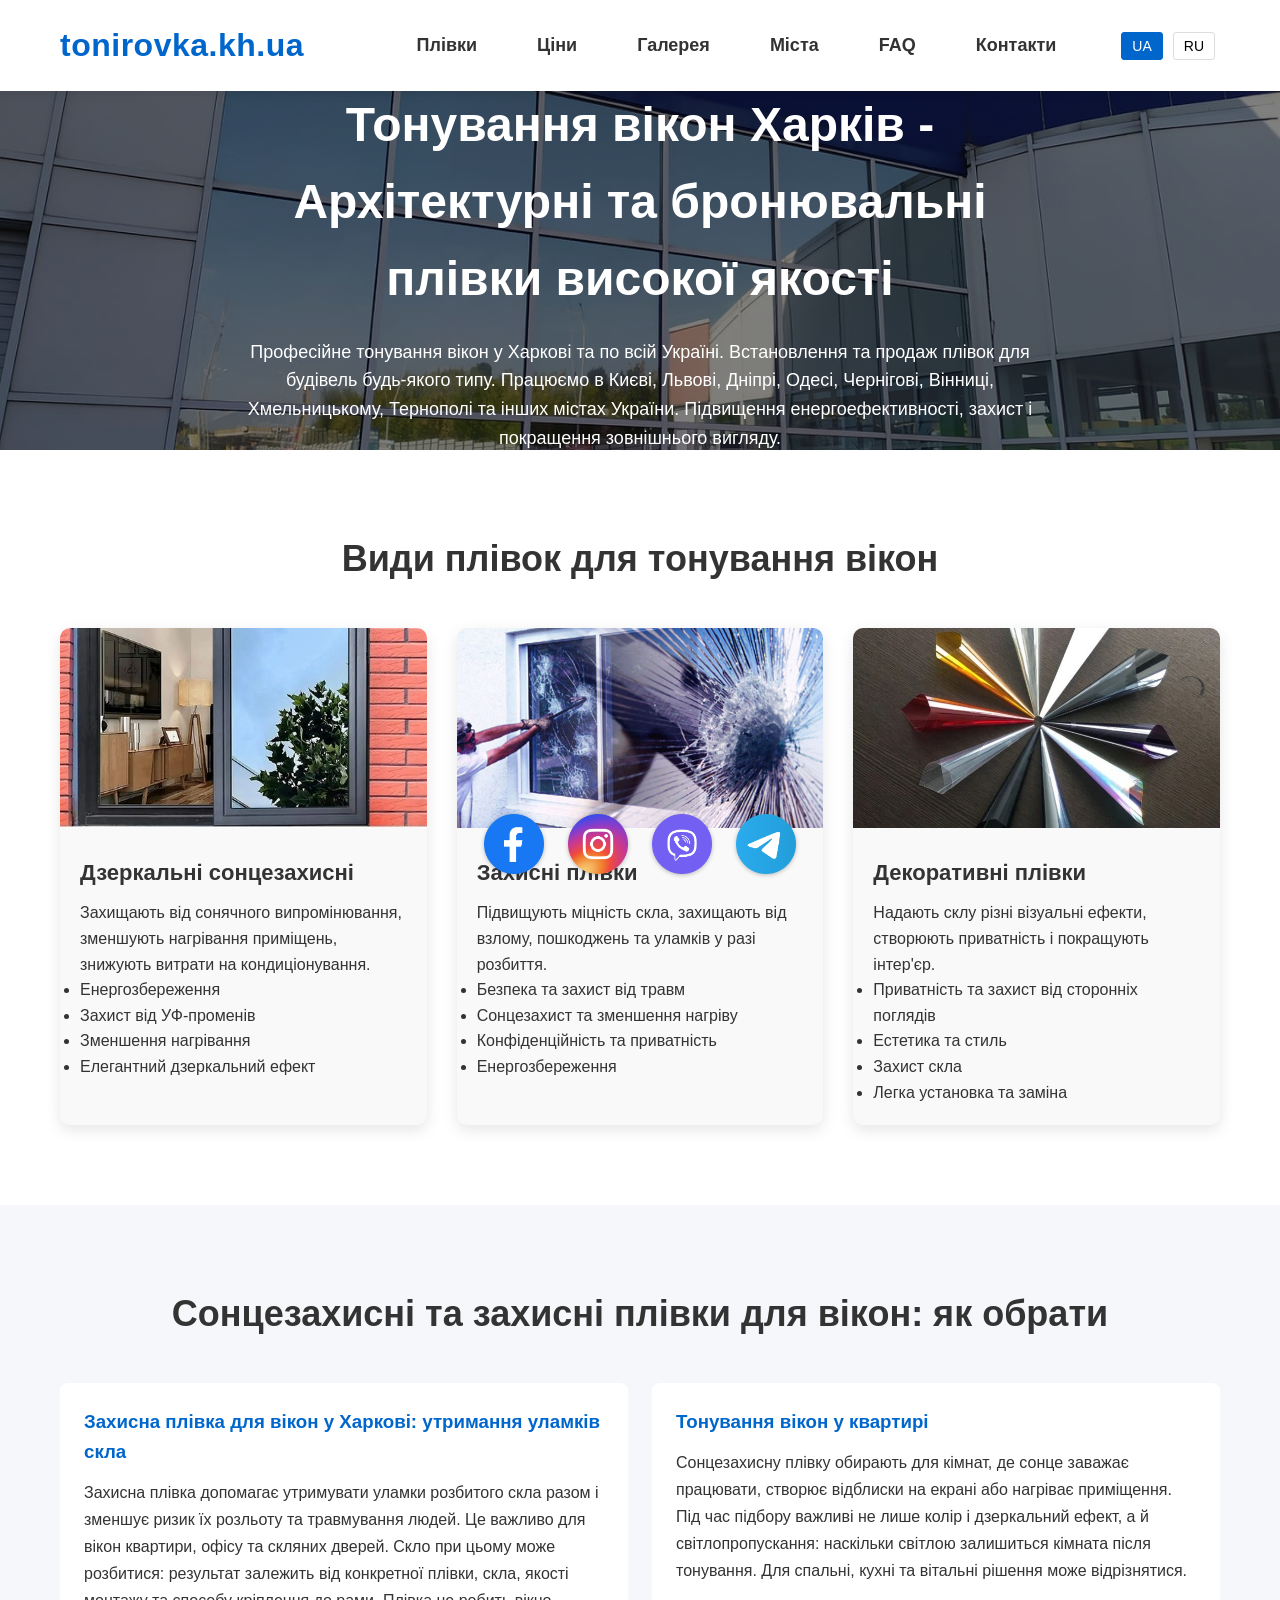
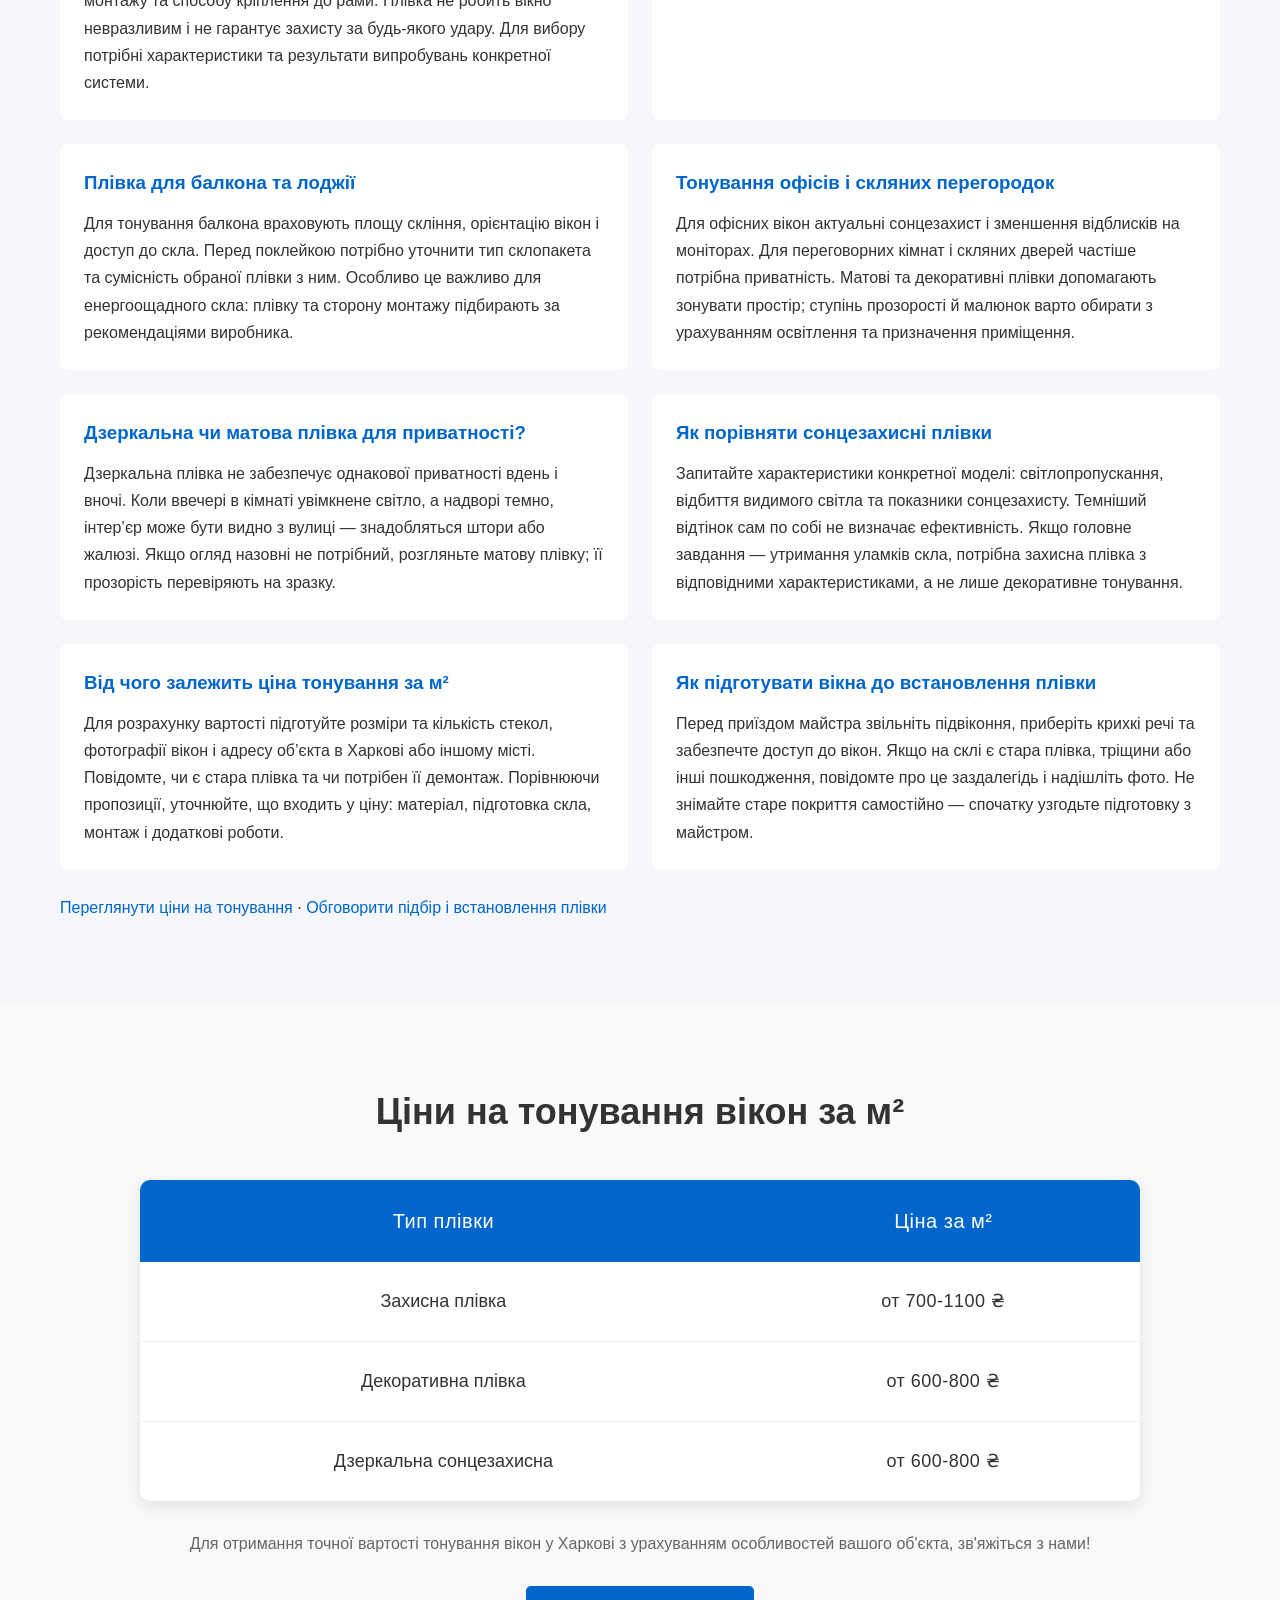
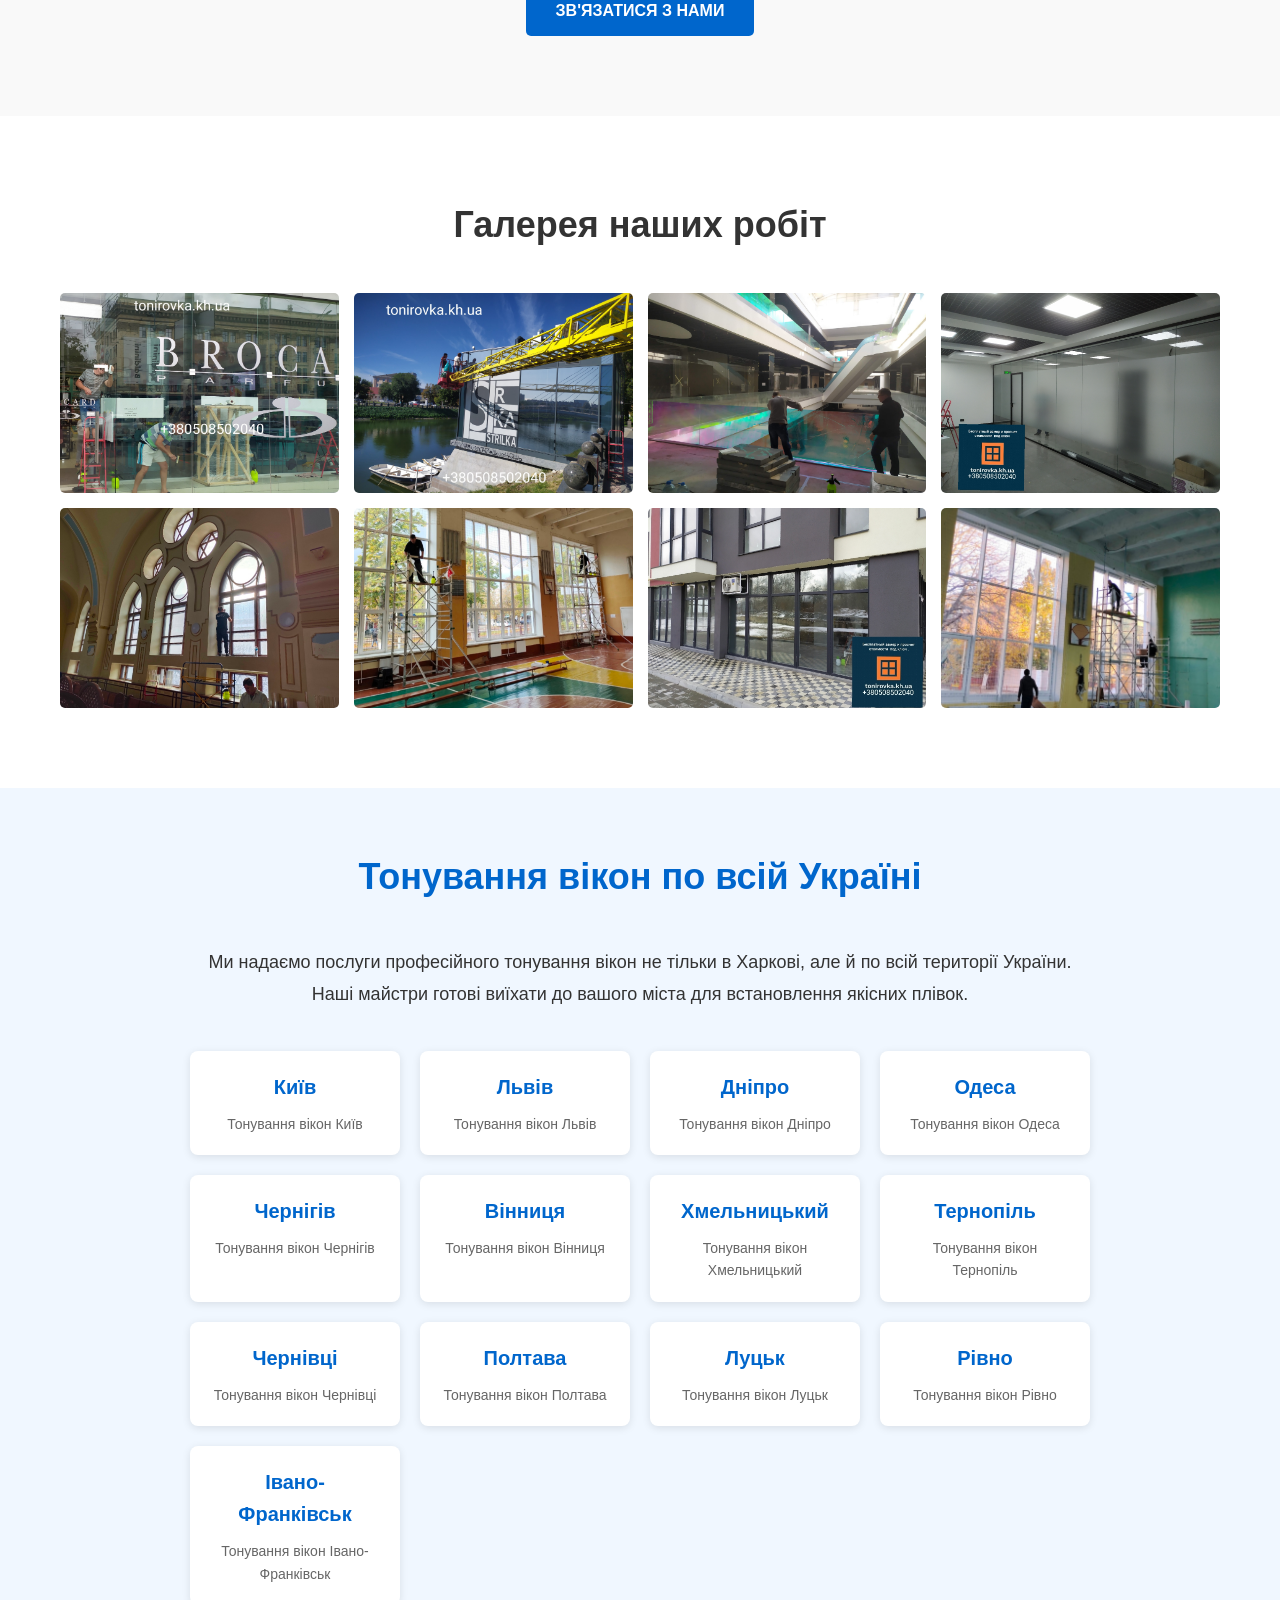
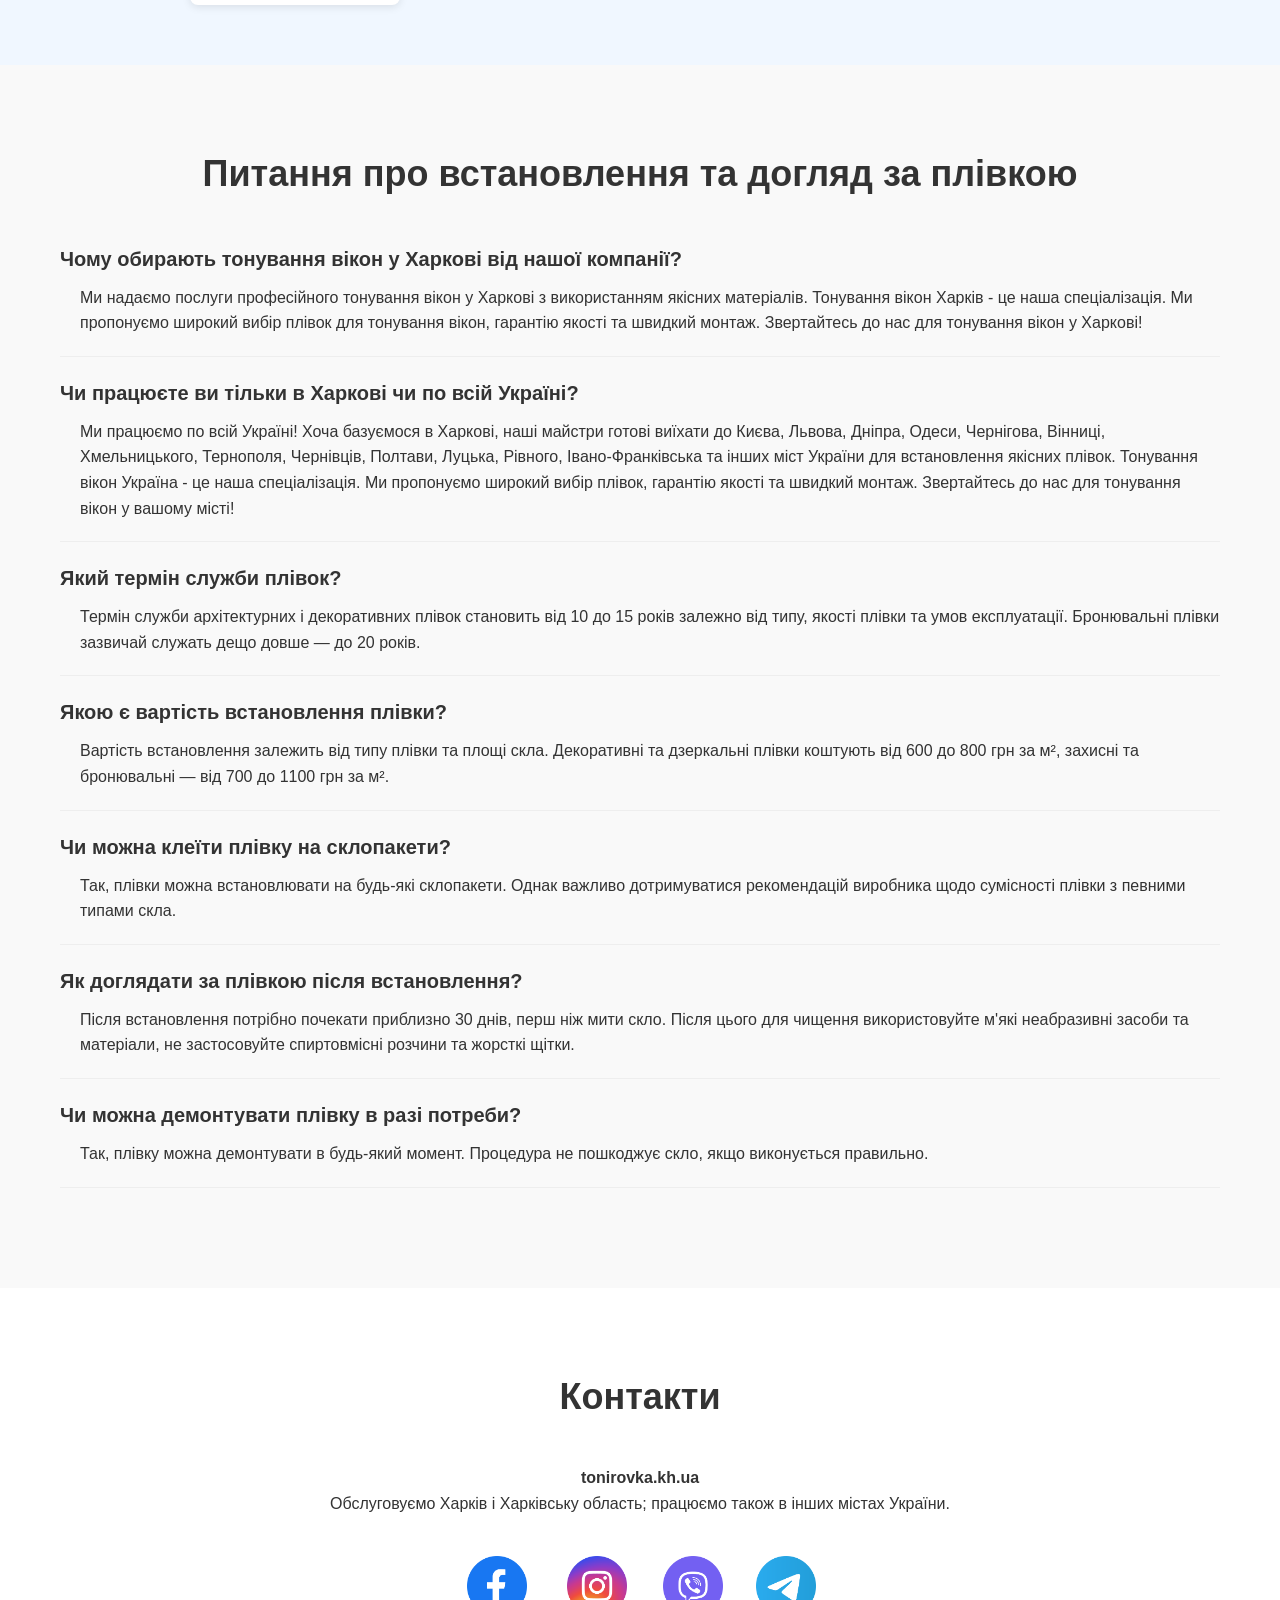
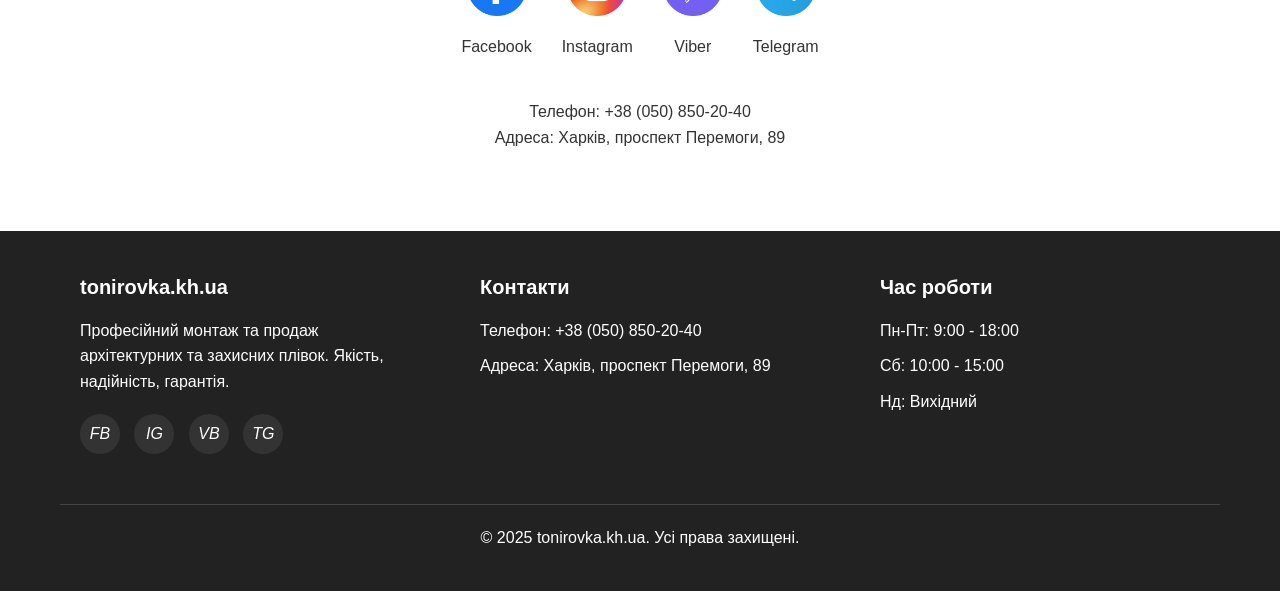
==== index.html @ 500314a6 "Keep the site open when visitors follow messenger and social links" ====
<!DOCTYPE html>
<html lang="uk">
<head>
<!-- Google tag (gtag.js) -->
    <script async src="https://www.googletagmanager.com/gtag/js?id=G-3DGGH7S5NP"></script>
    <script>
      window.dataLayer = window.dataLayer || [];
      function gtag(){dataLayer.push(arguments);}
      gtag('js', new Date());

      gtag('config', 'G-3DGGH7S5NP');
    </script>
    
<meta charset="UTF-8">
<meta name="viewport" content="width=device-width, initial-scale=1.0">
<title data-lang-uk="Тонування вікон у Харкові — архітектурні, захисні й бронювальні плівки" data-lang-ru="Тонировка окон Харьков | Архитектурные, защитные и бронирующие плёнки">Тонування вікон у Харкові — архітектурні, захисні й бронювальні плівки</title>
<meta name="description" data-lang-uk="Тонування вікон у Харкові та в Україні. Архітектурні й захисні плівки: захист від сонця, утримання уламків скла та енергозбереження. Монтаж із гарантією якості." data-lang-ru="Тонировка окон в Харькове и Украине. Архитектурные и защитные плёнки: защита от солнца, удержание осколков стекла, энергосбережение. Монтаж с гарантией." content="Тонування вікон у Харкові та в Україні. Архітектурні й захисні плівки: захист від сонця, утримання уламків скла та енергозбереження. Монтаж із гарантією якості.">
<meta name="keywords" content="тонування вікон, тонування вікон Україна, тонування вікон Харків, тонування вікон Київ, тонування вікон Львів, тонування вікон Дніпро, тонування вікон Одеса, тонування вікон Чернігів, тонування вікон Вінниця, тонування вікон Хмельницький, тонування вікон Тернопіль, тонування вікон Чернівці, тонування вікон Полтава, тонування вікон Луцьк, тонування вікон Рівно, тонування вікон Івано-Франківськ, архітектурні плівки, бронювальні плівки, встановлення плівок, захисні плівки, дзеркальні плівки, сонцезахисні плівки, енергозбереження, безпека">
<meta name="author" content="tonirovka.kh.ua">
<meta name="robots" content="index, follow, max-snippet:-1, max-image-preview:large, max-video-preview:-1">
<meta name="googlebot" content="index, follow, max-snippet:-1, max-image-preview:large, max-video-preview:-1">
<meta name="bingbot" content="index, follow, max-snippet:-1, max-image-preview:large, max-video-preview:-1">
<!-- Указание основной версии страницы (одна каноническая версия для всех языков) -->
<link rel="canonical" href="https://tonirovka.kh.ua/">
<!-- One public URL; the Russian translation is an on-page user preference. -->
<link rel="icon" type="image/png" href="images/logo.png">
<link rel="apple-touch-icon" sizes="180x180" href="images/apple-touch-icon.png">
    
<!-- Локализация сайта -->
<meta property="og:locale" content="uk_UA">
<meta property="og:locale:alternate" content="ru_RU">

<meta name="language" content="Ukrainian, Russian">
<meta name="google" content="notranslate">
<meta name="google-site-verification" content="7RjiLpoDh2BI8JVaIkO7xMG76WBVzEhWbHmjuF_0Hsg">

<!-- Дополнительные метаданные -->
<meta name="geo.placename" content="Харків">
<meta name="geo.region" content="UA-63">
<!-- Метатеги для мобильных устройств -->
<meta name="format-detection" content="telephone=no">
<meta name="mobile-web-app-capable" content="yes">
<meta name="apple-mobile-web-app-capable" content="yes">
<meta name="apple-mobile-web-app-status-bar-style" content="black">
    
<!-- Open Graph / Facebook -->
<meta property="og:type" content="website">
<meta property="og:url" content="https://tonirovka.kh.ua/">
<meta property="og:title" data-lang-uk="Тонування вікон у Харкові — архітектурні, захисні й бронювальні плівки" data-lang-ru="Тонировка окон Харьков | Архитектурные, защитные и бронирующие плёнки" content="Тонування вікон у Харкові — архітектурні, захисні й бронювальні плівки">
<meta property="og:description" data-lang-uk="Тонування вікон у Харкові та в Україні. Архітектурні й захисні плівки: захист від сонця, утримання уламків скла та енергозбереження. Монтаж із гарантією якості." data-lang-ru="Тонировка окон в Харькове и Украине. Архитектурные и защитные плёнки: защита от солнца, удержание осколков стекла, энергосбережение. Монтаж с гарантией." content="Тонування вікон у Харкові та в Україні. Архітектурні й захисні плівки: захист від сонця, утримання уламків скла та енергозбереження. Монтаж із гарантією якості.">
<meta property="og:image" content="https://tonirovka.kh.ua/images/hero-bg.jpg">

<!-- Twitter -->
<meta property="twitter:card" content="summary_large_image">
<meta property="twitter:url" content="https://tonirovka.kh.ua/">
<meta property="twitter:title" data-lang-uk="Тонування вікон у Харкові — архітектурні, захисні й бронювальні плівки" data-lang-ru="Тонировка окон Харьков | Архитектурные, защитные и бронирующие плёнки" content="Тонування вікон у Харкові — архітектурні, захисні й бронювальні плівки">
<meta property="twitter:description" data-lang-uk="Тонування вікон у Харкові та в Україні. Архітектурні й захисні плівки: захист від сонця, утримання уламків скла та енергозбереження. Монтаж із гарантією якості." data-lang-ru="Тонировка окон в Харькове и Украине. Архитектурные и защитные плёнки: защита от солнца, удержание осколков стекла, энергосбережение. Монтаж с гарантией." content="Тонування вікон у Харкові та в Україні. Архітектурні й захисні плівки: захист від сонця, утримання уламків скла та енергозбереження. Монтаж із гарантією якості.">
<meta property="twitter:image" content="https://tonirovka.kh.ua/images/hero-bg.jpg">

<!-- Русскоязычные метаданные -->
    
<!-- Structured Data -->
    <script type="application/ld+json" id="business-schema">{"@context":"https://schema.org","@type":"HomeAndConstructionBusiness","@id":"https://tonirovka.kh.ua/#business","name":"tonirovka.kh.ua","image":"https://tonirovka.kh.ua/images/hero-bg.jpg","url":"https://tonirovka.kh.ua/","telephone":"+380508502040","description":"Монтаж сонцезахисних, захисних і декоративних плівок для вікон квартир, офісів та інших будівель.","priceRange":"₴₴","address":{"@type":"PostalAddress","streetAddress":"проспект Перемоги, 89","addressLocality":"Харків","addressCountry":"UA"},"openingHoursSpecification":[{"@type":"OpeningHoursSpecification","dayOfWeek":["Monday","Tuesday","Wednesday","Thursday","Friday"],"opens":"09:00","closes":"18:00"},{"@type":"OpeningHoursSpecification","dayOfWeek":"Saturday","opens":"10:00","closes":"15:00"}],"sameAs":["https://www.facebook.com/share/g/1BTLa9rgcs/","https://www.instagram.com/tonirovka.kh.ua","https://t.me/udav79"],"hasOfferCatalog":{"@type":"OfferCatalog","name":"Плівки для вікон — ціни за м²","itemListElement":[{"@type":"Offer","url":"https://tonirovka.kh.ua/#pricing","itemOffered":{"@type":"Service","name":"Захисна плівка","provider":{"@id":"https://tonirovka.kh.ua/#business"}},"description":"от 700-1100 ₴ за м²","priceSpecification":{"@type":"UnitPriceSpecification","minPrice":700,"maxPrice":1100,"priceCurrency":"UAH","unitCode":"MTK"}},{"@type":"Offer","url":"https://tonirovka.kh.ua/#pricing","itemOffered":{"@type":"Service","name":"Декоративна плівка","provider":{"@id":"https://tonirovka.kh.ua/#business"}},"description":"от 600-800 ₴ за м²","priceSpecification":{"@type":"UnitPriceSpecification","minPrice":600,"maxPrice":800,"priceCurrency":"UAH","unitCode":"MTK"}},{"@type":"Offer","url":"https://tonirovka.kh.ua/#pricing","itemOffered":{"@type":"Service","name":"Дзеркальна сонцезахисна","provider":{"@id":"https://tonirovka.kh.ua/#business"}},"description":"от 600-800 ₴ за м²","priceSpecification":{"@type":"UnitPriceSpecification","minPrice":600,"maxPrice":800,"priceCurrency":"UAH","unitCode":"MTK"}}]},"areaServed":[{"@type":"City","name":"Харків"},{"@type":"AdministrativeArea","name":"Харківська область"},{"@type":"Country","name":"Україна"}]}</script>


    

<!-- BreadcrumbList Schema -->
    <script type="application/ld+json">{"@context":"https://schema.org","@type":"BreadcrumbList","itemListElement":[{"@type":"ListItem","position":1,"name":"Головна","item":"https://tonirovka.kh.ua/"},{"@type":"ListItem","position":2,"name":"Плівки","item":"https://tonirovka.kh.ua/#films"},{"@type":"ListItem","position":3,"name":"Ціни","item":"https://tonirovka.kh.ua/#pricing"},{"@type":"ListItem","position":4,"name":"Галерея","item":"https://tonirovka.kh.ua/#gallery"},{"@type":"ListItem","position":5,"name":"FAQ","item":"https://tonirovka.kh.ua/#faq"},{"@type":"ListItem","position":6,"name":"Контакти","item":"https://tonirovka.kh.ua/#contacts"}]}</script>
    
<!-- Русскоязычная версия BreadcrumbList Schema -->
    <script type="application/ld+json">{"@context":"https://schema.org","@type":"BreadcrumbList","itemListElement":[{"@type":"ListItem","position":1,"name":"Главная","item":"https://tonirovka.kh.ua/"},{"@type":"ListItem","position":2,"name":"Пленки","item":"https://tonirovka.kh.ua/#films"},{"@type":"ListItem","position":3,"name":"Цены","item":"https://tonirovka.kh.ua/#pricing"},{"@type":"ListItem","position":4,"name":"Галерея","item":"https://tonirovka.kh.ua/#gallery"},{"@type":"ListItem","position":5,"name":"FAQ","item":"https://tonirovka.kh.ua/#faq"},{"@type":"ListItem","position":6,"name":"Контакты","item":"https://tonirovka.kh.ua/#contacts"}]}</script>
    <script type="application/ld+json">{"@context":"https://schema.org","@type":"FAQPage","mainEntity":[{"@type":"Question","name":"Чому обирають тонування вікон у Харкові від нашої компанії?","acceptedAnswer":{"@type":"Answer","text":"Ми надаємо послуги професійного тонування вікон у Харкові з використанням якісних матеріалів. Пропонуємо широкий вибір плівок, гарантію якості та швидкий монтаж."}},{"@type":"Question","name":"Чи працюєте ви тільки в Харкові чи по всій Україні?","acceptedAnswer":{"@type":"Answer","text":"Працюємо по всій Україні. Наші майстри виїжджають до Києва, Львова, Дніпра, Одеси, Чернігова, Вінниці, Хмельницького, Тернополя та інших міст."}},{"@type":"Question","name":"Який термін служби плівок?","acceptedAnswer":{"@type":"Answer","text":"Термін служби архітектурних і декоративних плівок становить приблизно 10-15 років, бронювальних - до 20 років залежно від умов експлуатації."}},{"@type":"Question","name":"Якою є вартість встановлення плівки?","acceptedAnswer":{"@type":"Answer","text":"Вартість залежить від типу плівки та площі скла: декоративні і дзеркальні плівки - від 600 до 800 грн/м², захисні і бронювальні - від 700 до 1100 грн/м²."}}]}</script>
<link rel="preload" as="image" href="images/hero-bg.jpg?v=1761748949" fetchpriority="high">
<link rel="stylesheet" href="css/main.css?v=20260921-page-seo">
<noscript><link rel="stylesheet" href="css/noscript.css"></noscript>
<link rel="stylesheet" href="css/page-layout.css?v=20260921-revert" media="all">
<link rel="stylesheet" href="css/print.css?v=20260921" media="print">
</head>
<body>
<!-- Header -->
<header>
<div class="container">
<div class="header-container">
<div class="logo">tonirovka.kh.ua</div>
<nav>
<ul>
<li><a href="#films" data-lang-uk="Плівки" data-lang-ru="Пленки">Плівки</a></li>
<li><a href="#pricing" data-lang-uk="Ціни" data-lang-ru="Цены">Ціни</a></li>
<li><a href="#gallery" data-lang-uk="Галерея" data-lang-ru="Галерея">Галерея</a></li>
<li><a href="#service-areas" data-lang-uk="Міста" data-lang-ru="Города">Міста</a></li>
<li><a href="#faq" data-lang-uk="FAQ" data-lang-ru="FAQ">FAQ</a></li>
<li><a href="#contacts" data-lang-uk="Контакти" data-lang-ru="Контакты">Контакти</a></li>
<li class="language-switcher">
<button id="uk-lang" class="lang-btn active" aria-label="Українська">UA</button>
<button id="ru-lang" class="lang-btn" aria-label="Русский">RU</button>
</li>
</ul>
</nav>
</div>
</div>
</header>

<!-- Hero Banner -->
<section class="hero">
<div class="container">
<div class="hero-content">
<h1 data-lang-uk="Тонування вікон Харків - Архітектурні та бронювальні плівки високої якості" data-lang-ru="Тонировка окон Харьков - Архитектурные и бронирующие пленки высокого качества">Тонування вікон Харків - Архітектурні та бронювальні плівки високої якості</h1>
<p data-lang-uk="Професійне тонування вікон у Харкові та по всій Україні. Встановлення та продаж плівок для будівель будь-якого типу. Працюємо в Києві, Львові, Дніпрі, Одесі, Чернігові, Вінниці, Хмельницькому, Тернополі та інших містах України. Підвищення енергоефективності, захист і покращення зовнішнього вигляду." data-lang-ru="Профессиональная тонировка окон в Харькове и по всей Украине. Установка и продажа пленок для зданий любого типа. Работаем в Киеве, Львове, Днепре, Одессе, Чернигове, Виннице, Хмельницком, Тернополе и других городах Украины. Повышение энергоэффективности, защита и улучшение внешнего вида.">Професійне тонування вікон у Харкові та по всій Україні. Встановлення та продаж плівок для будівель будь-якого типу. Працюємо в Києві, Львові, Дніпрі, Одесі, Чернігові, Вінниці, Хмельницькому, Тернополі та інших містах України. Підвищення енергоефективності, захист і покращення зовнішнього вигляду.</p>
</div>
</div>
</section>

<!-- Films Section -->
<section id="films"><div class="container"><h2 data-lang-uk="Види плівок для тонування вікон" data-lang-ru="Виды плёнок для тонировки окон">Види плівок для тонування вікон</h2><div class="films-container"><article class="film-card"><figure><img src="images/6569bd5c-9299-4c40-b084-9efcd8cc400a.jpeg?v=1761298074" alt="Дзеркальні сонцезахисні плівки для захисту від сонячного випромінювання" data-alt-uk="Дзеркальні сонцезахисні плівки для захисту від сонячного випромінювання" data-alt-ru="Зеркальные солнцезащитные пленки для защиты от солнечного излучения" class="film-img" loading="lazy" decoding="async"><figcaption class="film-content"><h3 data-lang-uk="Дзеркальні сонцезахисні" data-lang-ru="Зеркальные солнцезащитные">Дзеркальні сонцезахисні</h3><p data-lang-uk="Захищають від сонячного випромінювання, зменшують нагрівання приміщень, знижують витрати на кондиціонування." data-lang-ru="Защищают от солнечного излучения, уменьшают нагрев помещений, снижают расходы на кондиционирование.">Захищають від сонячного випромінювання, зменшують нагрівання приміщень, знижують витрати на кондиціонування.</p><ul class="film-features" data-features-uk="Енергозбереження|Захист від УФ-променів|Зменшення нагрівання|Елегантний дзеркальний ефект" data-features-ru="Энергосбережение|Защита от УФ-лучей|Уменьшение нагрева|Элегантный зеркальный эффект"><li data-lang-uk="Енергозбереження" data-lang-ru="Энергосбережение">Енергозбереження</li><li data-lang-uk="Захист від УФ-променів" data-lang-ru="Защита от УФ-лучей">Захист від УФ-променів</li><li data-lang-uk="Зменшення нагрівання" data-lang-ru="Уменьшение нагрева">Зменшення нагрівання</li><li data-lang-uk="Елегантний дзеркальний ефект" data-lang-ru="Элегантный зеркальный эффект">Елегантний дзеркальний ефект</li></ul></figcaption></figure></article><article class="film-card"><figure><img src="images/bron1.png?v=1761298074" alt="Підвищують міцність скла, захищають від взлому, пошкоджень та уламків у разі розбиття." data-alt-uk="Підвищують міцність скла, захищають від взлому, пошкоджень та уламків у разі розбиття." data-alt-ru="Повышают прочность стекла, защищают от взлома, повреждений и осколков в случае разбития." class="film-img" loading="lazy" decoding="async"><figcaption class="film-content"><h3 data-lang-uk="Захисні плівки" data-lang-ru="Защитные пленки">Захисні плівки</h3><p data-lang-uk="Підвищують міцність скла, захищають від взлому, пошкоджень та уламків у разі розбиття." data-lang-ru="Повышают прочность стекла, защищают от взлома, повреждений и осколков в случае разбития.">Підвищують міцність скла, захищають від взлому, пошкоджень та уламків у разі розбиття.</p><ul class="film-features" data-features-uk="Безпека та захист від травм|Сонцезахист та зменшення нагріву|Конфіденційність та приватність|Енергозбереження" data-features-ru="Безопасность и защита от травм|Солнцезащита и снижение нагрева|Конфиденциальность и приватность|Энергосбережение"><li data-lang-uk="Безпека та захист від травм" data-lang-ru="Безопасность и защита от травм">Безпека та захист від травм</li><li data-lang-uk="Сонцезахист та зменшення нагріву" data-lang-ru="Солнцезащита и снижение нагрева">Сонцезахист та зменшення нагріву</li><li data-lang-uk="Конфіденційність та приватність" data-lang-ru="Конфиденциальность и приватность">Конфіденційність та приватність</li><li data-lang-uk="Енергозбереження" data-lang-ru="Энергосбережение">Енергозбереження</li></ul></figcaption></figure></article><article class="film-card"><figure><img src="images/3.jpg?v=1761298074" alt="Надають склу різні візуальні ефекти, створюють приватність і покращують інтер&#039;єр." data-alt-uk="Надають склу різні візуальні ефекти, створюють приватність і покращують інтер&#039;єр." data-alt-ru="Придают стеклу различные визуальные эффекты, создают приватность и улучшают интерьер." class="film-img" loading="lazy" decoding="async"><figcaption class="film-content"><h3 data-lang-uk="Декоративні плівки" data-lang-ru="Декоративные пленки">Декоративні плівки</h3><p data-lang-uk="Надають склу різні візуальні ефекти, створюють приватність і покращують інтер&#039;єр." data-lang-ru="Придают стеклу различные визуальные эффекты, создают приватность и улучшают интерьер.">Надають склу різні візуальні ефекти, створюють приватність і покращують інтер&#039;єр.</p><ul class="film-features" data-features-uk="Приватність та захист від сторонніх поглядів|Естетика та стиль|Захист скла|Легка установка та заміна" data-features-ru="Приватность и защита от посторонних взглядов|Эстетика и стиль|Защита стекла|Лёгкая установка и замена"><li data-lang-uk="Приватність та захист від сторонніх поглядів" data-lang-ru="Приватность и защита от посторонних взглядов">Приватність та захист від сторонніх поглядів</li><li data-lang-uk="Естетика та стиль" data-lang-ru="Эстетика и стиль">Естетика та стиль</li><li data-lang-uk="Захист скла" data-lang-ru="Защита стекла">Захист скла</li><li data-lang-uk="Легка установка та заміна" data-lang-ru="Лёгкая установка и замена">Легка установка та заміна</li></ul></figcaption></figure></article></div></div></section>

<!-- Pricing Section -->

<section id="window-film-guide" class="window-film-guide">
<div class="container">
<h2 data-lang-ru="Солнцезащитные и защитные плёнки для окон: как выбрать">Сонцезахисні та захисні плівки для вікон: як обрати</h2>
<div class="window-film-guide-grid">
<article>
<h3 data-lang-ru="Защитная плёнка для окон в Харькове: удержание осколков стекла">Захисна плівка для вікон у Харкові: утримання уламків скла</h3>
<p data-lang-ru="Защитная плёнка помогает удерживать осколки разбитого стекла вместе и снижает риск их разлёта и травмирования людей. Это важно для окон квартиры, офиса и стеклянных дверей. Стекло при этом может разбиться: результат зависит от конкретной плёнки, стекла, качества монтажа и способа крепления к раме. Плёнка не делает окно неуязвимым и не гарантирует защиты при любом ударе. Для выбора нужны характеристики и результаты испытаний конкретной системы.">Захисна плівка допомагає утримувати уламки розбитого скла разом і зменшує ризик їх розльоту та травмування людей. Це важливо для вікон квартири, офісу та скляних дверей. Скло при цьому може розбитися: результат залежить від конкретної плівки, скла, якості монтажу та способу кріплення до рами. Плівка не робить вікно невразливим і не гарантує захисту за будь-якого удару. Для вибору потрібні характеристики та результати випробувань конкретної системи.</p>
</article>
<article>
<h3 data-lang-ru="Тонировка окон в квартире">Тонування вікон у квартирі</h3>
<p data-lang-ru="Солнцезащитную плёнку выбирают для комнат, где солнце мешает работать, создаёт блики на экране или нагревает помещение. При подборе важны не только цвет и зеркальный эффект, но и светопропускание: насколько светлой останется комната после тонировки. Для спальни, кухни и гостиной решение может отличаться.">Сонцезахисну плівку обирають для кімнат, де сонце заважає працювати, створює відблиски на екрані або нагріває приміщення. Під час підбору важливі не лише колір і дзеркальний ефект, а й світлопропускання: наскільки світлою залишиться кімната після тонування. Для спальні, кухні та вітальні рішення може відрізнятися.</p>
</article>
<article>
<h3 data-lang-ru="Плёнка для балкона и лоджии">Плівка для балкона та лоджії</h3>
<p data-lang-ru="Для тонировки балкона учитывают площадь остекления, ориентацию окон и доступ к стеклу. Перед поклейкой нужно уточнить тип стеклопакета и совместимость выбранной плёнки с ним. Особенно это важно для энергосберегающего стекла: плёнку и сторону монтажа подбирают по рекомендациям производителя.">Для тонування балкона враховують площу скління, орієнтацію вікон і доступ до скла. Перед поклейкою потрібно уточнити тип склопакета та сумісність обраної плівки з ним. Особливо це важливо для енергоощадного скла: плівку та сторону монтажу підбирають за рекомендаціями виробника.</p>
</article>
<article>
<h3 data-lang-ru="Тонировка офисов и стеклянных перегородок">Тонування офісів і скляних перегородок</h3>
<p data-lang-ru="Для офисных окон актуальны солнцезащита и уменьшение бликов на мониторах. Для переговорных комнат и стеклянных дверей чаще нужна приватность. Матовые и декоративные плёнки помогают зонировать пространство; степень прозрачности и рисунок стоит выбирать с учётом освещения и назначения помещения.">Для офісних вікон актуальні сонцезахист і зменшення відблисків на моніторах. Для переговорних кімнат і скляних дверей частіше потрібна приватність. Матові та декоративні плівки допомагають зонувати простір; ступінь прозорості й малюнок варто обирати з урахуванням освітлення та призначення приміщення.</p>
</article>
<article>
<h3 data-lang-ru="Зеркальная или матовая плёнка для приватности?">Дзеркальна чи матова плівка для приватності?</h3>
<p data-lang-ru="Зеркальная плёнка не обеспечивает одинаковую приватность днём и ночью. Когда вечером в комнате включён свет, а снаружи темно, интерьер может быть виден с улицы — понадобятся шторы или жалюзи. Если обзор наружу не нужен, рассмотрите матовую плёнку; её прозрачность проверяют на образце.">Дзеркальна плівка не забезпечує однакової приватності вдень і вночі. Коли ввечері в кімнаті увімкнене світло, а надворі темно, інтер’єр може бути видно з вулиці — знадобляться штори або жалюзі. Якщо огляд назовні не потрібний, розгляньте матову плівку; її прозорість перевіряють на зразку.</p>
</article>
<article>
<h3 data-lang-ru="Как сравнить солнцезащитные плёнки">Як порівняти сонцезахисні плівки</h3>
<p data-lang-ru="Запросите характеристики конкретной модели: светопропускание, отражение видимого света и показатели солнцезащиты. Более тёмный оттенок сам по себе не определяет эффективность. Если главная задача — удержание осколков стекла, нужна защитная плёнка с соответствующими характеристиками, а не только декоративная тонировка.">Запитайте характеристики конкретної моделі: світлопропускання, відбиття видимого світла та показники сонцезахисту. Темніший відтінок сам по собі не визначає ефективність. Якщо головне завдання — утримання уламків скла, потрібна захисна плівка з відповідними характеристиками, а не лише декоративне тонування.</p>
</article>
<article>
<h3 data-lang-ru="От чего зависит цена тонировки за м²">Від чого залежить ціна тонування за м²</h3>
<p data-lang-ru="Для расчёта стоимости подготовьте размеры и количество стёкол, фотографии окон и адрес объекта в Харькове или другом городе. Сообщите, есть ли старая плёнка и нужен ли её демонтаж. Сравнивая предложения, уточняйте, что входит в цену: материал, подготовка стекла, монтаж и дополнительные работы.">Для розрахунку вартості підготуйте розміри та кількість стекол, фотографії вікон і адресу об’єкта в Харкові або іншому місті. Повідомте, чи є стара плівка та чи потрібен її демонтаж. Порівнюючи пропозиції, уточнюйте, що входить у ціну: матеріал, підготовка скла, монтаж і додаткові роботи.</p>
</article>
<article>
<h3 data-lang-ru="Как подготовить окна к установке плёнки">Як підготувати вікна до встановлення плівки</h3>
<p data-lang-ru="Перед приездом мастера освободите подоконники, уберите хрупкие вещи и обеспечьте доступ к окнам. Если на стекле есть старая плёнка, трещины или другие повреждения, сообщите об этом заранее и отправьте фото. Не снимайте старое покрытие самостоятельно — сначала согласуйте подготовку с мастером.">Перед приїздом майстра звільніть підвіконня, приберіть крихкі речі та забезпечте доступ до вікон. Якщо на склі є стара плівка, тріщини або інші пошкодження, повідомте про це заздалегідь і надішліть фото. Не знімайте старе покриття самостійно — спочатку узгодьте підготовку з майстром.</p>
</article>
</div>
<p class="window-film-guide-links"><a href="#pricing" data-lang-ru="Посмотреть цены на тонировку">Переглянути ціни на тонування</a> · <a href="#contacts" data-lang-ru="Обсудить подбор и установку плёнки">Обговорити підбір і встановлення плівки</a></p>
</div>
</section>

<section id="pricing" class="pricing-section">
<div class="container">
<h2 data-lang-uk="Ціни на тонування вікон за м²" data-lang-ru="Цены на тонировку окон за м²">Ціни на тонування вікон за м²</h2>
<table class="pricing-table">
<thead>
<tr>
<th data-lang-uk="Тип плівки" data-lang-ru="Тип пленки">Тип плівки</th>
<th data-lang-uk="Ціна за м²" data-lang-ru="Цена за м²">Ціна за м²</th>
</tr>
</thead>
<tbody>
<tr>
<td data-lang-uk="Захисна плівка" data-lang-ru="Защитная пленка">Захисна плівка</td>
<td class="price">от 700-1100 ₴</td>
</tr>
<tr>
<td data-lang-uk="Декоративна плівка" data-lang-ru="Декоративная пленка">Декоративна плівка</td>
<td class="price">от 600-800 ₴</td>
</tr>
<tr>
<td data-lang-uk="Дзеркальна сонцезахисна" data-lang-ru="Зеркальная солнцезащитная">Дзеркальна сонцезахисна</td>
<td class="price">от 600-800 ₴</td>
</tr>

















</tbody>
</table>
<p class="pricing-note" data-lang-uk="Для отримання точної вартості тонування вікон у Харкові з урахуванням особливостей вашого об'єкта, зв'яжіться з нами!" data-lang-ru="Для получения точной стоимости тонировки окон в Харькове с учетом особенностей вашего объекта, свяжитесь с нами!">Для отримання точної вартості тонування вікон у Харкові з урахуванням особливостей вашого об'єкта, зв'яжіться з нами!</p>
<div class="pricing-btn">
<a href="#contacts" class="btn" data-lang-uk="Зв'язатися з нами" data-lang-ru="Связаться с нами">Зв'язатися з нами</a>
</div>
</div>
</section>

<!-- Gallery Section -->
<section id="gallery">
<div class="container">
<h2 data-lang-uk="Галерея наших робіт" data-lang-ru="Галерея наших работ">Галерея наших робіт</h2>
<div class="gallery">                <figure class="gallery-item">
<img src="images/gallery/foto1.jpg?v=1772557054" alt="Встановлення тонувальної плівки на вікна офісної будівлі в Харкові." data-alt-uk="Встановлення тонувальної плівки на вікна офісної будівлі в Харкові." data-alt-ru="Установка тонировочной плёнки на окна офисного здания в Харькове." onclick="openModal(this)" loading="lazy" decoding="async">
<figcaption data-lang-uk="Встановлення тонувальної плівки на офісній будівлі" data-lang-ru="Установка тонировочной пленки на офисном здании">Встановлення тонувальної плівки на офісній будівлі</figcaption>
</figure>
<figure class="gallery-item">
<img src="images/gallery/foto2.jpg?v=1772557054" alt="Тонування вікон в житловому будинку з використанням сонцезахисної плівки." data-alt-uk="Тонування вікон в житловому будинку з використанням сонцезахисної плівки." data-alt-ru="Тонирование окон в жилом доме с использованием солнцезащитной плёнки." onclick="openModal(this)" loading="lazy" decoding="async">
<figcaption data-lang-uk="Тонування вікон в житловому будинку" data-lang-ru="Тонирование окон в жилом доме">Тонування вікон в житловому будинку</figcaption>
</figure>
<figure class="gallery-item">
<img src="images/gallery/foto3.jpg?v=1772557054" alt="Професійне встановлення захисної плівки на вікна в Харкові." data-alt-uk="Професійне встановлення захисної плівки на вікна в Харкові." data-alt-ru="Профессиональная установка защитной плёнки на окна в Харькове." onclick="openModal(this)" loading="lazy" decoding="async">
<figcaption data-lang-uk="Встановлення захисної плівки в Харкові" data-lang-ru="Установка защитной пленки в Харькове">Встановлення захисної плівки в Харкові</figcaption>
</figure>
<figure class="gallery-item">
<img src="images/gallery/foto4.jpg?v=1772557054" alt="Дзеркальна плівка на фасаді комерційної будівлі для захисту від сонця." data-alt-uk="Дзеркальна плівка на фасаді комерційної будівлі для захисту від сонця." data-alt-ru="Зеркальная плёнка на фасаде коммерческого здания для защиты от солнца." onclick="openModal(this)" loading="lazy" decoding="async">
<figcaption data-lang-uk="Дзеркальна плівка на фасаді будівлі" data-lang-ru="Зеркальная пленка на фасаде здания">Дзеркальна плівка на фасаді будівлі</figcaption>
</figure>
<figure class="gallery-item">
<img src="images/gallery/foto5.jpg?v=1772557054" alt="Тонування вікон в комерційному приміщенні з енергозберігаючою плівкою." data-alt-uk="Тонування вікон в комерційному приміщенні з енергозберігаючою плівкою." data-alt-ru="Тонирование окон в коммерческом помещении с энергосберегающей плёнкой." onclick="openModal(this)" loading="lazy" decoding="async">
<figcaption data-lang-uk="Тонування вікон в комерційному приміщенні" data-lang-ru="Тонирование окон в коммерческом помещении">Тонування вікон в комерційному приміщенні</figcaption>
</figure>
<figure class="gallery-item">
<img src="images/gallery/foto6.jpg?v=1772557054" alt="Встановлення декоративної плівки для створення приватності в офісі." data-alt-uk="Встановлення декоративної плівки для створення приватності в офісі." data-alt-ru="Установка декоративной плёнки для создания приватности в офисе." onclick="openModal(this)" loading="lazy" decoding="async">
<figcaption data-lang-uk="Встановлення декоративної плівки" data-lang-ru="Установка декоративной пленки">Встановлення декоративної плівки</figcaption>
</figure>
<figure class="gallery-item">
<img src="images/gallery/foto7.jpg?v=1772557054" alt="Тонування вікон в квартирі з використанням якісної плівки." data-alt-uk="Тонування вікон в квартирі з використанням якісної плівки." data-alt-ru="Тонирование окон в квартире с использованием качественной плёнки." onclick="openModal(this)" loading="lazy" decoding="async">
<figcaption data-lang-uk="Тонування вікон в квартирі" data-lang-ru="Тонирование окон в квартире">Тонування вікон в квартирі</figcaption>
</figure>
<figure class="gallery-item">
<img src="images/gallery/foto8.jpg?v=1772557054" alt="Встановлення сонцезахисної плівки для енергозбереження." data-alt-uk="Встановлення сонцезахисної плівки для енергозбереження." data-alt-ru="Установка солнцезащитной плёнки для энергосбережения." onclick="openModal(this)" loading="lazy" decoding="async">
<figcaption data-lang-uk="Встановлення сонцезахисної плівки" data-lang-ru="Установка солнцезащитной пленки">Встановлення сонцезахисної плівки</figcaption>
</figure>
</div>
</div>
</section>

<!-- Service Areas Section -->
<section id="service-areas" class="service-areas-section">
<div class="container">
<h2 data-lang-uk="Тонування вікон по всій Україні" data-lang-ru="Тонировка окон по всей Украине" class="service-areas-title">Тонування вікон по всій Україні</h2>
<div class="service-areas-body">
<p data-lang-uk="Ми надаємо послуги професійного тонування вікон не тільки в Харкові, але й по всій території України. Наші майстри готові виїхати до вашого міста для встановлення якісних плівок." data-lang-ru="Мы предоставляем услуги профессиональной тонировки окон не только в Харькове, но и по всей территории Украины. Наши мастера готовы выехать в ваш город для установки качественных пленок." class="service-areas-intro">
                    Ми надаємо послуги професійного тонування вікон не тільки в Харкові, але й по всій території України. Наші майстри готові виїхати до вашого міста для встановлення якісних плівок.
</p>
                
<div class="service-areas-grid">
<div class="service-area-card">
<h3 class="service-area-name">Київ</h3>
<p data-lang-uk="Тонування вікон Київ" data-lang-ru="Тонировка окон Киев" class="service-area-caption">Тонування вікон Київ</p>
</div>
<div class="service-area-card">
<h3 class="service-area-name">Львів</h3>
<p data-lang-uk="Тонування вікон Львів" data-lang-ru="Тонировка окон Львов" class="service-area-caption">Тонування вікон Львів</p>
</div>
<div class="service-area-card">
<h3 class="service-area-name">Дніпро</h3>
<p data-lang-uk="Тонування вікон Дніпро" data-lang-ru="Тонировка окон Днепр" class="service-area-caption">Тонування вікон Дніпро</p>
</div>
<div class="service-area-card">
<h3 class="service-area-name">Одеса</h3>
<p data-lang-uk="Тонування вікон Одеса" data-lang-ru="Тонировка окон Одесса" class="service-area-caption">Тонування вікон Одеса</p>
</div>
<div class="service-area-card">
<h3 class="service-area-name">Чернігів</h3>
<p data-lang-uk="Тонування вікон Чернігів" data-lang-ru="Тонировка окон Чернигов" class="service-area-caption">Тонування вікон Чернігів</p>
</div>
<div class="service-area-card">
<h3 class="service-area-name">Вінниця</h3>
<p data-lang-uk="Тонування вікон Вінниця" data-lang-ru="Тонировка окон Винница" class="service-area-caption">Тонування вікон Вінниця</p>
</div>
<div class="service-area-card">
<h3 class="service-area-name">Хмельницький</h3>
<p data-lang-uk="Тонування вікон Хмельницький" data-lang-ru="Тонировка окон Хмельницкий" class="service-area-caption">Тонування вікон Хмельницький</p>
</div>
<div class="service-area-card">
<h3 class="service-area-name">Тернопіль</h3>
<p data-lang-uk="Тонування вікон Тернопіль" data-lang-ru="Тонировка окон Тернополь" class="service-area-caption">Тонування вікон Тернопіль</p>
</div>
<div class="service-area-card">
<h3 class="service-area-name">Чернівці</h3>
<p data-lang-uk="Тонування вікон Чернівці" data-lang-ru="Тонировка окон Черновцы" class="service-area-caption">Тонування вікон Чернівці</p>
</div>
<div class="service-area-card">
<h3 class="service-area-name">Полтава</h3>
<p data-lang-uk="Тонування вікон Полтава" data-lang-ru="Тонировка окон Полтава" class="service-area-caption">Тонування вікон Полтава</p>
</div>
<div class="service-area-card">
<h3 class="service-area-name">Луцьк</h3>
<p data-lang-uk="Тонування вікон Луцьк" data-lang-ru="Тонировка окон Луцк" class="service-area-caption">Тонування вікон Луцьк</p>
</div>
<div class="service-area-card">
<h3 class="service-area-name">Рівно</h3>
<p data-lang-uk="Тонування вікон Рівно" data-lang-ru="Тонировка окон Ровно" class="service-area-caption">Тонування вікон Рівно</p>
</div>
<div class="service-area-card">
<h3 class="service-area-name">Івано-Франківськ</h3>
<p data-lang-uk="Тонування вікон Івано-Франківськ" data-lang-ru="Тонировка окон Ивано-Франковск" class="service-area-caption">Тонування вікон Івано-Франківськ</p>
</div>
</div>
</div>
</div>
</section>

<!-- Modal -->
<div id="imageModal" class="modal" role="dialog" aria-modal="true" aria-label="Просмотр изображения галереи">
<span class="close" role="button" tabindex="0" aria-label="Закрыть">&times;</span>
<button type="button" class="prev" onclick="plusSlides(-1)" aria-label="Предыдущее изображение">&#10094;</button>
<button type="button" class="next" onclick="plusSlides(1)" aria-label="Следующее изображение">&#10095;</button>
<img class="modal-content" id="modalImage" src="images/gallery/foto1.jpg?v=1772557054" alt="Встановлення тонувальної плівки на вікна офісної будівлі в Харкові." loading="lazy" decoding="async">
</div>

<!-- FAQ Section -->
<section id="faq" class="faq-section">
<div class="container">
<h2 data-lang-uk="Питання про встановлення та догляд за плівкою" data-lang-ru="Вопросы об установке и уходе за плёнкой">Питання про встановлення та догляд за плівкою</h2>
<div class="faq-container">
<div class="faq-item">
<div class="faq-question" data-lang-uk="Чому обирають тонування вікон у Харкові від нашої компанії?" data-lang-ru="Почему выбирают тонировку окон в Харькове от нашей компании?">Чому обирають тонування вікон у Харкові від нашої компанії?</div>
<div class="faq-answer">
<div data-lang-uk="Ми надаємо послуги професійного тонування вікон у Харкові з використанням якісних матеріалів. Тонування вікон Харків - це наша спеціалізація. Ми пропонуємо широкий вибір плівок для тонування вікон, гарантію якості та швидкий монтаж. Звертайтесь до нас для тонування вікон у Харкові!" data-lang-ru="Мы предоставляем услуги профессиональной тонировки окон в Харькове с использованием качественных материалов. Тонировка окон Харьков - это наша специализация. Мы предлагаем широкий выбор пленок для тонировки окон, гарантию качества и быстрый монтаж. Обращайтесь к нам для тонировки окон в Харькове!">Ми надаємо послуги професійного тонування вікон у Харкові з використанням якісних матеріалів. Тонування вікон Харків - це наша спеціалізація. Ми пропонуємо широкий вибір плівок для тонування вікон, гарантію якості та швидкий монтаж. Звертайтесь до нас для тонування вікон у Харкові!</div>
</div>
</div>
<div class="faq-item">
<div class="faq-question" data-lang-uk="Чи працюєте ви тільки в Харкові чи по всій Україні?" data-lang-ru="Работаете ли вы только в Харькове или по всей Украине?">Чи працюєте ви тільки в Харкові чи по всій Україні?</div>
<div class="faq-answer">
<div data-lang-uk="Ми працюємо по всій Україні! Хоча базуємося в Харкові, наші майстри готові виїхати до Києва, Львова, Дніпра, Одеси, Чернігова, Вінниці, Хмельницького, Тернополя, Чернівців, Полтави, Луцька, Рівного, Івано-Франківська та інших міст України для встановлення якісних плівок. Тонування вікон Україна - це наша спеціалізація. Ми пропонуємо широкий вибір плівок, гарантію якості та швидкий монтаж. Звертайтесь до нас для тонування вікон у вашому місті!" data-lang-ru="Мы работаем по всей Украине! Хотя базируемся в Харькове, наши мастера готовы выехать в Киев, Львов, Днепр, Одессу, Чернигов, Винницу, Хмельницкий, Тернополь, Черновцы, Полтаву, Луцк, Ровно, Ивано-Франковск и другие города Украины для установки качественных пленок. Тонировка окон Украина - это наша специализация. Мы предлагаем широкий выбор пленок, гарантию качества и быстрый монтаж. Обращайтесь к нам для тонировки окон в вашем городе!">Ми працюємо по всій Україні! Хоча базуємося в Харкові, наші майстри готові виїхати до Києва, Львова, Дніпра, Одеси, Чернігова, Вінниці, Хмельницького, Тернополя, Чернівців, Полтави, Луцька, Рівного, Івано-Франківська та інших міст України для встановлення якісних плівок. Тонування вікон Україна - це наша спеціалізація. Ми пропонуємо широкий вибір плівок, гарантію якості та швидкий монтаж. Звертайтесь до нас для тонування вікон у вашому місті!</div>
</div>
</div>
<div class="faq-item">
<div class="faq-question" data-lang-uk="Який термін служби плівок?" data-lang-ru="Какой срок службы пленок?">Який термін служби плівок?</div>
<div class="faq-answer">
<div data-lang-uk="Термін служби архітектурних і декоративних плівок становить від 10 до 15 років залежно від типу, якості плівки та умов експлуатації. Бронювальні плівки зазвичай служать дещо довше — до 20 років." data-lang-ru="Срок службы архитектурных и декоративных пленок составляет от 10 до 15 лет в зависимости от типа, качества пленки и условий эксплуатации. Бронирующие пленки обычно служат несколько дольше — до 20 лет.">Термін служби архітектурних і декоративних плівок становить від 10 до 15 років залежно від типу, якості плівки та умов експлуатації. Бронювальні плівки зазвичай служать дещо довше — до 20 років.</div>
</div>
</div>
<div class="faq-item">
<div class="faq-question" data-lang-uk="Якою є вартість встановлення плівки?" data-lang-ru="Какова стоимость установки пленки?">Якою є вартість встановлення плівки?</div>
<div class="faq-answer">
<div data-lang-uk="Вартість встановлення залежить від типу плівки та площі скла. Декоративні та дзеркальні плівки коштують від 600 до 800 грн за м², захисні та бронювальні — від 700 до 1100 грн за м²." data-lang-ru="Стоимость установки зависит от типа пленки и площади стекла. Декоративные и зеркальные пленки стоят от 600 до 800 грн за м², защитные и бронирующие — от 700 до 1100 грн за м².">Вартість встановлення залежить від типу плівки та площі скла. Декоративні та дзеркальні плівки коштують від 600 до 800 грн за м², захисні та бронювальні — від 700 до 1100 грн за м².</div>
</div>
</div>
<div class="faq-item">
<div class="faq-question" data-lang-uk="Чи можна клеїти плівку на склопакети?" data-lang-ru="Можно ли клеить пленку на стеклопакеты?">Чи можна клеїти плівку на склопакети?</div>
<div class="faq-answer">
<div data-lang-uk="Так, плівки можна встановлювати на будь-які склопакети. Однак важливо дотримуватися рекомендацій виробника щодо сумісності плівки з певними типами скла." data-lang-ru="Да, пленки можно устанавливать на любые стеклопакеты. Однако важно соблюдать рекомендации производителя относительно совместимости пленки с определенными типами стекла.">Так, плівки можна встановлювати на будь-які склопакети. Однак важливо дотримуватися рекомендацій виробника щодо сумісності плівки з певними типами скла.</div>
</div>
</div>
<div class="faq-item">
<div class="faq-question" data-lang-uk="Як доглядати за плівкою після встановлення?" data-lang-ru="Как ухаживать за пленкой после установки?">Як доглядати за плівкою після встановлення?</div>
<div class="faq-answer">
<div data-lang-uk="Після встановлення потрібно почекати приблизно 30 днів, перш ніж мити скло. Після цього для чищення використовуйте м&#039;які неабразивні засоби та матеріали, не застосовуйте спиртовмісні розчини та жорсткі щітки." data-lang-ru="После установки нужно подождать примерно 30 дней, прежде чем мыть стекло. После этого для очистки используйте мягкие неабразивные средства и материалы, не применяйте спиртосодержащие растворы и жесткие щетки.">Після встановлення потрібно почекати приблизно 30 днів, перш ніж мити скло. Після цього для чищення використовуйте м&#039;які неабразивні засоби та матеріали, не застосовуйте спиртовмісні розчини та жорсткі щітки.</div>
</div>
</div>
<div class="faq-item">
<div class="faq-question" data-lang-uk="Чи можна демонтувати плівку в разі потреби?" data-lang-ru="Можно ли демонтировать пленку при необходимости?">Чи можна демонтувати плівку в разі потреби?</div>
<div class="faq-answer">
<div data-lang-uk="Так, плівку можна демонтувати в будь-який момент. Процедура не пошкоджує скло, якщо виконується правильно." data-lang-ru="Да, пленку можно демонтировать в любой момент. Процедура не повреждает стекло, если выполняется правильно.">Так, плівку можна демонтувати в будь-який момент. Процедура не пошкоджує скло, якщо виконується правильно.</div>
</div>
</div>
</div>
</div>
</section>

<!-- Contacts Section -->
<section id="contacts">
<div class="container">
<h2 data-lang-uk="Контакти" data-lang-ru="Контакты">Контакти</h2>
<p class="text-center"><strong>tonirovka.kh.ua</strong></p>
<p data-lang-uk="Обслуговуємо Харків і Харківську область; працюємо також в інших містах України." data-lang-ru="Обслуживаем Харьков и Харьковскую область; работаем также в других городах Украины." class="text-center">Обслуговуємо Харків і Харківську область; працюємо також в інших містах України.</p>
<div class="contacts-container contact-links-row">
<a href="https://www.facebook.com/share/g/1BTLa9rgcs/" target="_blank" rel="noopener noreferrer" class="contact-social-link">
<div class="text-center">
<img src="images/facebook.png" alt="Facebook" loading="lazy" decoding="async" class="contact-social-icon">
<p>Facebook</p>
</div>
</a>
<a href="https://www.instagram.com/tonirovka.kh.ua?igsh=MXJrODF0dDg1bjBmZQ==" target="_blank" rel="noopener noreferrer" class="contact-social-link">
<div class="text-center">
<img src="images/instagram.png" alt="Instagram" loading="lazy" decoding="async" class="contact-social-icon">
<p>Instagram</p>
</div>
</a>
<a href="viber://chat?number=+380508502040" target="_blank" rel="noopener noreferrer" class="contact-social-link">
<div class="text-center">
<img src="images/viber.png" alt="Viber" loading="lazy" decoding="async" class="contact-social-icon">
<p>Viber</p>
</div>
</a>
<a href="https://t.me/udav79" target="_blank" rel="noopener noreferrer" class="contact-social-link">
<div class="text-center">
<img src="images/telegram.png" alt="Telegram" loading="lazy" decoding="async" class="contact-social-icon">
<p>Telegram</p>
</div>
</a>
</div>
<div class="contact-details">
<p data-lang-uk="Телефон: +38 (050) 850-20-40" data-lang-ru="Телефон: +38 (050) 850-20-40">Телефон: +38 (050) 850-20-40</p>
<p data-lang-uk="Адреса: Харків, проспект Перемоги, 89" data-lang-ru="Адрес: Харьков, проспект Победы, 89">Адреса: Харків, проспект Перемоги, 89</p>
</div>
</div>
</section>

<!-- Footer Section -->
<footer>
<div class="container">
<div class="footer-content">
<div class="footer-info">
<h3>tonirovka.kh.ua</h3>
<p data-lang-uk="Професійний монтаж та продаж
архітектурних та захисних плівок.
Якість, надійність, гарантія." data-lang-ru="Профессиональная установка и продажа
архитектурных и защитных пленок.
Качество, надежность, гарантия.">Професійний монтаж та продаж
архітектурних та захисних плівок.
Якість, надійність, гарантія.</p>
<div class="social-links">
<a href="https://www.facebook.com/share/g/1BTLa9rgcs/" target="_blank" rel="noopener noreferrer"><i>FB</i></a>
<a href="https://www.instagram.com/tonirovka.kh.ua?igsh=MXJrODF0dDg1bjBmZQ==" target="_blank" rel="noopener noreferrer"><i>IG</i></a>
<a href="viber://chat?number=+380508502040" target="_blank" rel="noopener noreferrer"><i>VB</i></a>
<a href="https://t.me/udav79" target="_blank" rel="noopener noreferrer"><i>TG</i></a>
</div>
</div>
<div class="footer-info">
<h3 data-lang-uk="Контакти" data-lang-ru="Контакты">Контакти</h3>
<p data-lang-uk="Телефон: +38 (050) 850-20-40" data-lang-ru="Телефон: +38 (050) 850-20-40">Телефон: +38 (050) 850-20-40</p>
<p data-lang-uk="Адреса: Харків, проспект Перемоги, 89" data-lang-ru="Адрес: Харьков, проспект Победы, 89">Адреса: Харків, проспект Перемоги, 89</p>
</div>
<div class="footer-info">
<h3 data-lang-uk="Час роботи" data-lang-ru="Время работы">Час роботи</h3>
<p data-lang-uk="Пн-Пт: 9:00 - 18:00" data-lang-ru="Пн-Пт: 9:00 - 18:00">Пн-Пт: 9:00 - 18:00</p>
<p data-lang-uk="Сб: 10:00 - 15:00" data-lang-ru="Сб: 10:00 - 15:00">Сб: 10:00 - 15:00</p>
<p data-lang-uk="Нд: Вихідний" data-lang-ru="Вс: Выходной">Нд: Вихідний</p>
</div>
</div>
<div class="copyright">
<p data-lang-uk="&copy; 2025 tonirovka.kh.ua. Усі права захищені." data-lang-ru="&copy; 2025 tonirovka.kh.ua. Все права защищены.">&copy; 2025 tonirovka.kh.ua. Усі права захищені.</p>
</div>
</div>
</footer>


    
    <script src="js/main.js?v=20260921-noemail"></script>
<script src="js/contact-stats.js?v=20260921-floating" defer></script>
<script src="js/floating-contacts.js?v=20260921-1" defer></script>
<script src='https://callback.cityhost.ua/js/' data-lang='uk'></script>
</body>
</html>
---- css/main.css ----
:root {
    --color-primary: #0066cc;
    --color-primary-hover: #0052a3;
    --color-text: #333;
    --spacing-unit: 20px;
    --radius: 5px;
}

* {
    margin: 0;
    padding: 0;
    box-sizing: border-box;
    font-family: 'Arial', sans-serif;
}

body {
    color: var(--color-text);
    line-height: 1.6;
}

a {
    text-decoration: none;
    color: var(--color-primary);
}

.container {
    max-width: 1200px;
    margin: 0 auto;
    padding: 0 20px;
}

/* Header */
header {
    background-color: #fff;
    box-shadow: 0 2px 10px rgba(0,0,0,0.1);
    position: fixed;
    width: 100%;
    z-index: 1000;
}

.header-container {
    display: flex;
    justify-content: space-between;
    align-items: center;
    padding: 20px 0;
}

.logo {
    font-size: 32px;
    font-weight: 700;
    color: #0066cc;
    font-family: 'Segoe UI', Tahoma, Geneva, Verdana, sans-serif;
    letter-spacing: 0.5px;
}

nav ul {
    display: flex;
    list-style: none;
    gap: 30px;
}

nav ul li a {
    color: #333;
    font-weight: 600;
    font-size: 18px;
    padding: 10px 15px;
    border-radius: 5px;
    transition: all 0.3s ease;
    font-family: 'Segoe UI', Tahoma, Geneva, Verdana, sans-serif;
}

nav ul li a:hover {
    color: #0066cc;
    background-color: rgba(0, 102, 204, 0.1);
}

/* Hero Banner */
.hero {
    background: linear-gradient(rgba(0,0,0,0.5), rgba(0,0,0,0.5)), url('../images/hero-bg.jpg?v=1761748949') no-repeat center center/cover;
    height: 50vh;
    display: flex;
    align-items: center;
    text-align: center;
    color: #fff;
    padding-top: 160px;
}

.hero-content {
    max-width: 800px;
    margin: 0 auto;
    padding-top: 40px;
}

.hero h1 {
    font-size: 48px;
    margin-bottom: 20px;
    margin-top: 0;
}

.hero p {
    font-size: 18px;
    margin-bottom: 30px;
}

.btn {
    display: inline-block;
    background-color: #0066cc;
    color: #fff;
    padding: 12px 30px;
    border-radius: 5px;
    text-transform: uppercase;
    font-weight: bold;
    transition: background-color 0.3s;
}

.btn:hover {
    background-color: #0055aa;
}

/* Sections */
section {
    padding: 80px 0;
}

section h2 {
    text-align: center;
    font-size: 36px;
    margin-bottom: 40px;
}

/* Films Section */
.films-container {
    display: grid;
    grid-template-columns: repeat(auto-fit, minmax(300px, 1fr));
    gap: 30px;
}

.film-card {
    background-color: #f9f9f9;
    border-radius: 10px;
    overflow: hidden;
    box-shadow: 0 5px 15px rgba(0,0,0,0.1);
    transition: transform 0.3s;
}

.film-card:hover {
    transform: translateY(-10px);
}

.film-img {
    height: 200px;
    width: 100%;
    object-fit: cover;
}

.film-content {
    padding: 20px;
}

.film-content h3 {
    margin-bottom: 10px;
    font-size: 22px;
}

/* Pricing Section */
.pricing-section {
    background-color: #f9f9f9;
    padding: 80px 0;
}

.pricing-table {
    width: 100%;
    max-width: 1000px;
    margin: 0 auto;
    border-collapse: separate;
    border-spacing: 0;
    background: white;
    border-radius: 10px;
    overflow: hidden;
    box-shadow: 0 5px 15px rgba(0,0,0,0.1);
    font-family: 'Segoe UI', Tahoma, Geneva, Verdana, sans-serif;
}

.pricing-table th {
    background-color: #0066cc;
    color: white;
    padding: 25px;
    text-align: center;
    font-size: 20px;
    font-weight: 500;
    letter-spacing: 0.5px;
}

.pricing-table td {
    padding: 25px;
    text-align: center;
    border-bottom: 1px solid #eee;
    font-size: 18px;
    color: #333;
}

.pricing-table tr:last-child td {
    border-bottom: none;
}

.pricing-table tr:hover {
    background-color: #f5f5f5;
}

.price {
    color: #0066cc;
    font-weight: 500;
    font-size: 20px;
    letter-spacing: 0.5px;
}

.pricing-note {
    text-align: center;
    margin-top: 30px;
    color: #666;
    font-size: 16px;
    font-family: 'Segoe UI', Tahoma, Geneva, Verdana, sans-serif;
}

.pricing-btn {
    text-align: center;
    margin-top: 30px;
}

/* Gallery Section */
.gallery {
    display: grid;
    grid-template-columns: repeat(auto-fill, minmax(250px, 1fr));
    gap: 15px;
}

.gallery-item {
    height: 200px;
    overflow: hidden;
    border-radius: 5px;
    position: relative;
    cursor: pointer;
}

.gallery-item img {
    width: 100%;
    height: 100%;
    object-fit: cover;
    transition: all 0.5s ease;
    display: block;
}

.gallery-item:hover img {
    transform: scale(1.2);
}

/* FAQ Section */
.faq-item {
    margin-bottom: 20px;
    border-bottom: 1px solid #eee;
    padding-bottom: 20px;
}

.faq-question {
    font-size: 20px;
    font-weight: bold;
    margin-bottom: 10px;
    cursor: pointer;
}

.faq-answer {
    padding-left: 20px;
}

/* Footer */
footer {
    background-color: #222;
    color: #fff;
    padding: 40px 0;
}

.footer-content {
    display: flex;
    justify-content: space-between;
    flex-wrap: wrap;
    gap: 40px;
    margin-bottom: 30px;
}

.footer-info {
    flex: 1;
    min-width: 300px;
    margin-bottom: 20px;
    padding: 0 20px;
}

.footer-info h3 {
    margin-bottom: 15px;
    font-size: 20px;
}

.footer-info p {
    margin-bottom: 10px;
    line-height: 1.6;
}

.footer-content {
    display: flex;
    justify-content: space-between;
    flex-wrap: wrap;
    gap: 40px;
    margin-bottom: 30px;
}

.social-links {
    margin-top: 20px;
}

.social-links a {
    display: inline-block;
    width: 40px;
    height: 40px;
    background-color: #333;
    text-align: center;
    line-height: 40px;
    border-radius: 50%;
    margin-right: 10px;
    color: #fff;
    transition: background-color 0.3s;
}

.social-links a:hover {
    background-color: #0066cc;
}

.copyright {
    text-align: center;
    margin-top: 30px;
    padding-top: 20px;
    border-top: 1px solid #444;
}

/* Стили переключателя языка */
.language-switcher {
    display: flex;
    align-items: center;
    margin-left: 15px;
}

.lang-btn {
    background: none;
    border: 1px solid #ddd;
    padding: 5px 10px;
    margin: 0 5px;
    cursor: pointer;
    font-size: 14px;
    border-radius: 3px;
    transition: all 0.3s ease;
}

.lang-btn.active {
    background-color: #0066cc;
    color: white;
    border-color: #0066cc;
}

.lang-btn:hover:not(.active) {
    background-color: #f0f0f0;
}

/* Responsive */
@media (max-width: 1024px) {
    .container {
        padding: 0 15px;
    }
    
    .hero h1 {
        font-size: 42px;
    }
    
    .hero p {
        font-size: 16px;
    }
    
    .films-container {
        grid-template-columns: repeat(auto-fit, minmax(250px, 1fr));
    }
}

@media (max-width: 768px) {
    .header-container {
        flex-direction: column;
        padding: 15px 0;
    }
    
    .logo {
        font-size: 28px;
        margin-bottom: 15px;
    }
    
    nav ul {
        flex-direction: row;
        flex-wrap: wrap;
        justify-content: center;
        gap: 5px;
    }
    
    nav ul li {
        width: auto;
        text-align: center;
    }
    
    nav ul li a {
        display: block;
        padding: 8px 12px;
        font-size: 14px;
        width: auto;
    }
    
    .language-switcher {
        margin: 10px 0 0 0;
    }
    
    .hero {
        height: 40vh;
        padding-top: 180px;
    }
    
    .hero-content {
        padding-top: 40px;
    }
    
    .hero h1 {
        font-size: 32px;
    }
    
    .hero p {
        font-size: 14px;
    }
    
    section {
        padding: 50px 0;
    }
    
    section h2 {
        font-size: 28px;
        margin-bottom: 30px;
    }
    
    .film-card {
        margin-bottom: 20px;
    }
    
    .pricing-table {
        font-size: 14px;
    }
    
    .pricing-table th,
    .pricing-table td {
        padding: 15px;
    }
    
    .gallery {
        grid-template-columns: repeat(auto-fill, minmax(200px, 1fr));
    }
    
    .contacts-container {
        flex-wrap: wrap;
        gap: 20px;
    }
    
    .contacts-container a {
        flex: 1 1 calc(50% - 20px);
        min-width: calc(50% - 20px);
    }
    
    .footer-content {
        flex-direction: column;
        gap: 30px;
    }
    
    .footer-info {
        min-width: 100%;
    }
}

@media (max-width: 480px) {
    .hero {
        height: 35vh;
        padding-top: 200px;
    }
    
    .hero-content {
        padding-top: 30px;
    }
    
    .hero h1 {
        font-size: 24px;
    }
    
    .hero p {
        font-size: 12px;
    }
    
    .btn {
        padding: 10px 20px;
        font-size: 14px;
    }
    
    .films-container {
        grid-template-columns: 1fr;
    }
    
    .pricing-table {
        display: block;
        overflow-x: auto;
        white-space: nowrap;
    }
    
    .gallery {
        grid-template-columns: 1fr;
    }
    
    .gallery-item {
        height: 250px;
    }
    
    .contacts-container a {
        flex: 1 1 100%;
        min-width: 100%;
    }
    
    .modal-content {
        max-width: 95%;
    }
    
    .close {
        top: 10px;
        right: 20px;
        font-size: 30px;
    }
    
    .prev, .next {
        padding: 10px;
        font-size: 16px;
    }
}

/* Modal styles */
.modal {
    display: none;
    position: fixed;
    z-index: 2000;
    left: 0;
    top: 0;
    width: 100%;
    height: 100%;
    background-color: rgba(0,0,0,0.9);
    overflow: auto;
}

.modal-content {
    margin: auto;
    display: block;
    max-width: 90%;
    max-height: 90vh;
    object-fit: contain;
}

.close {
    position: absolute;
    top: 15px;
    right: 35px;
    color: #f1f1f1;
    font-size: 40px;
    font-weight: bold;
    cursor: pointer;
}

.close:hover {
    color: #bbb;
}

.modal .prev, .modal .next {
    border: none;
    font: inherit;
}
.prev, .next {
    cursor: pointer;
    position: absolute;
    top: 50%;
    width: auto;
    padding: 16px;
    margin-top: -50px;
    color: white;
    font-weight: bold;
    font-size: 20px;
    transition: 0.6s ease;
    border-radius: 0 3px 3px 0;
    user-select: none;
    background-color: rgba(0,0,0,0.5);
}

.next {
    right: 0;
    border-radius: 3px 0 0 3px;
}

.prev:hover, .next:hover {
    background-color: rgba(0,0,0,0.8);
}
/* Practical selection guide, separate from editable product cards. */
.window-film-guide { background: #f5f7fa; }
.window-film-guide-grid { display: grid; grid-template-columns: repeat(2, minmax(0, 1fr)); gap: 24px; }
.window-film-guide-grid article { padding: 24px; background: #fff; border-radius: 8px; }
.window-film-guide-grid h3 { margin: 0 0 12px; color: #0066cc; }
.window-film-guide-grid p { margin: 0; line-height: 1.7; }
.window-film-guide-links { margin-top: 24px; line-height: 1.8; }
@media (max-width: 700px) { .window-film-guide-grid { grid-template-columns: 1fr; } }

/* Transparent floating contact shortcuts; native links stay in the Contacts section. */
.floating-contacts { position:fixed; left:20px; bottom:20px; bottom:calc(20px + env(safe-area-inset-bottom, 0px)); z-index:990; display:flex; gap:8px; padding:0; margin:0; background:none; border:0; box-shadow:none; }
.floating-contacts[hidden] { display:none; }
.floating-contacts a { display:flex; align-items:center; justify-content:center; width:48px; height:48px; flex:0 0 48px; border-radius:50%; text-decoration:none; -webkit-tap-highlight-color:transparent; }
.floating-contacts img { width:40px; height:40px; object-fit:contain; filter:drop-shadow(0 1px 2px rgba(0,0,0,.25)); }
.floating-contacts a:focus-visible { outline:3px solid #0066cc; outline-offset:2px; }
@media (max-width:600px) {
    .floating-contacts { left:8px; left:calc(8px + env(safe-area-inset-left, 0px)); bottom:16px; bottom:calc(16px + env(safe-area-inset-bottom, 0px)); gap:4px; }
    .floating-contacts a { width:44px; height:44px; flex-basis:44px; }
    .floating-contacts img { width:36px; height:36px; }
    #contacts .contacts-container { flex-wrap:wrap; gap:20px !important; }
}

@media (min-width:601px) {
    .floating-contacts { left:50%; transform:translateX(-50%); gap:12px; }
    .floating-contacts a { width:72px; height:72px; flex-basis:72px; }
    .floating-contacts img { width:60px; height:60px; }
}
---- css/noscript.css ----
.faq-answer, .service-card, .price-card { display: block !important; }
.language-switcher { display: none !important; }
---- css/page-layout.css ----
/* Extracted public-page styles; shared with the admin publisher. */
.service-areas-section { background-color: #f0f7ff; padding: 60px 0; }
.service-areas-title { text-align: center; margin-bottom: 40px; color: #0066cc; }
.service-areas-body { max-width: 900px; margin: 0 auto; }
.service-areas-intro { text-align: center; font-size: 18px; margin-bottom: 30px; line-height: 1.8; }
.service-areas-grid { display: grid; grid-template-columns: repeat(auto-fit, minmax(200px, 1fr)); gap: 20px; margin-top: 40px; }
.service-area-card { background: white; padding: 20px; border-radius: 8px; text-align: center; box-shadow: 0 2px 8px rgba(0,0,0,0.1); }
.service-area-name { color: #0066cc; margin-bottom: 10px; font-size: 20px; }
.service-area-caption { color: #666; font-size: 14px; }
.faq-section { background-color: #f9f9f9; }
.text-center { text-align: center; }
.contact-links-row { display: flex; justify-content: center; gap: 30px; margin-top: 40px; }
.contact-social-link { text-decoration: none; color: #333; }
.contact-social-icon { width: 60px; height: 60px; margin-bottom: 10px; }
.contact-details { text-align: center; margin-top: 40px; }
---- css/print.css ----
@page { margin: 15mm; }
html, body { background: #fff !important; color: #000 !important; }
* { box-shadow: none !important; text-shadow: none !important; animation: none !important; }
header, .floating-contacts, .language-switcher, .modal, #cbch_modal_callback_button,
#cbch_modal_callback, #cbch_modal_callback_background, .back-to-top { display: none !important; }
section, footer, .hero { background: #fff !important; color: #000 !important; padding: 12pt 0 !important; }
h1, h2, h3, p, a, td, th { color: #000 !important; }
.container, .hero-content { width: 100% !important; max-width: none !important; }
.hero { min-height: 0 !important; height: auto !important; }
.faq-answer { display: block !important; max-height: none !important; opacity: 1 !important; }
.film-card, .price-card, .window-film-guide-grid article, tr { break-inside: avoid; }
h1, h2, h3 { break-after: avoid; }
img { max-width: 100% !important; }
.films-container, .window-film-guide-grid, .service-areas-grid { display: block !important; }
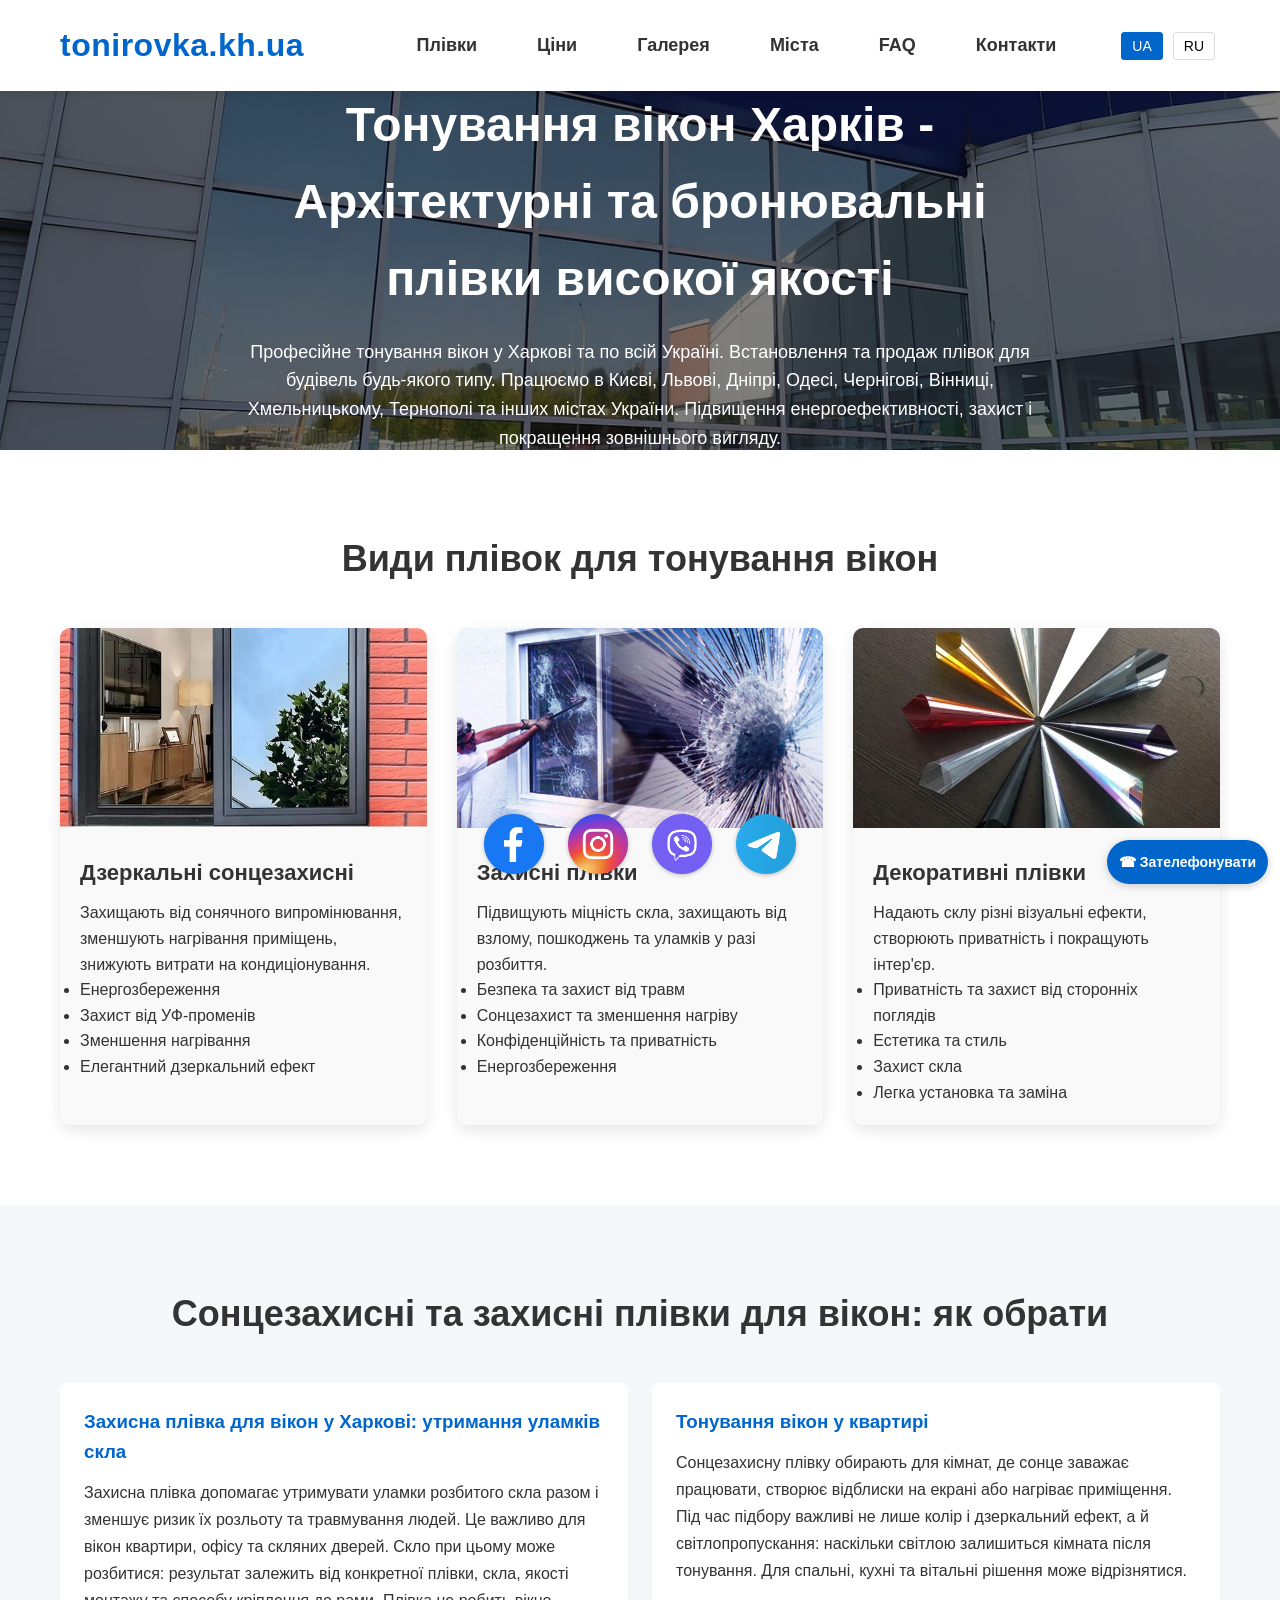
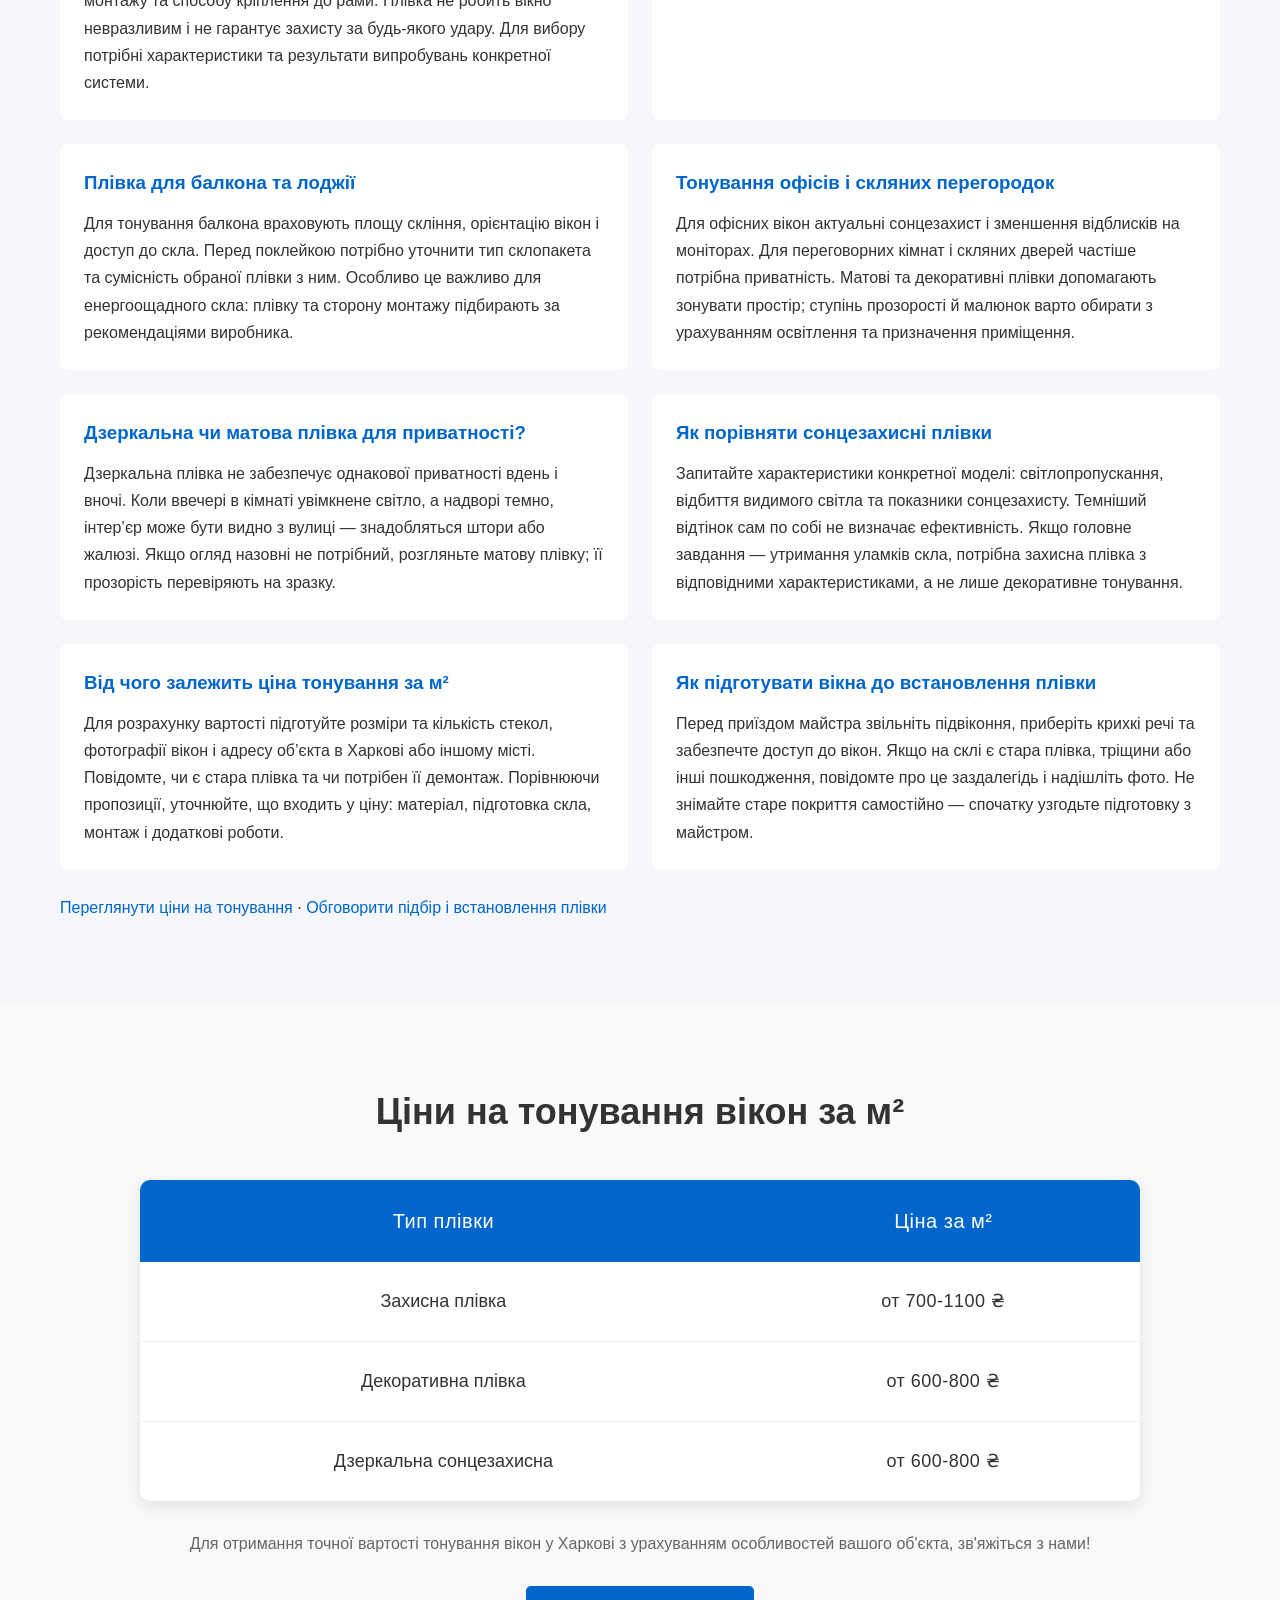
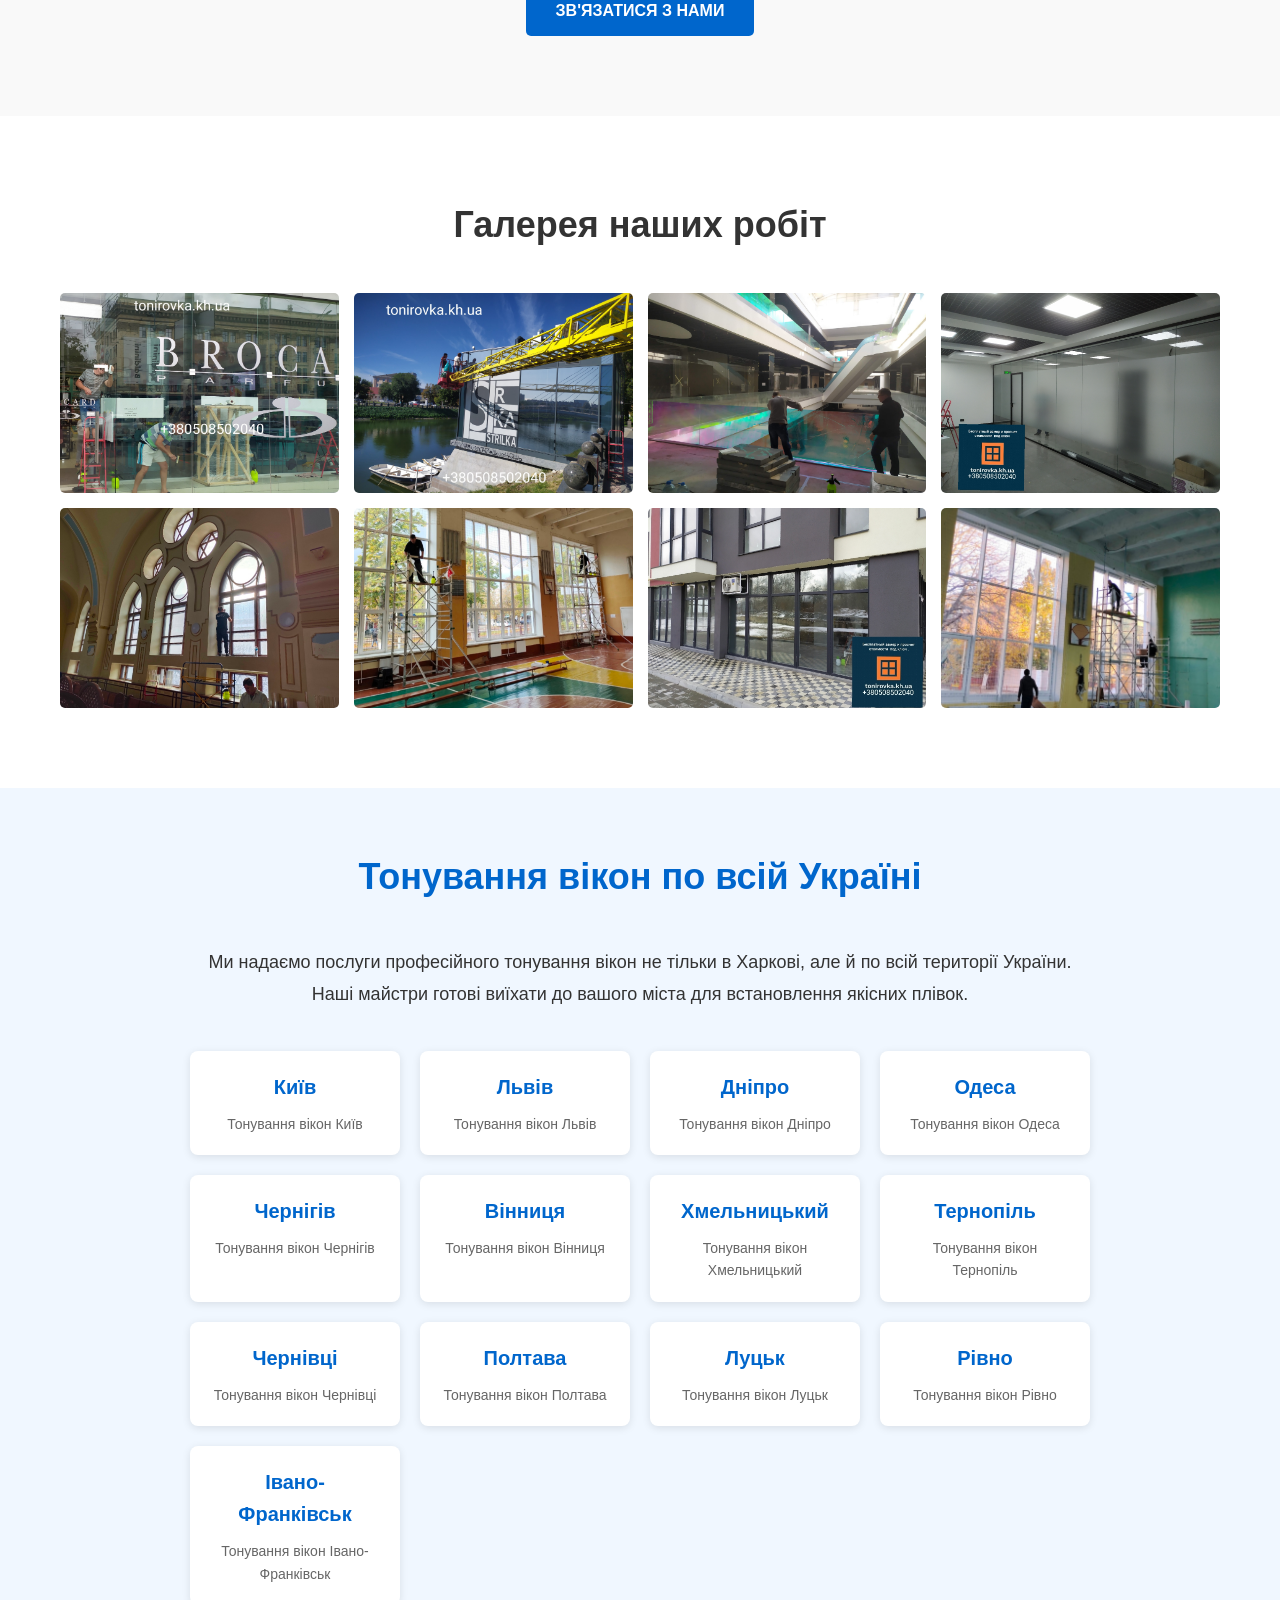
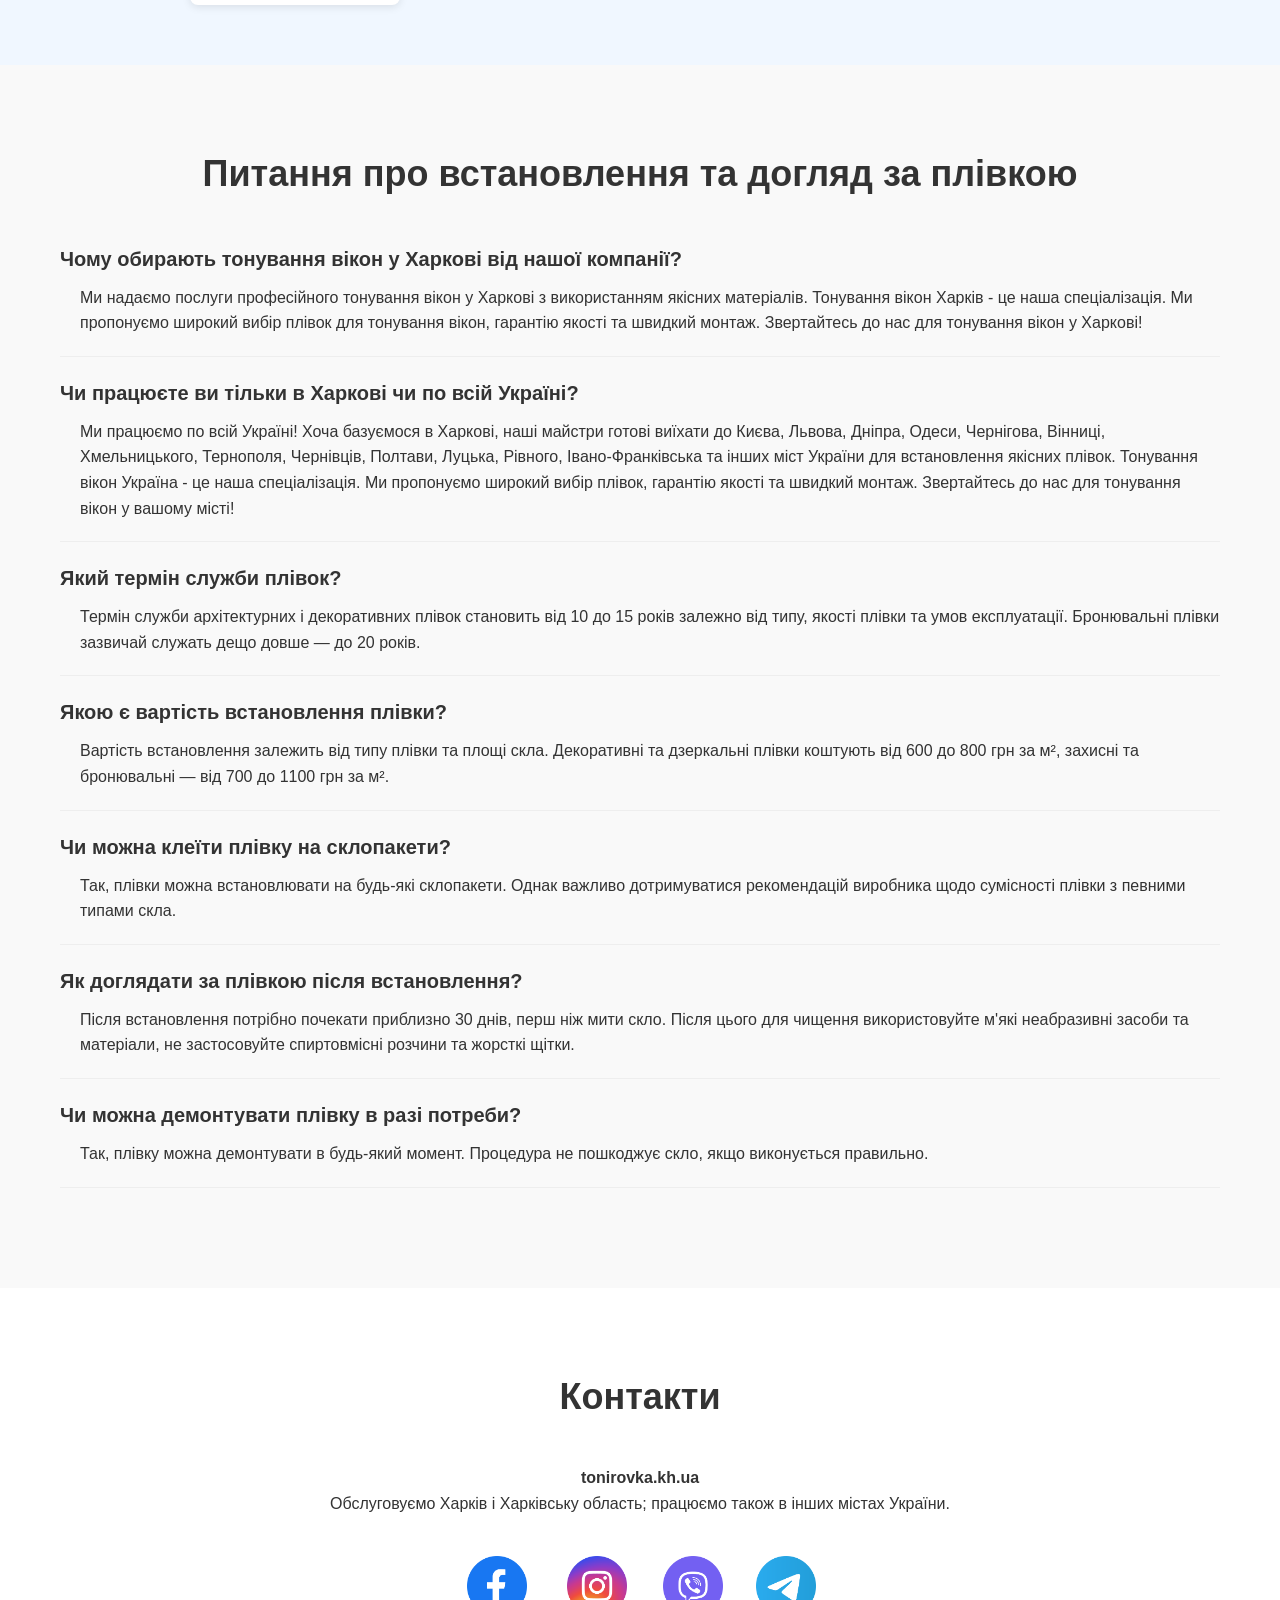
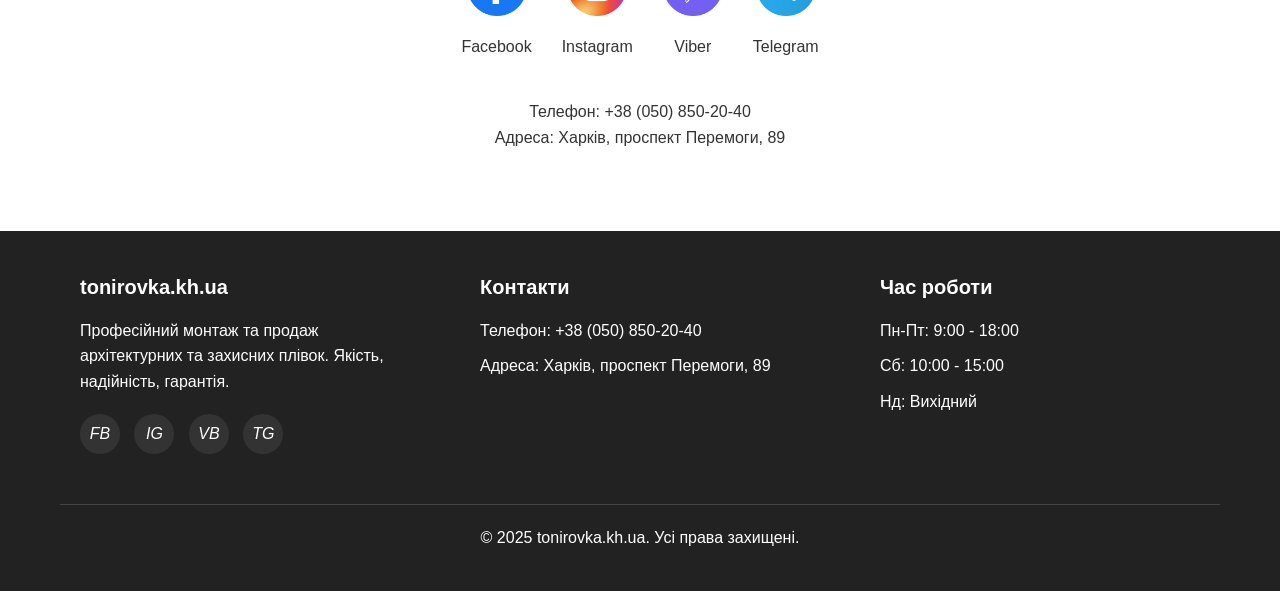
==== commit 62735edd: "Decouple contacts from unavailable callback provider and add telephone fallback" ====
--- a/index.html
+++ b/index.html
@@ -72,7 +72,7 @@
     <script type="application/ld+json">{"@context":"https://schema.org","@type":"BreadcrumbList","itemListElement":[{"@type":"ListItem","position":1,"name":"Главная","item":"https://tonirovka.kh.ua/"},{"@type":"ListItem","position":2,"name":"Пленки","item":"https://tonirovka.kh.ua/#films"},{"@type":"ListItem","position":3,"name":"Цены","item":"https://tonirovka.kh.ua/#pricing"},{"@type":"ListItem","position":4,"name":"Галерея","item":"https://tonirovka.kh.ua/#gallery"},{"@type":"ListItem","position":5,"name":"FAQ","item":"https://tonirovka.kh.ua/#faq"},{"@type":"ListItem","position":6,"name":"Контакты","item":"https://tonirovka.kh.ua/#contacts"}]}</script>
     <script type="application/ld+json">{"@context":"https://schema.org","@type":"FAQPage","mainEntity":[{"@type":"Question","name":"Чому обирають тонування вікон у Харкові від нашої компанії?","acceptedAnswer":{"@type":"Answer","text":"Ми надаємо послуги професійного тонування вікон у Харкові з використанням якісних матеріалів. Пропонуємо широкий вибір плівок, гарантію якості та швидкий монтаж."}},{"@type":"Question","name":"Чи працюєте ви тільки в Харкові чи по всій Україні?","acceptedAnswer":{"@type":"Answer","text":"Працюємо по всій Україні. Наші майстри виїжджають до Києва, Львова, Дніпра, Одеси, Чернігова, Вінниці, Хмельницького, Тернополя та інших міст."}},{"@type":"Question","name":"Який термін служби плівок?","acceptedAnswer":{"@type":"Answer","text":"Термін служби архітектурних і декоративних плівок становить приблизно 10-15 років, бронювальних - до 20 років залежно від умов експлуатації."}},{"@type":"Question","name":"Якою є вартість встановлення плівки?","acceptedAnswer":{"@type":"Answer","text":"Вартість залежить від типу плівки та площі скла: декоративні і дзеркальні плівки - від 600 до 800 грн/м², захисні і бронювальні - від 700 до 1100 грн/м²."}}]}</script>
 <link rel="preload" as="image" href="images/hero-bg.jpg?v=1761748949" fetchpriority="high">
-<link rel="stylesheet" href="css/main.css?v=20260921-page-seo">
+<link rel="stylesheet" href="css/main.css?v=20260924-contact-resilience">
 <noscript><link rel="stylesheet" href="css/noscript.css"></noscript>
 <link rel="stylesheet" href="css/page-layout.css?v=20260921-revert" media="all">
 <link rel="stylesheet" href="css/print.css?v=20260921" media="print">
@@ -453,8 +453,8 @@
     
     <script src="js/main.js?v=20260921-noemail"></script>
 <script src="js/contact-stats.js?v=20260921-floating" defer></script>
-<script src="js/floating-contacts.js?v=20260921-1" defer></script>
-<script src='https://callback.cityhost.ua/js/' data-lang='uk'></script>
+<script src="js/floating-contacts.js?v=20260924-contact-resilience" defer></script>
+<script async src='https://callback.cityhost.ua/js/' data-lang='uk'></script>
 </body>
 </html>
 
--- a/css/main.css
+++ b/css/main.css
@@ -636,3 +636,9 @@
     .floating-contacts a { width:72px; height:72px; flex-basis:72px; }
     .floating-contacts img { width:60px; height:60px; }
 }
+
+/* Independent telephone fallback when the optional callback widget is unavailable. */
+.contact-phone-action { position:fixed; right:12px; bottom:16px; bottom:calc(16px + env(safe-area-inset-bottom, 0px)); z-index:991; display:flex; align-items:center; justify-content:center; min-height:44px; padding:0 12px; border-radius:24px; background:#0066cc; color:#fff; font:600 14px/1.2 Arial,sans-serif; text-decoration:none; box-shadow:0 2px 8px rgba(0,0,0,.2); }
+.contact-phone-action[hidden] { display:none; }
+.contact-phone-action:focus-visible { outline:3px solid #111; outline-offset:3px; }
+@media print { .contact-phone-action { display:none !important; } }
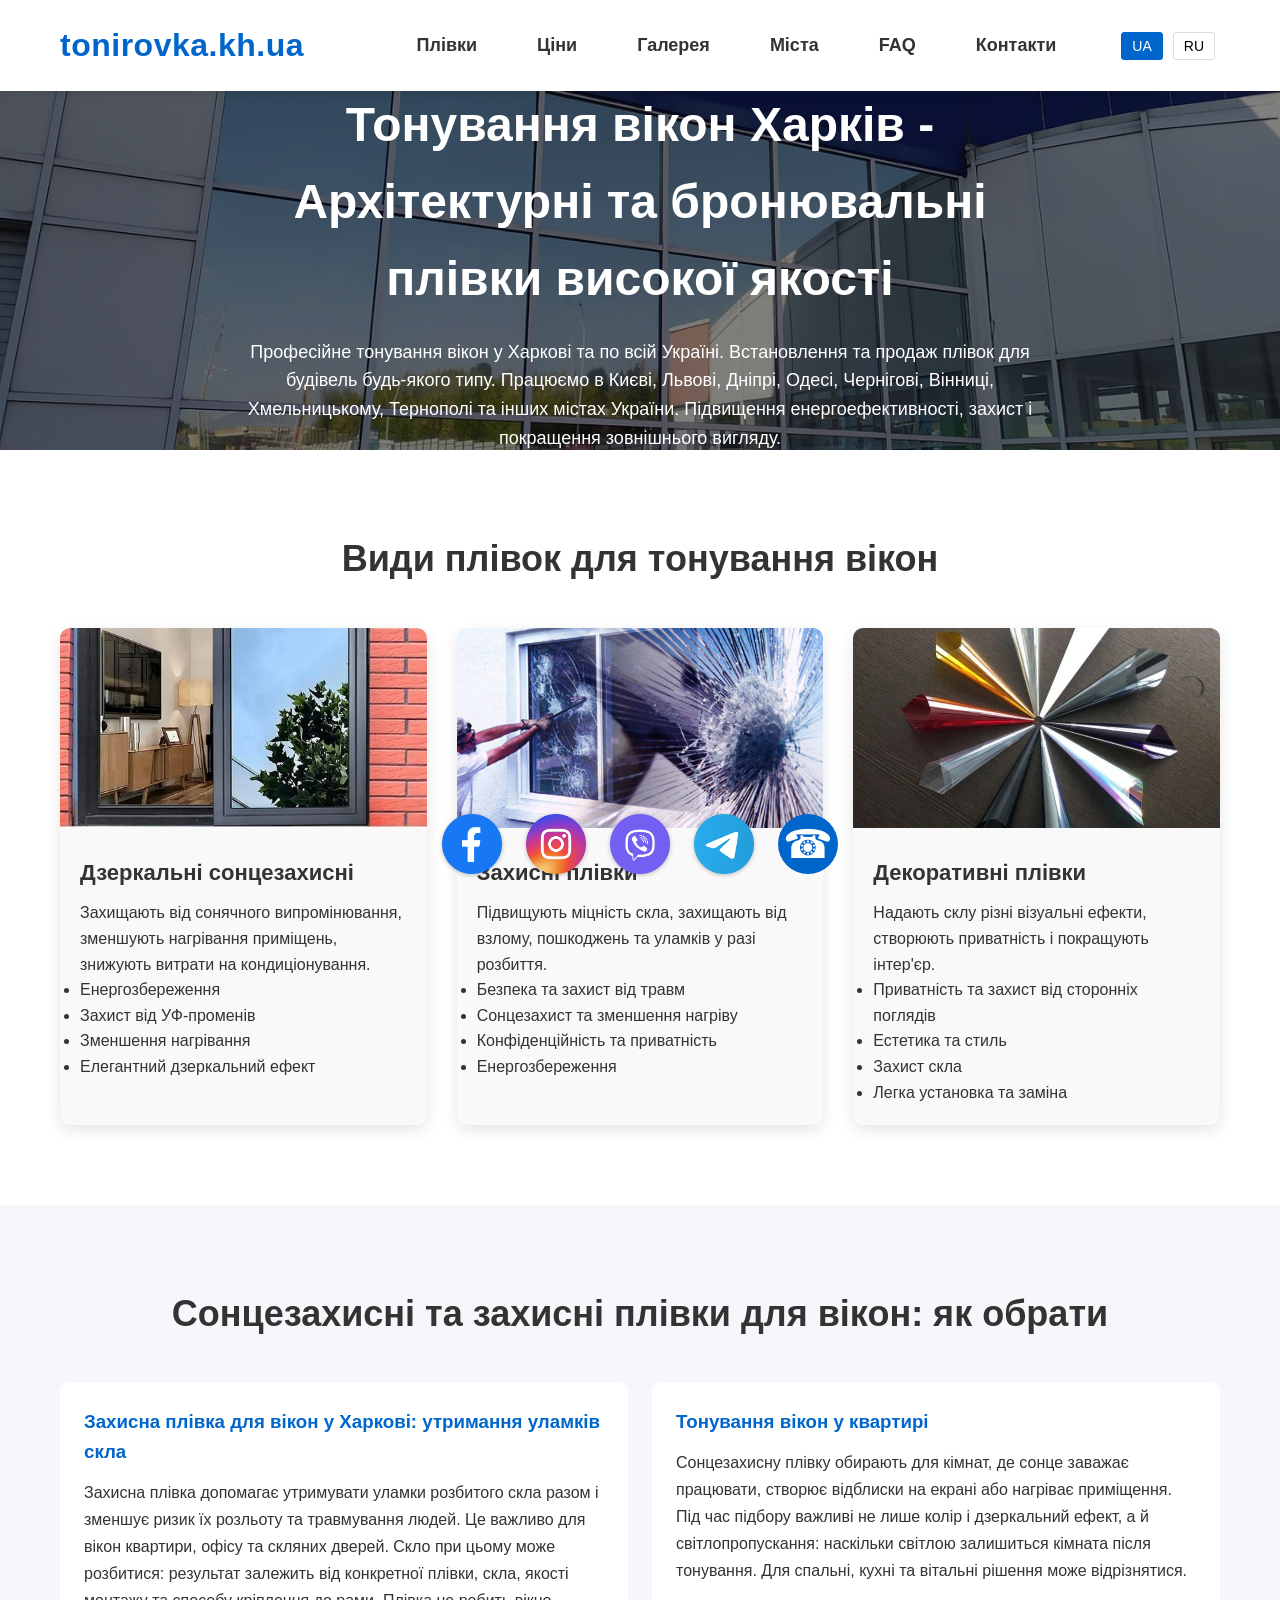
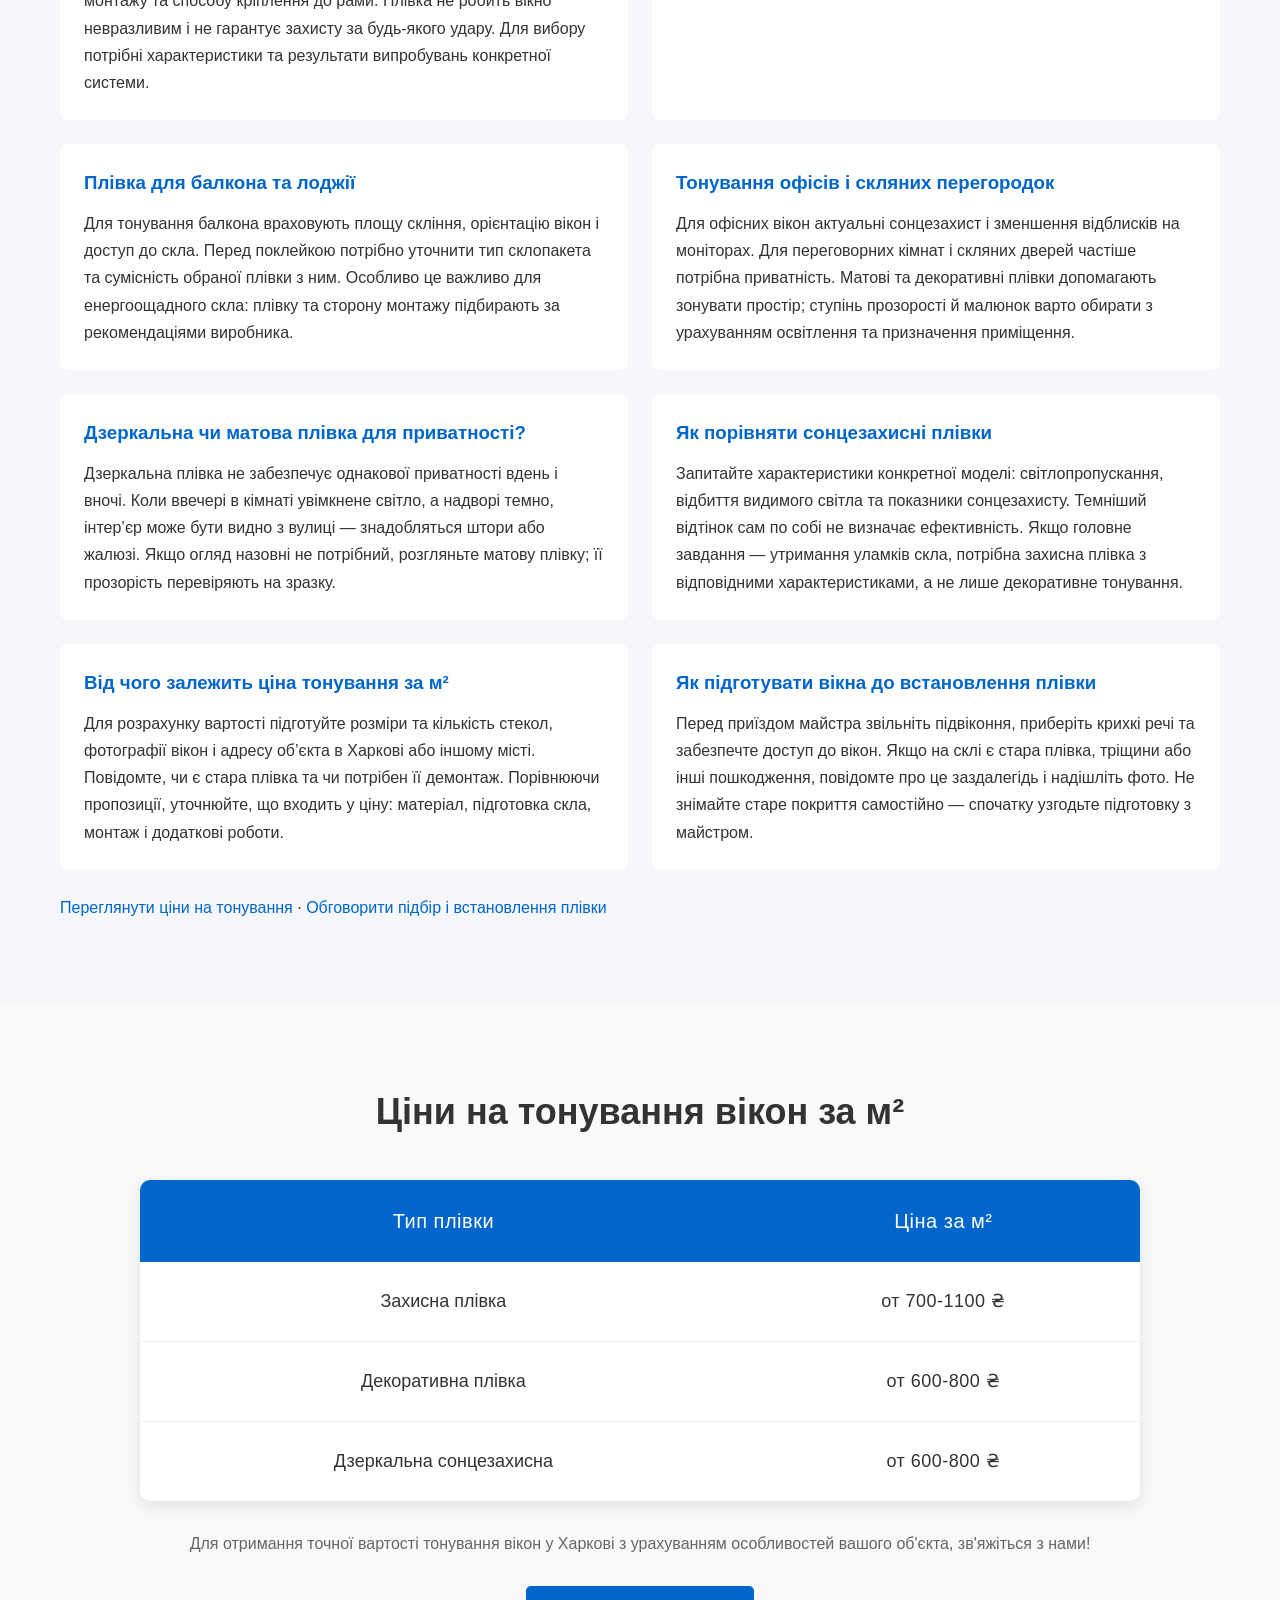
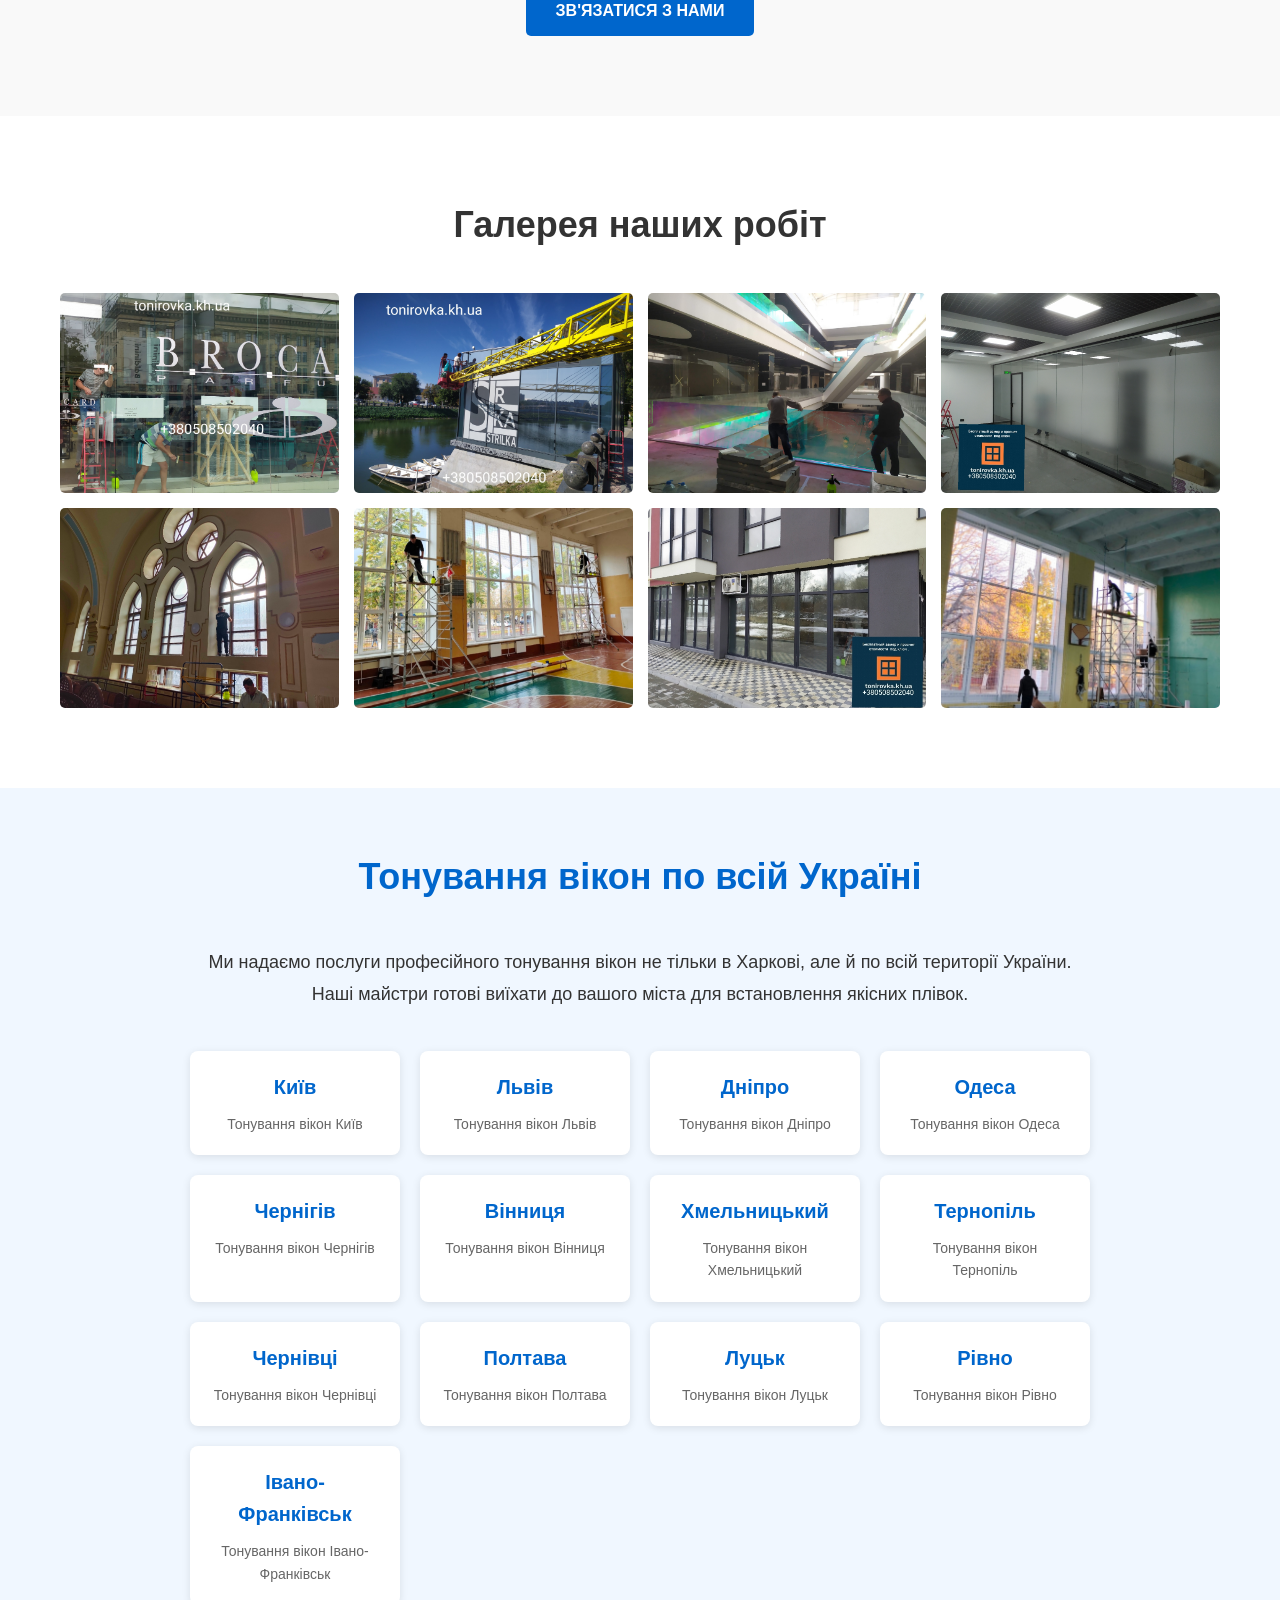
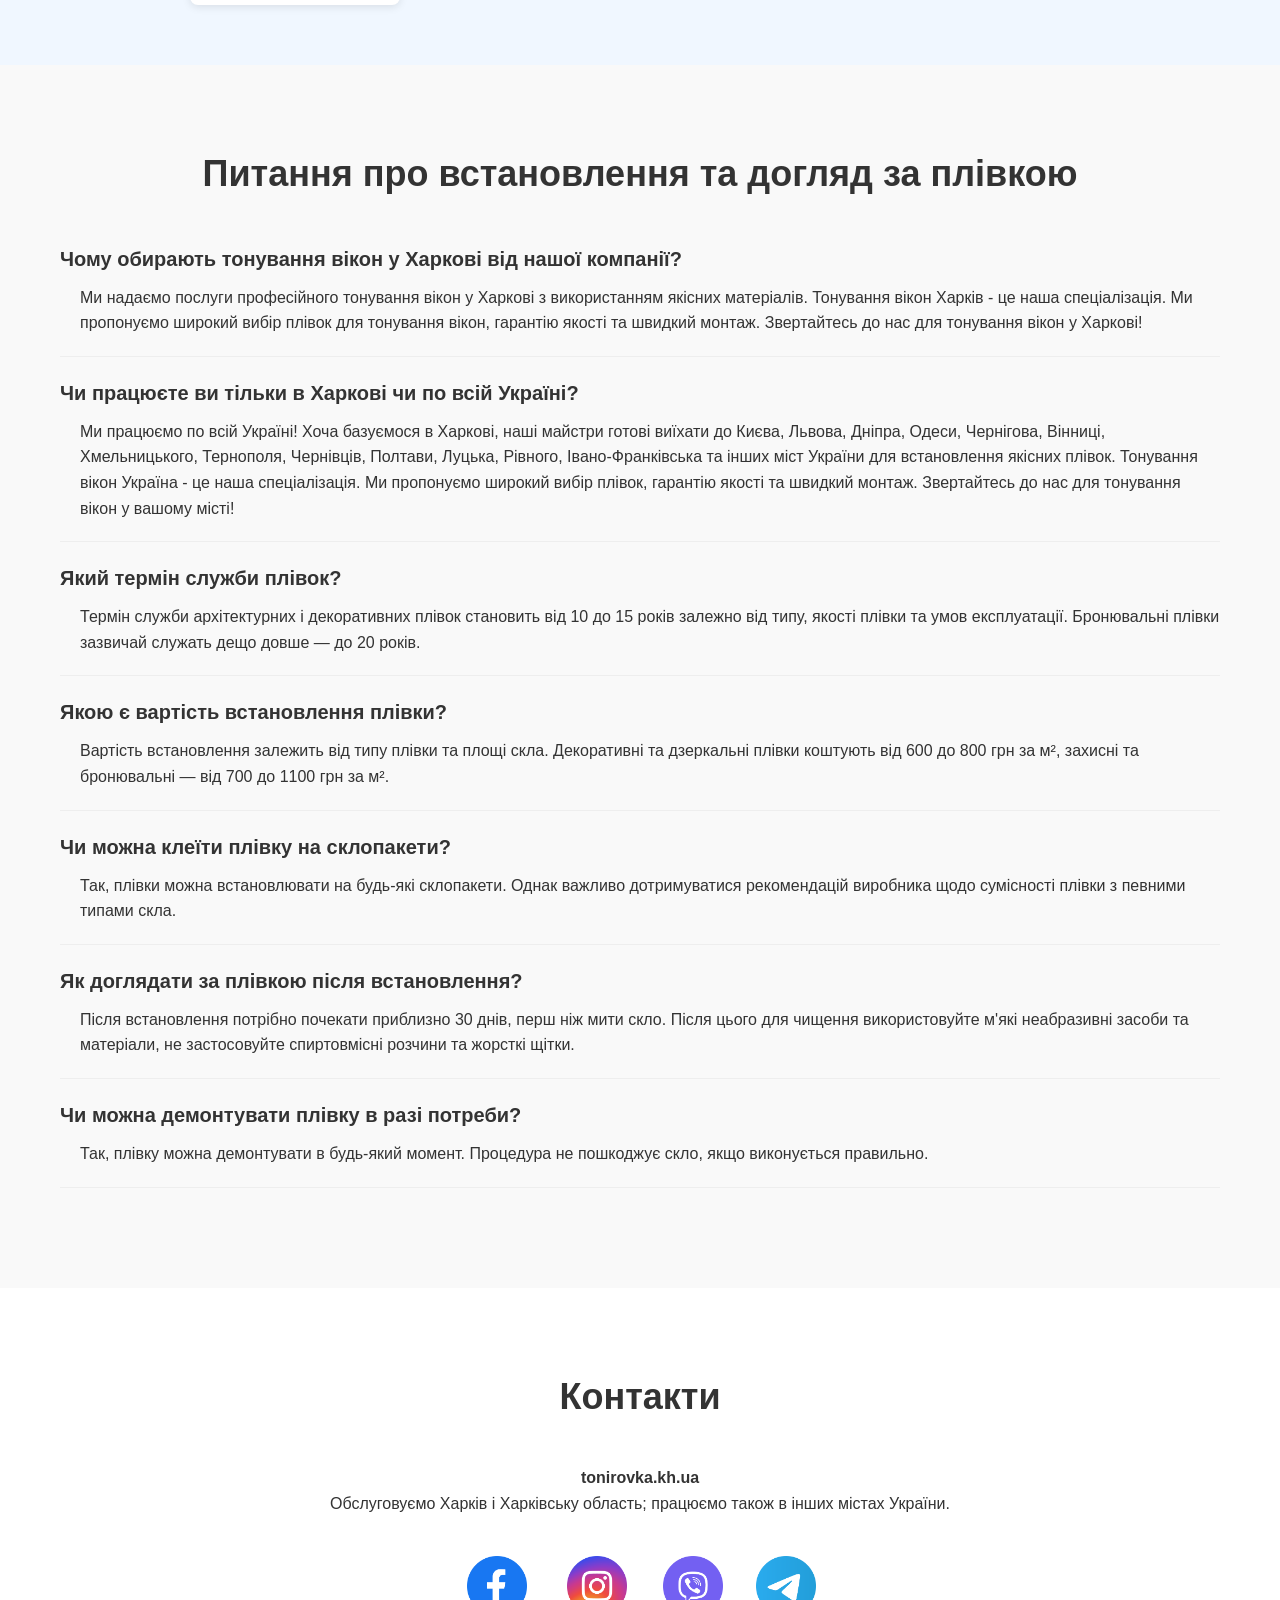
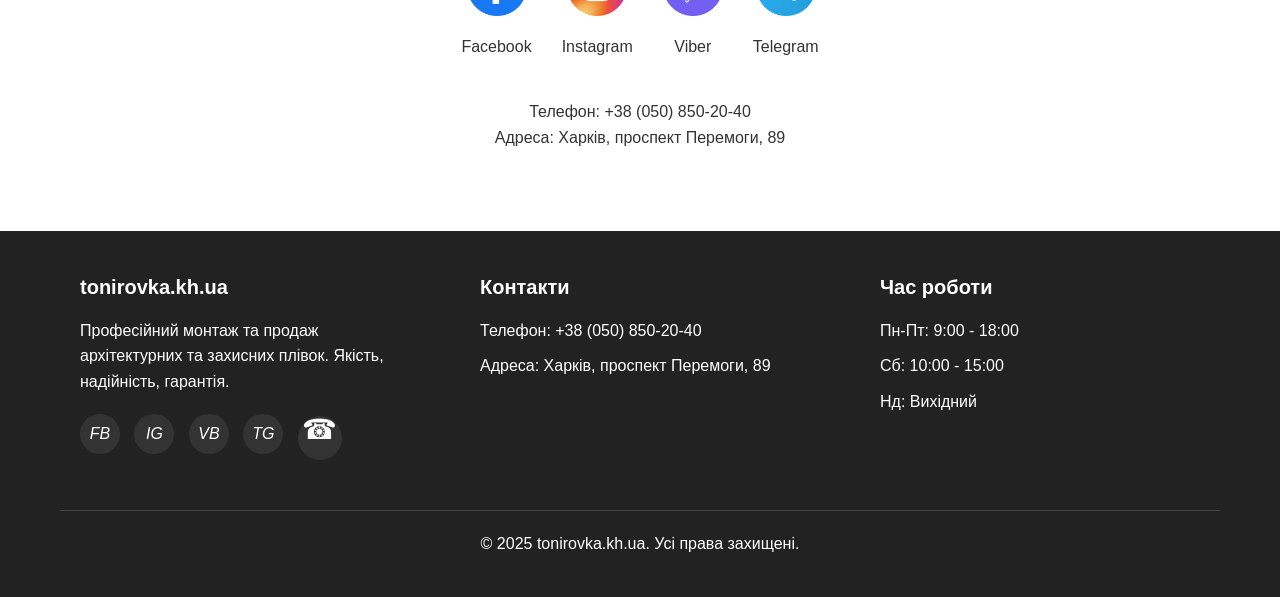
==== commit f4f02ac9: "Place direct calling alongside messenger shortcuts and in footer" ====
--- a/index.html
+++ b/index.html
@@ -72,7 +72,7 @@
     <script type="application/ld+json">{"@context":"https://schema.org","@type":"BreadcrumbList","itemListElement":[{"@type":"ListItem","position":1,"name":"Главная","item":"https://tonirovka.kh.ua/"},{"@type":"ListItem","position":2,"name":"Пленки","item":"https://tonirovka.kh.ua/#films"},{"@type":"ListItem","position":3,"name":"Цены","item":"https://tonirovka.kh.ua/#pricing"},{"@type":"ListItem","position":4,"name":"Галерея","item":"https://tonirovka.kh.ua/#gallery"},{"@type":"ListItem","position":5,"name":"FAQ","item":"https://tonirovka.kh.ua/#faq"},{"@type":"ListItem","position":6,"name":"Контакты","item":"https://tonirovka.kh.ua/#contacts"}]}</script>
     <script type="application/ld+json">{"@context":"https://schema.org","@type":"FAQPage","mainEntity":[{"@type":"Question","name":"Чому обирають тонування вікон у Харкові від нашої компанії?","acceptedAnswer":{"@type":"Answer","text":"Ми надаємо послуги професійного тонування вікон у Харкові з використанням якісних матеріалів. Пропонуємо широкий вибір плівок, гарантію якості та швидкий монтаж."}},{"@type":"Question","name":"Чи працюєте ви тільки в Харкові чи по всій Україні?","acceptedAnswer":{"@type":"Answer","text":"Працюємо по всій Україні. Наші майстри виїжджають до Києва, Львова, Дніпра, Одеси, Чернігова, Вінниці, Хмельницького, Тернополя та інших міст."}},{"@type":"Question","name":"Який термін служби плівок?","acceptedAnswer":{"@type":"Answer","text":"Термін служби архітектурних і декоративних плівок становить приблизно 10-15 років, бронювальних - до 20 років залежно від умов експлуатації."}},{"@type":"Question","name":"Якою є вартість встановлення плівки?","acceptedAnswer":{"@type":"Answer","text":"Вартість залежить від типу плівки та площі скла: декоративні і дзеркальні плівки - від 600 до 800 грн/м², захисні і бронювальні - від 700 до 1100 грн/м²."}}]}</script>
 <link rel="preload" as="image" href="images/hero-bg.jpg?v=1761748949" fetchpriority="high">
-<link rel="stylesheet" href="css/main.css?v=20260924-contact-resilience">
+<link rel="stylesheet" href="css/main.css?v=20260924-contact-row">
 <noscript><link rel="stylesheet" href="css/noscript.css"></noscript>
 <link rel="stylesheet" href="css/page-layout.css?v=20260921-revert" media="all">
 <link rel="stylesheet" href="css/print.css?v=20260921" media="print">
@@ -453,7 +453,7 @@
     
     <script src="js/main.js?v=20260921-noemail"></script>
 <script src="js/contact-stats.js?v=20260921-floating" defer></script>
-<script src="js/floating-contacts.js?v=20260924-contact-resilience" defer></script>
+<script src="js/floating-contacts.js?v=20260924-contact-row" defer></script>
 <script async src='https://callback.cityhost.ua/js/' data-lang='uk'></script>
 </body>
 </html>
--- a/css/main.css
+++ b/css/main.css
@@ -637,8 +637,11 @@
     .floating-contacts img { width:60px; height:60px; }
 }
 
-/* Independent telephone fallback when the optional callback widget is unavailable. */
-.contact-phone-action { position:fixed; right:12px; bottom:16px; bottom:calc(16px + env(safe-area-inset-bottom, 0px)); z-index:991; display:flex; align-items:center; justify-content:center; min-height:44px; padding:0 12px; border-radius:24px; background:#0066cc; color:#fff; font:600 14px/1.2 Arial,sans-serif; text-decoration:none; box-shadow:0 2px 8px rgba(0,0,0,.2); }
+/* Direct-call shortcut aligned with the messenger icons. */
+.contact-phone-action { display:inline-flex; align-items:center; justify-content:center; border-radius:50%; background:#0066cc; color:#fff; text-decoration:none; }
 .contact-phone-action[hidden] { display:none; }
-.contact-phone-action:focus-visible { outline:3px solid #111; outline-offset:3px; }
-@media print { .contact-phone-action { display:none !important; } }
+.floating-contacts .contact-phone-action { font:40px/1 Arial,sans-serif; width:60px; height:60px; flex-basis:60px; align-self:center; margin:0 6px; }
+footer .social-links .contact-phone-action { min-width:44px; min-height:44px; font:28px/1 Arial,sans-serif; }
+footer .social-links { flex-wrap:wrap; }
+.contact-phone-action:focus-visible { outline:3px solid #0066cc; outline-offset:3px; }
+@media (max-width:600px) { .floating-contacts .contact-phone-action { width:44px; height:44px; flex-basis:44px; margin:0; font-size:30px; } }
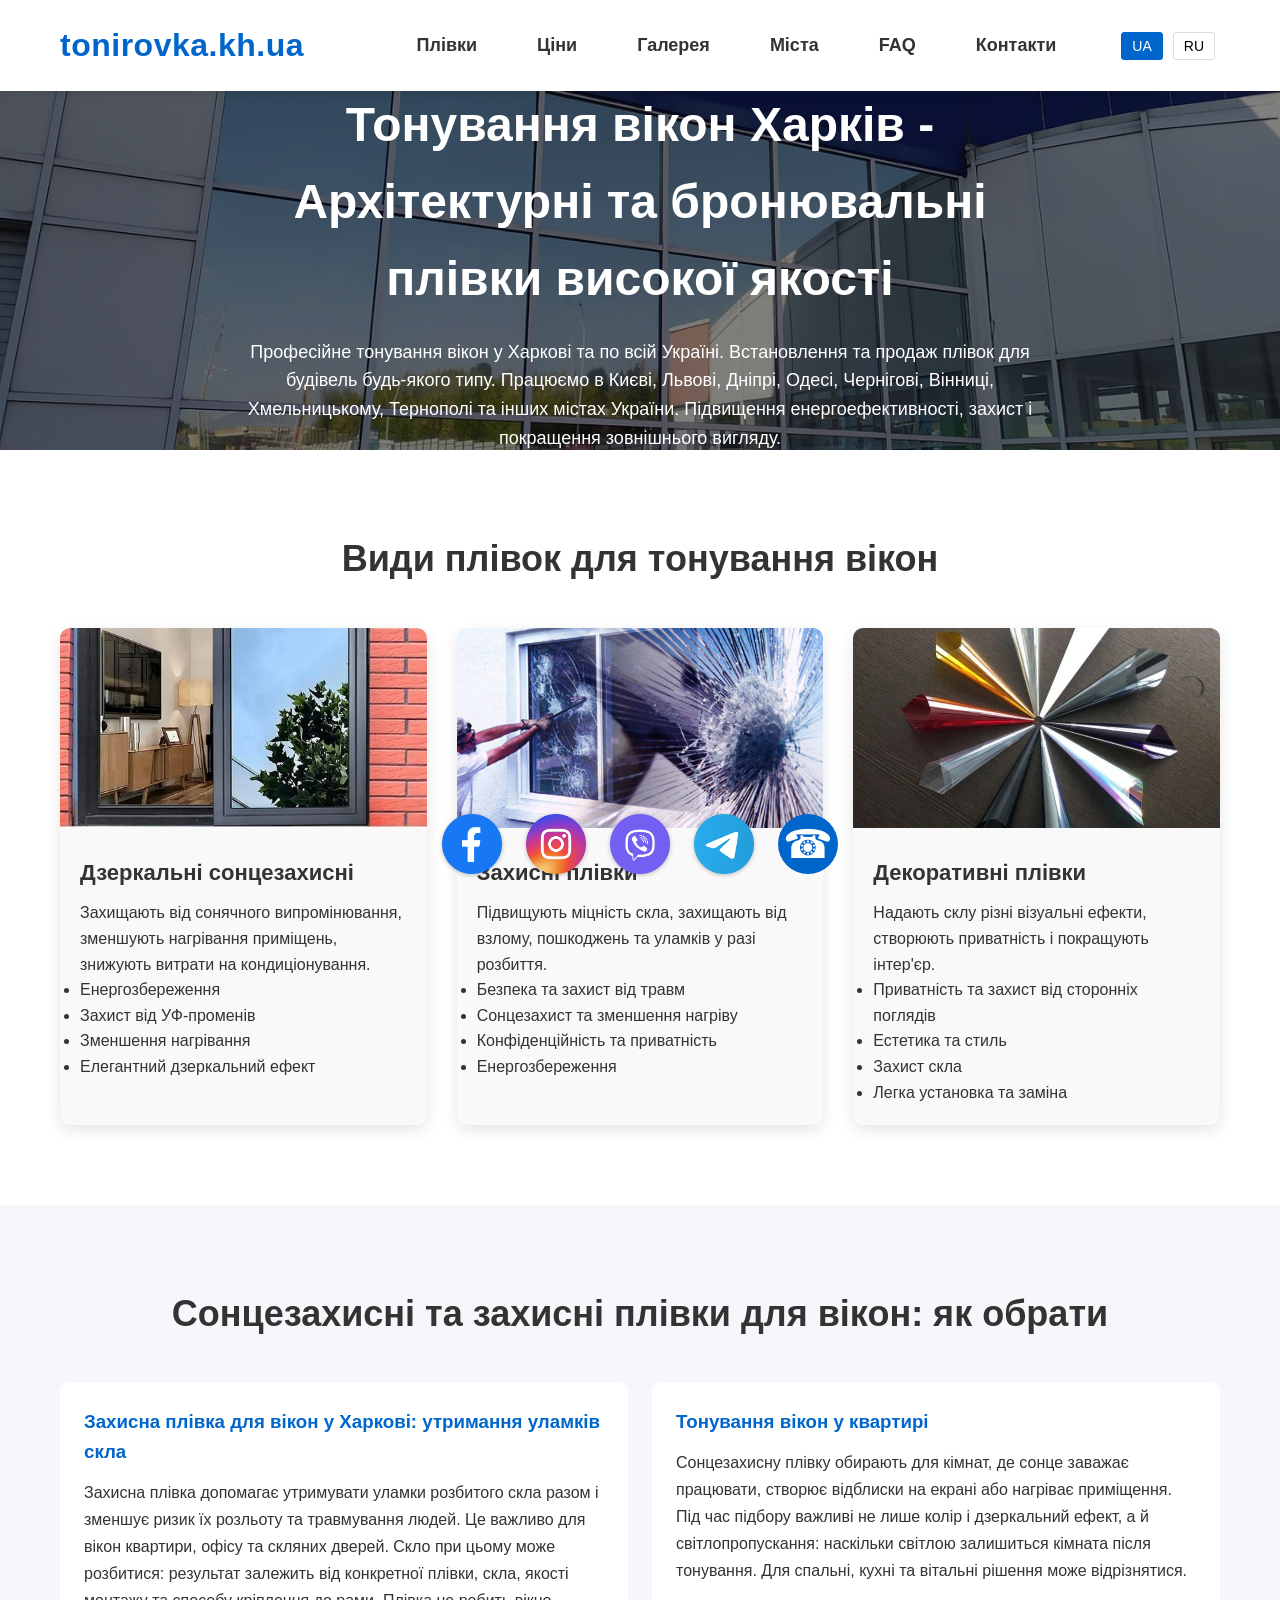
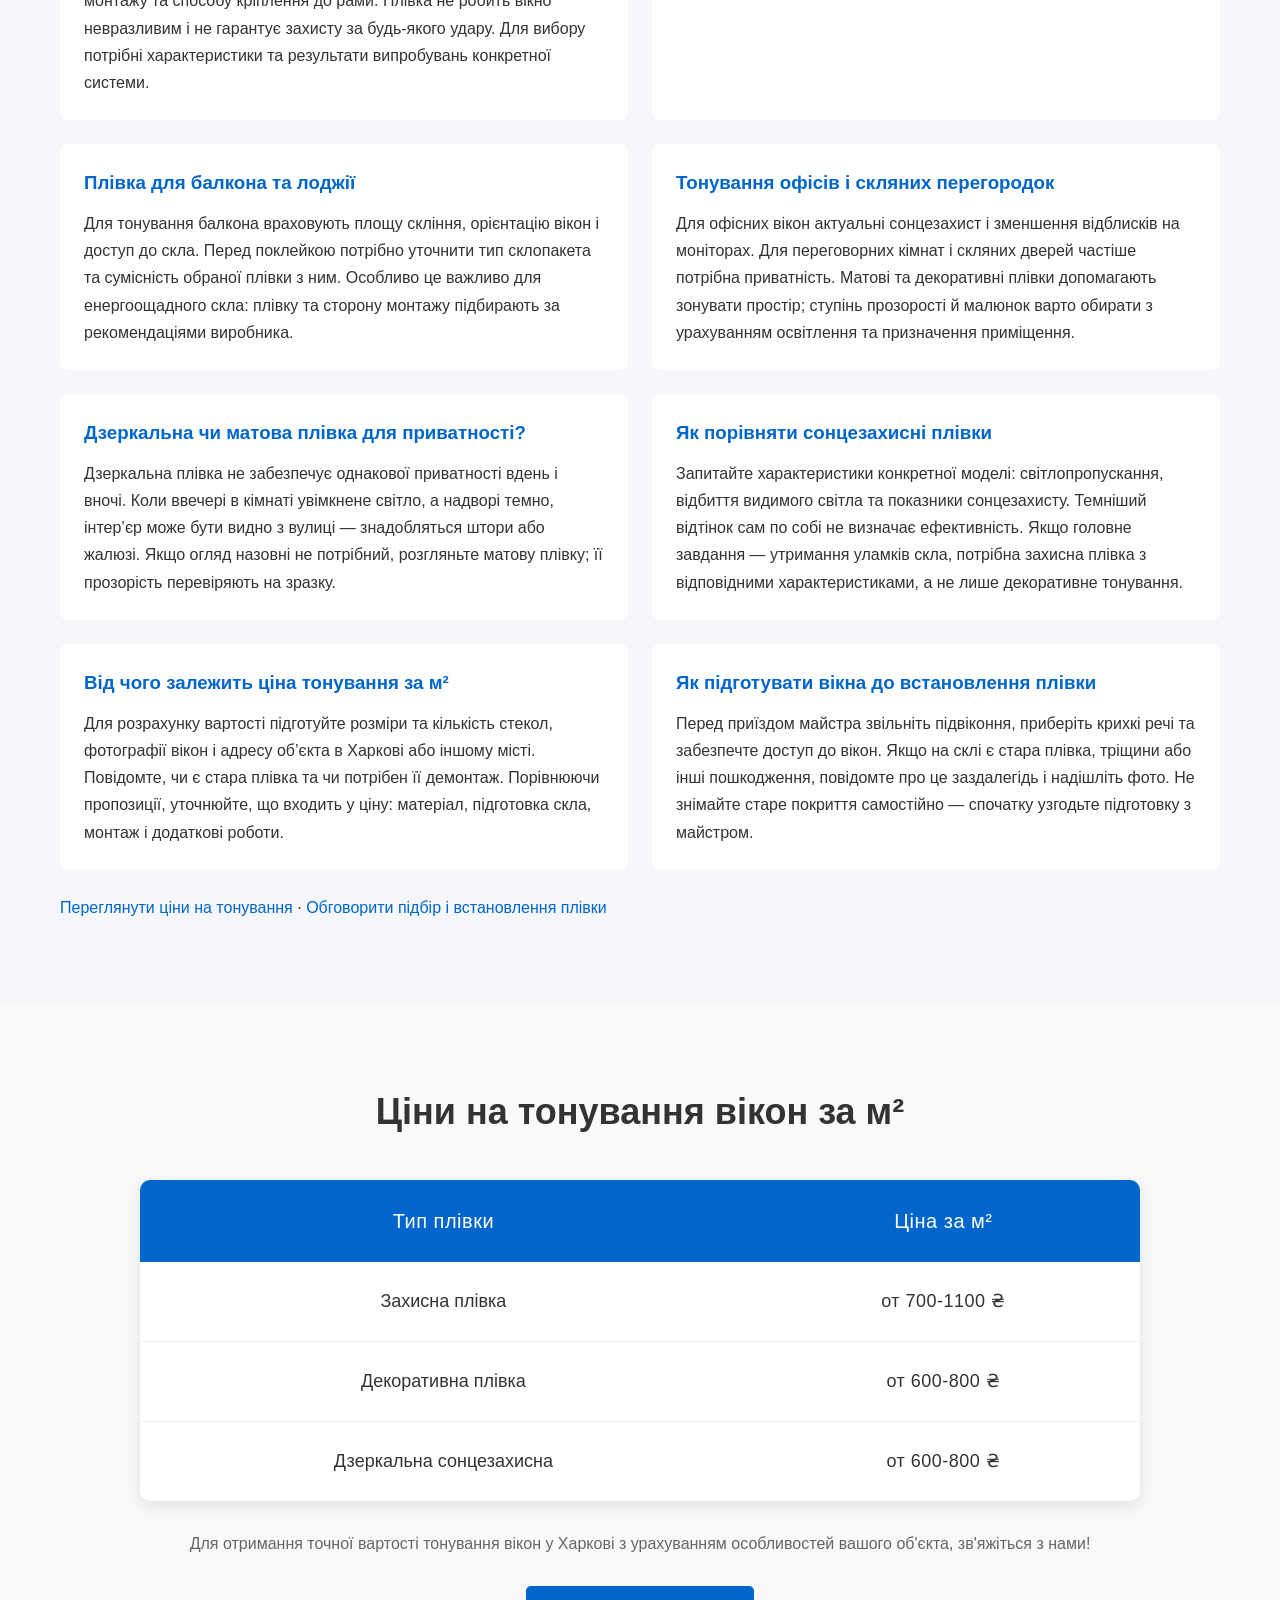
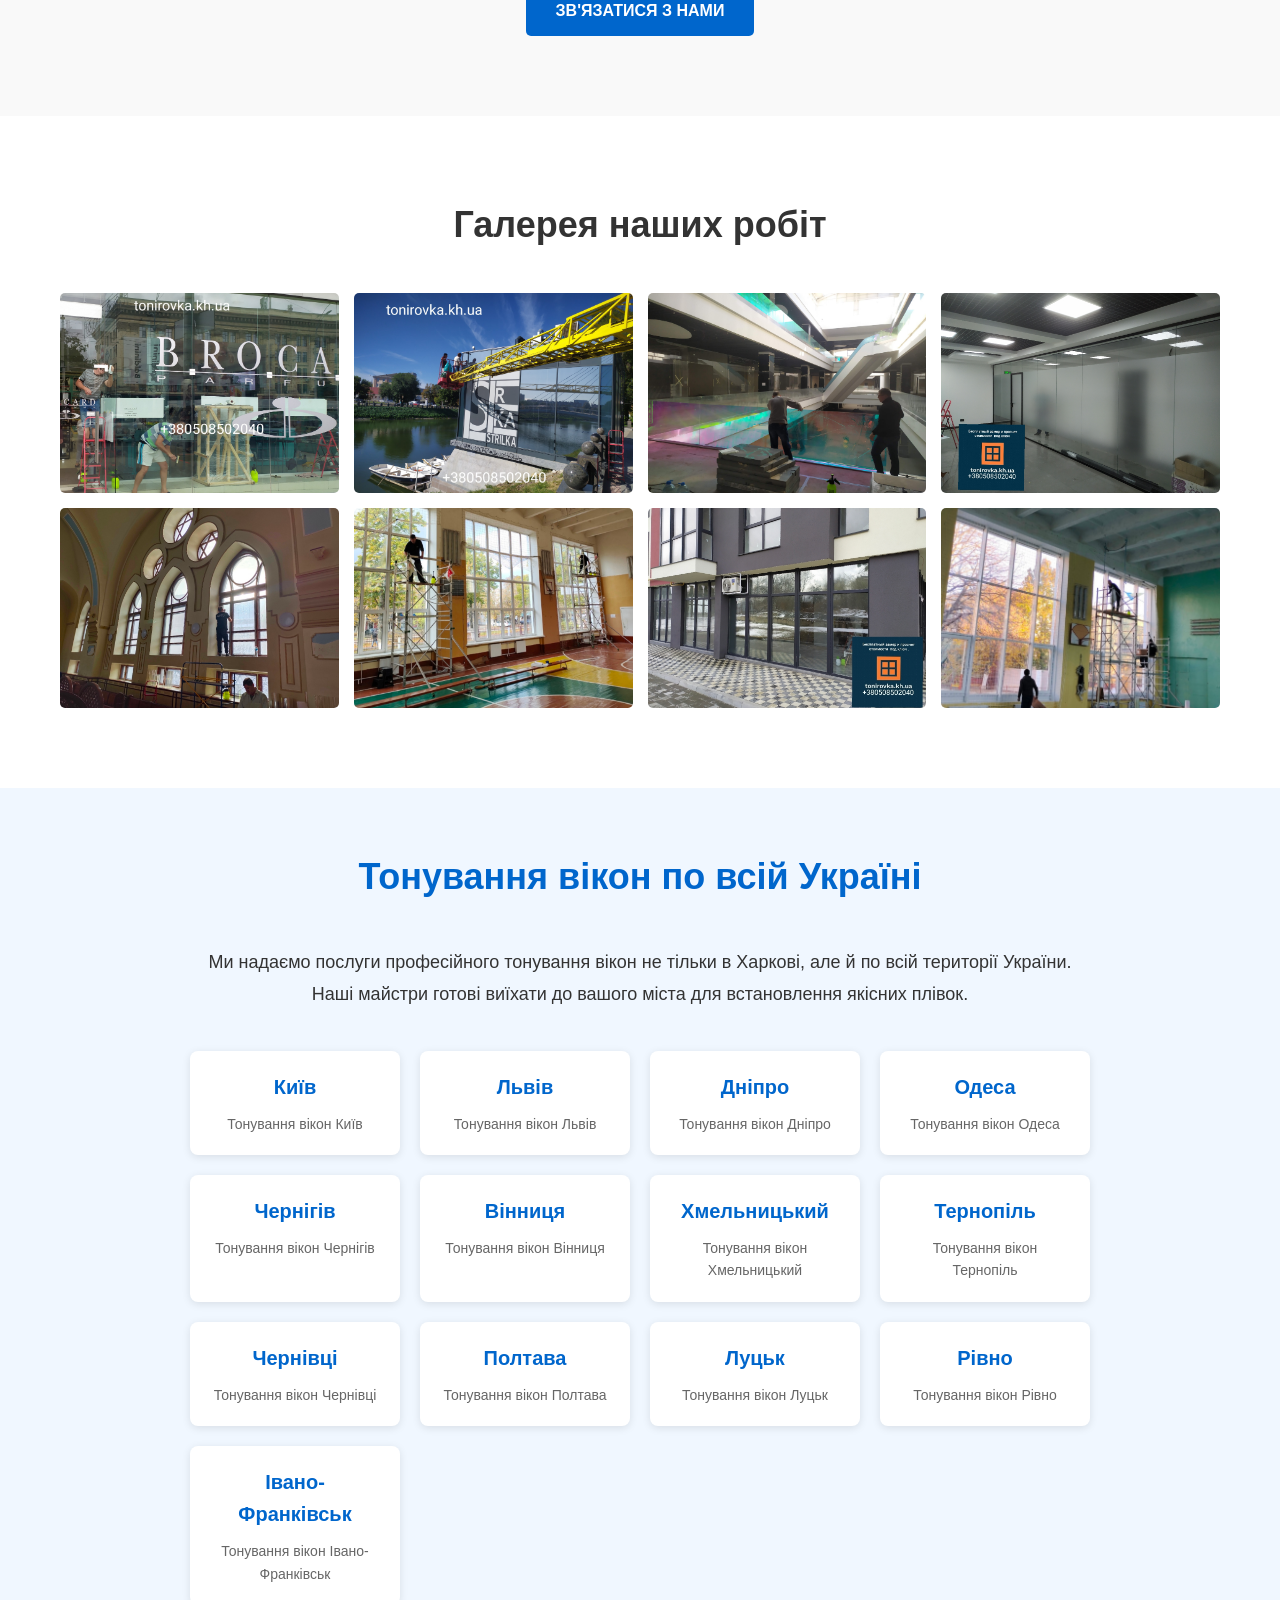
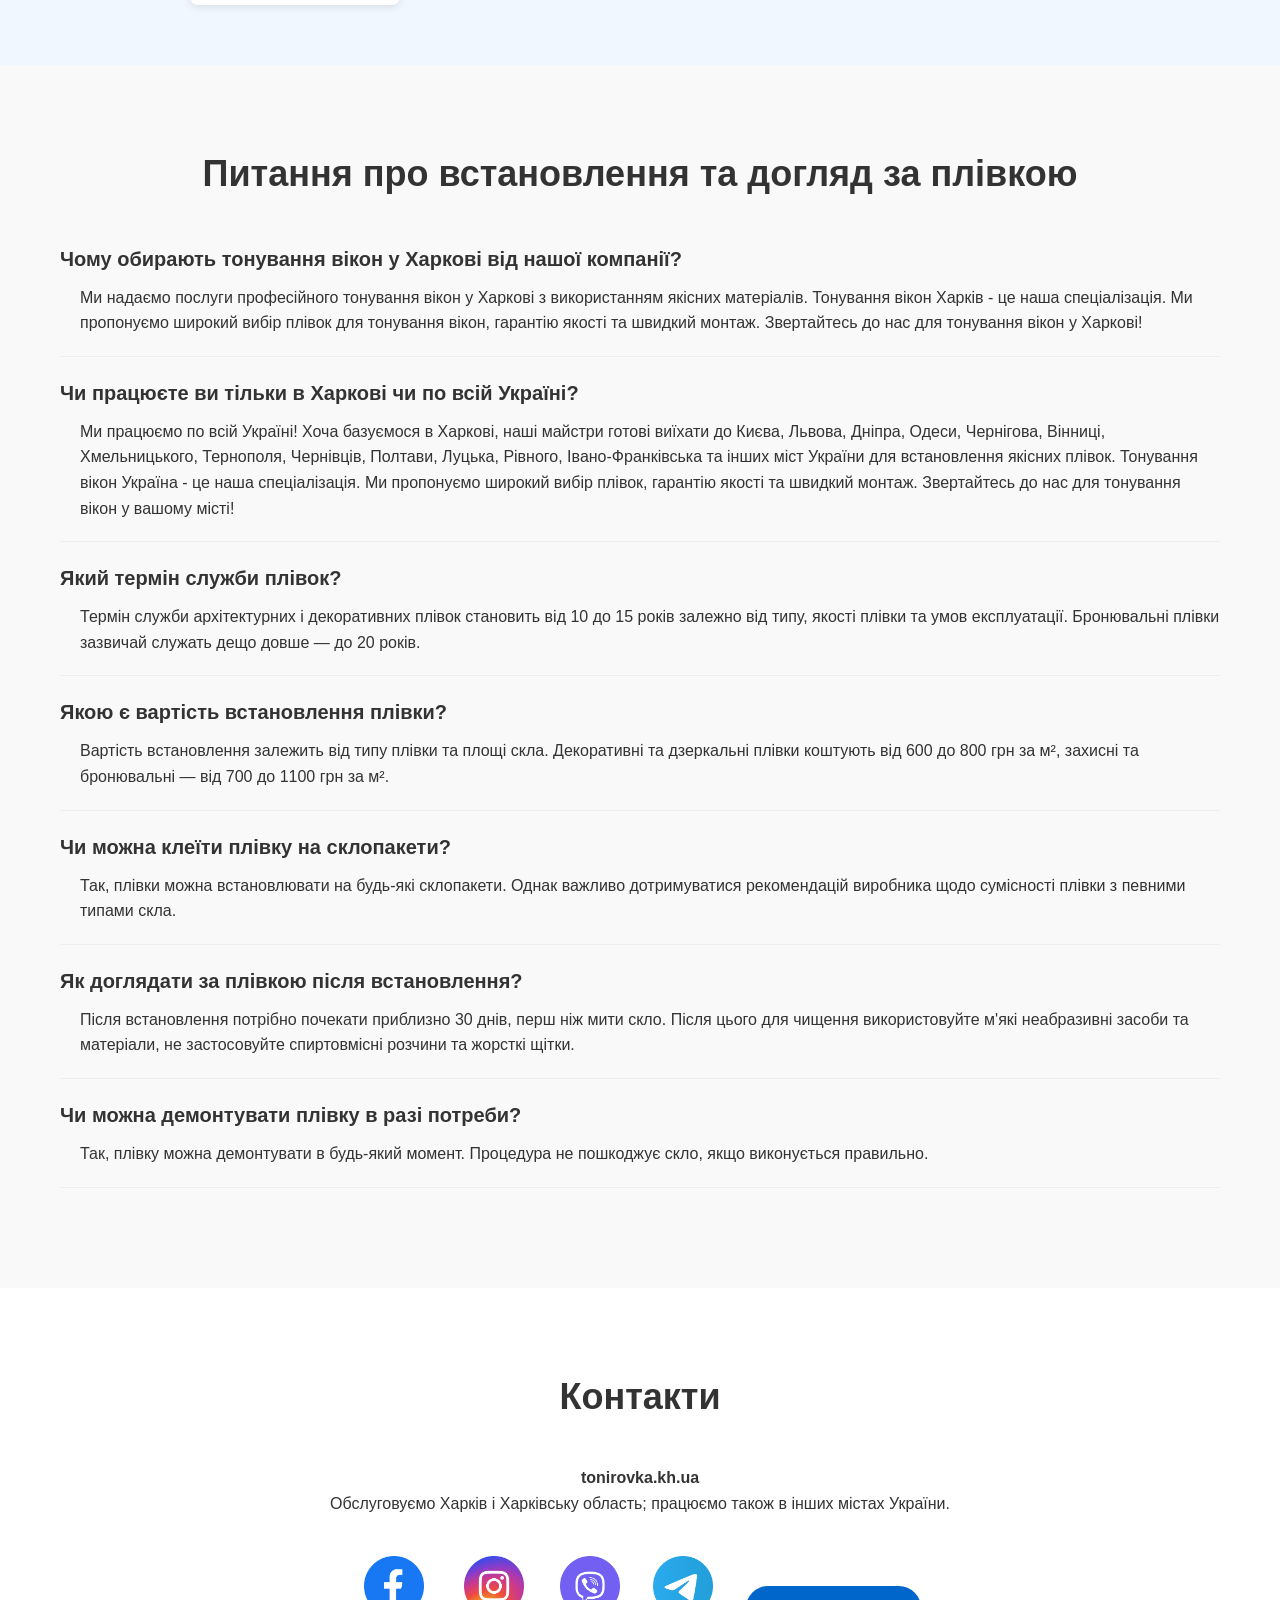
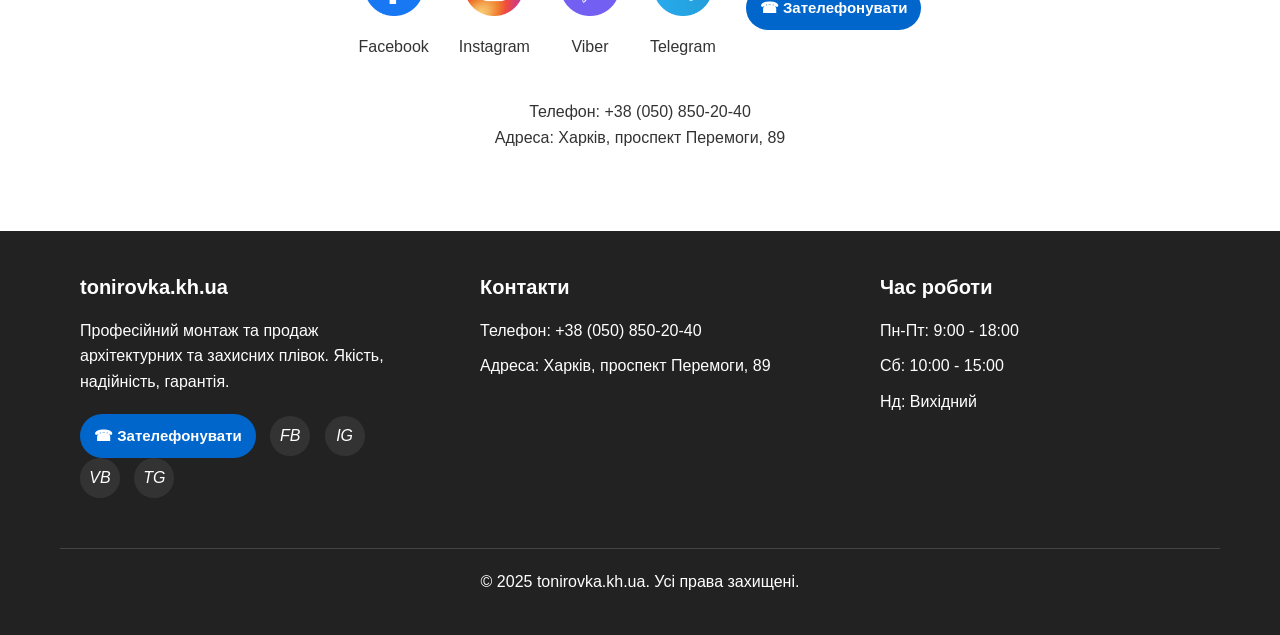
==== commit 972cf4ea: "Persist labeled phone links at page bottom and track phone clicks in admin" ====
--- a/index.html
+++ b/index.html
@@ -72,7 +72,7 @@
     <script type="application/ld+json">{"@context":"https://schema.org","@type":"BreadcrumbList","itemListElement":[{"@type":"ListItem","position":1,"name":"Главная","item":"https://tonirovka.kh.ua/"},{"@type":"ListItem","position":2,"name":"Пленки","item":"https://tonirovka.kh.ua/#films"},{"@type":"ListItem","position":3,"name":"Цены","item":"https://tonirovka.kh.ua/#pricing"},{"@type":"ListItem","position":4,"name":"Галерея","item":"https://tonirovka.kh.ua/#gallery"},{"@type":"ListItem","position":5,"name":"FAQ","item":"https://tonirovka.kh.ua/#faq"},{"@type":"ListItem","position":6,"name":"Контакты","item":"https://tonirovka.kh.ua/#contacts"}]}</script>
     <script type="application/ld+json">{"@context":"https://schema.org","@type":"FAQPage","mainEntity":[{"@type":"Question","name":"Чому обирають тонування вікон у Харкові від нашої компанії?","acceptedAnswer":{"@type":"Answer","text":"Ми надаємо послуги професійного тонування вікон у Харкові з використанням якісних матеріалів. Пропонуємо широкий вибір плівок, гарантію якості та швидкий монтаж."}},{"@type":"Question","name":"Чи працюєте ви тільки в Харкові чи по всій Україні?","acceptedAnswer":{"@type":"Answer","text":"Працюємо по всій Україні. Наші майстри виїжджають до Києва, Львова, Дніпра, Одеси, Чернігова, Вінниці, Хмельницького, Тернополя та інших міст."}},{"@type":"Question","name":"Який термін служби плівок?","acceptedAnswer":{"@type":"Answer","text":"Термін служби архітектурних і декоративних плівок становить приблизно 10-15 років, бронювальних - до 20 років залежно від умов експлуатації."}},{"@type":"Question","name":"Якою є вартість встановлення плівки?","acceptedAnswer":{"@type":"Answer","text":"Вартість залежить від типу плівки та площі скла: декоративні і дзеркальні плівки - від 600 до 800 грн/м², захисні і бронювальні - від 700 до 1100 грн/м²."}}]}</script>
 <link rel="preload" as="image" href="images/hero-bg.jpg?v=1761748949" fetchpriority="high">
-<link rel="stylesheet" href="css/main.css?v=20260924-contact-row">
+<link rel="stylesheet" href="css/main.css?v=20260924-phone-stats">
 <noscript><link rel="stylesheet" href="css/noscript.css"></noscript>
 <link rel="stylesheet" href="css/page-layout.css?v=20260921-revert" media="all">
 <link rel="stylesheet" href="css/print.css?v=20260921" media="print">
@@ -425,6 +425,7 @@
 архітектурних та захисних плівок.
 Якість, надійність, гарантія.</p>
 <div class="social-links">
+<a href="tel:+380508502040" class="contact-phone-action" data-lang-uk="☎ Зателефонувати" data-lang-ru="☎ Позвонить">☎ Зателефонувати</a>
 <a href="https://www.facebook.com/share/g/1BTLa9rgcs/" target="_blank" rel="noopener noreferrer"><i>FB</i></a>
 <a href="https://www.instagram.com/tonirovka.kh.ua?igsh=MXJrODF0dDg1bjBmZQ==" target="_blank" rel="noopener noreferrer"><i>IG</i></a>
 <a href="viber://chat?number=+380508502040" target="_blank" rel="noopener noreferrer"><i>VB</i></a>
@@ -452,8 +453,8 @@
 
     
     <script src="js/main.js?v=20260921-noemail"></script>
-<script src="js/contact-stats.js?v=20260921-floating" defer></script>
-<script src="js/floating-contacts.js?v=20260924-contact-row" defer></script>
+<script src="js/contact-stats.js?v=20260924-phone-stats" defer></script>
+<script src="js/floating-contacts.js?v=20260924-phone-stats" defer></script>
 <script async src='https://callback.cityhost.ua/js/' data-lang='uk'></script>
 </body>
 </html>
--- a/css/main.css
+++ b/css/main.css
@@ -645,3 +645,6 @@
 footer .social-links { flex-wrap:wrap; }
 .contact-phone-action:focus-visible { outline:3px solid #0066cc; outline-offset:3px; }
 @media (max-width:600px) { .floating-contacts .contact-phone-action { width:44px; height:44px; flex-basis:44px; margin:0; font-size:30px; } }
+
+footer .social-links .contact-phone-action, #contacts .contacts-container .contact-phone-action { display:inline-flex; width:auto; height:auto; min-height:44px; padding:0 14px; border-radius:24px; background:#0066cc; color:#fff; font:600 15px/1.2 Arial,sans-serif; vertical-align:middle; }
+#contacts .contacts-container .contact-phone-action { align-self:center; }
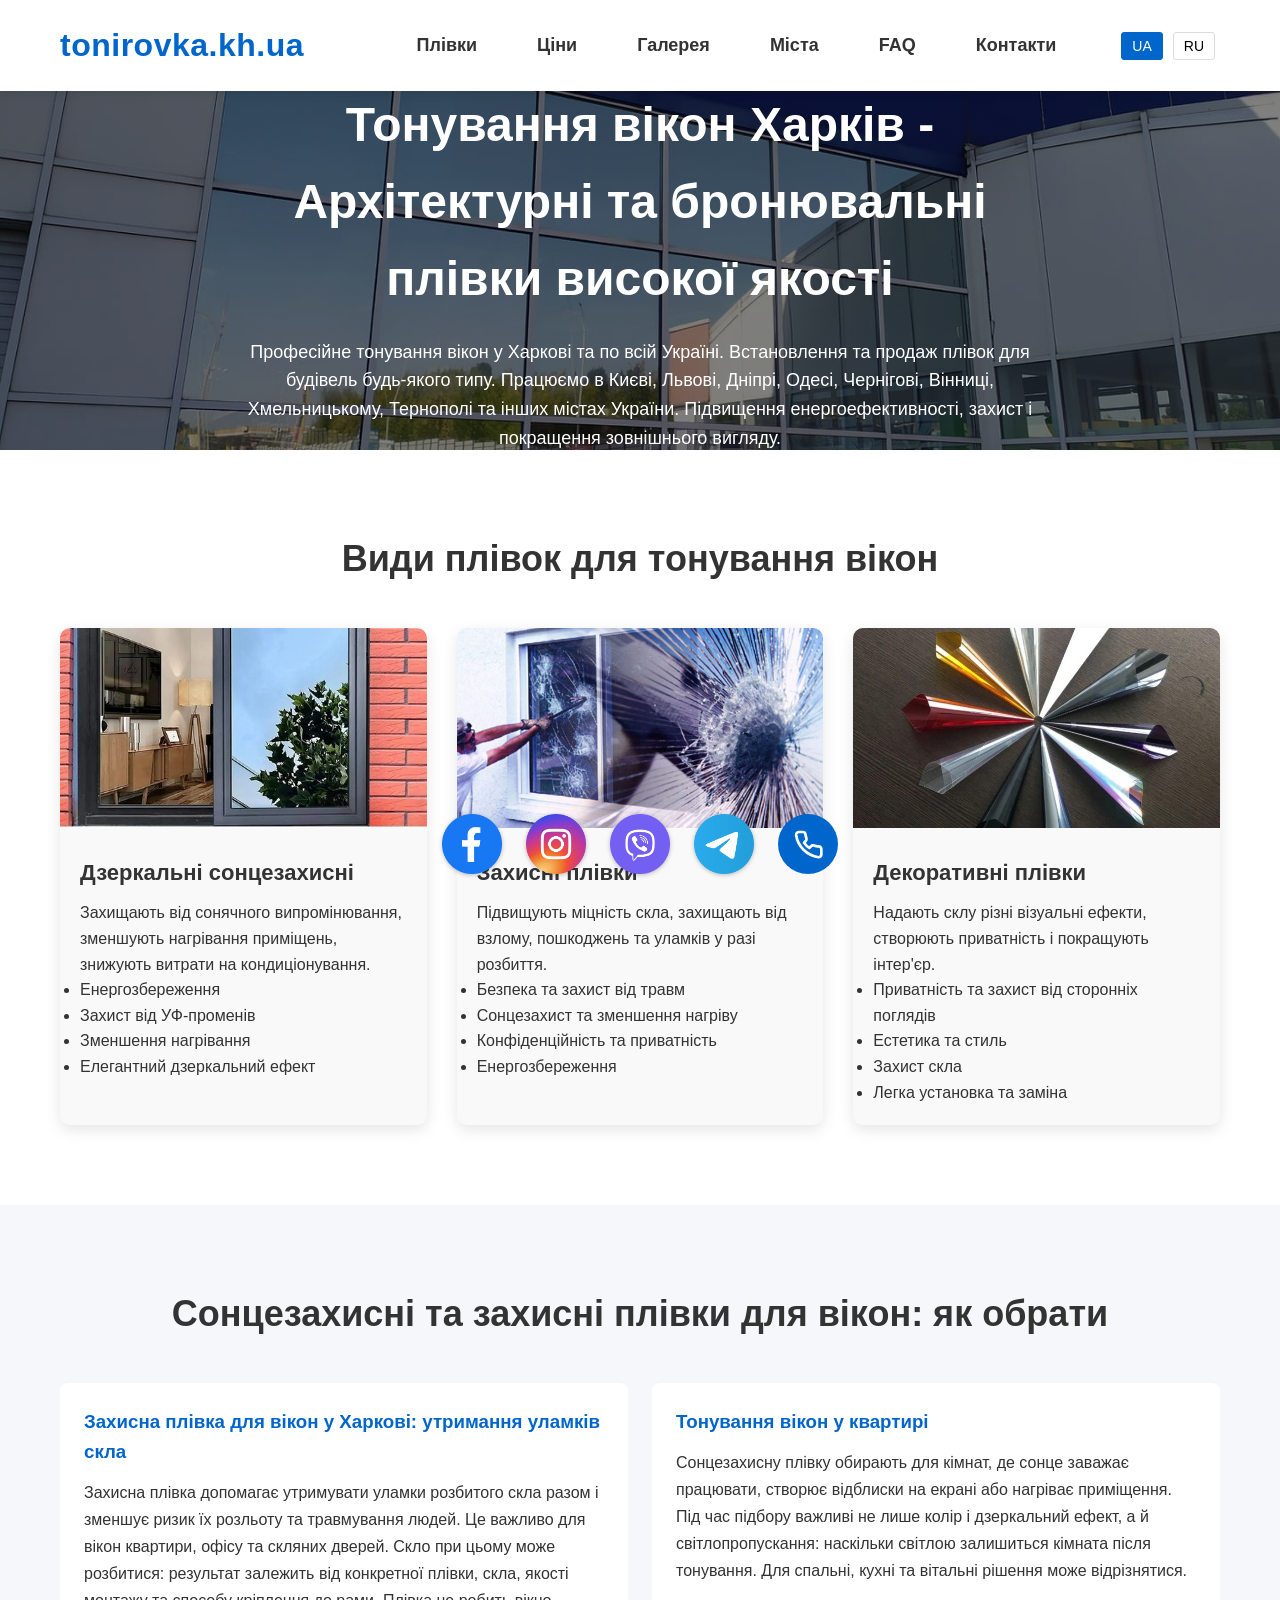
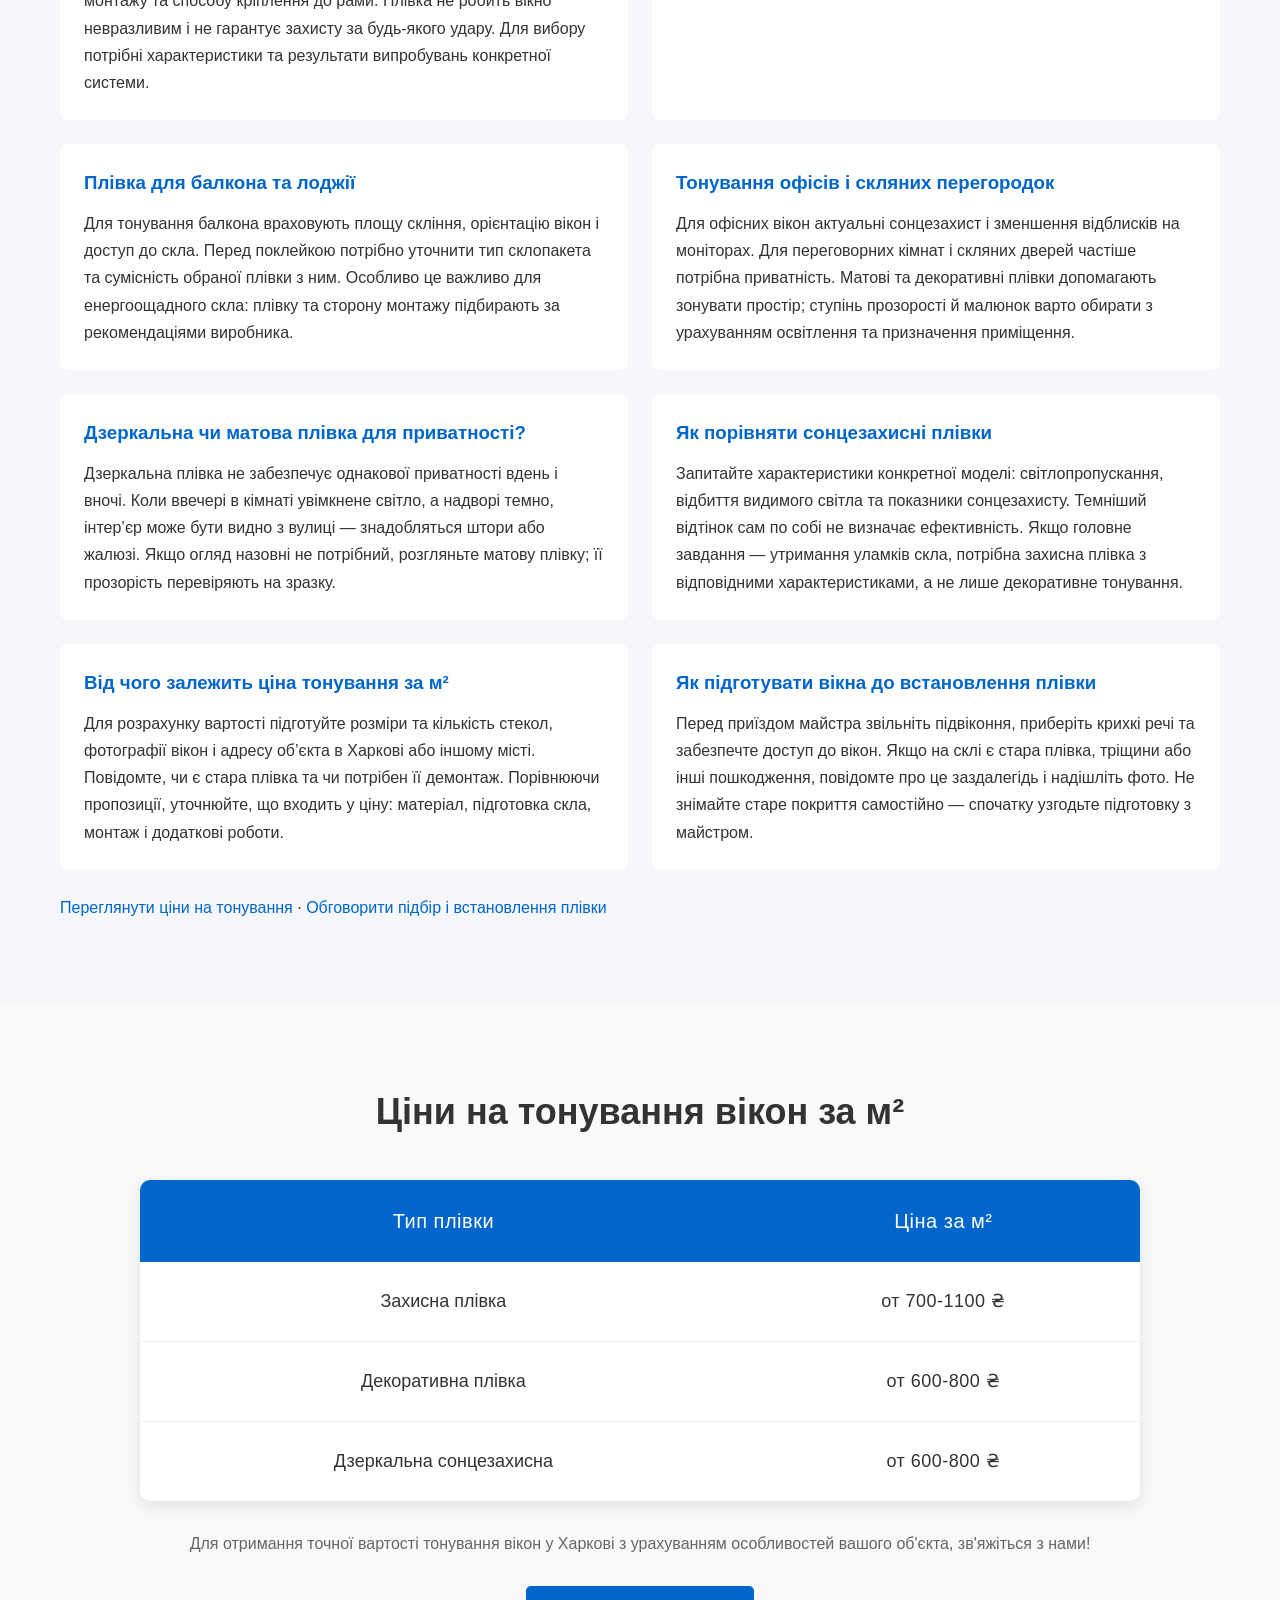
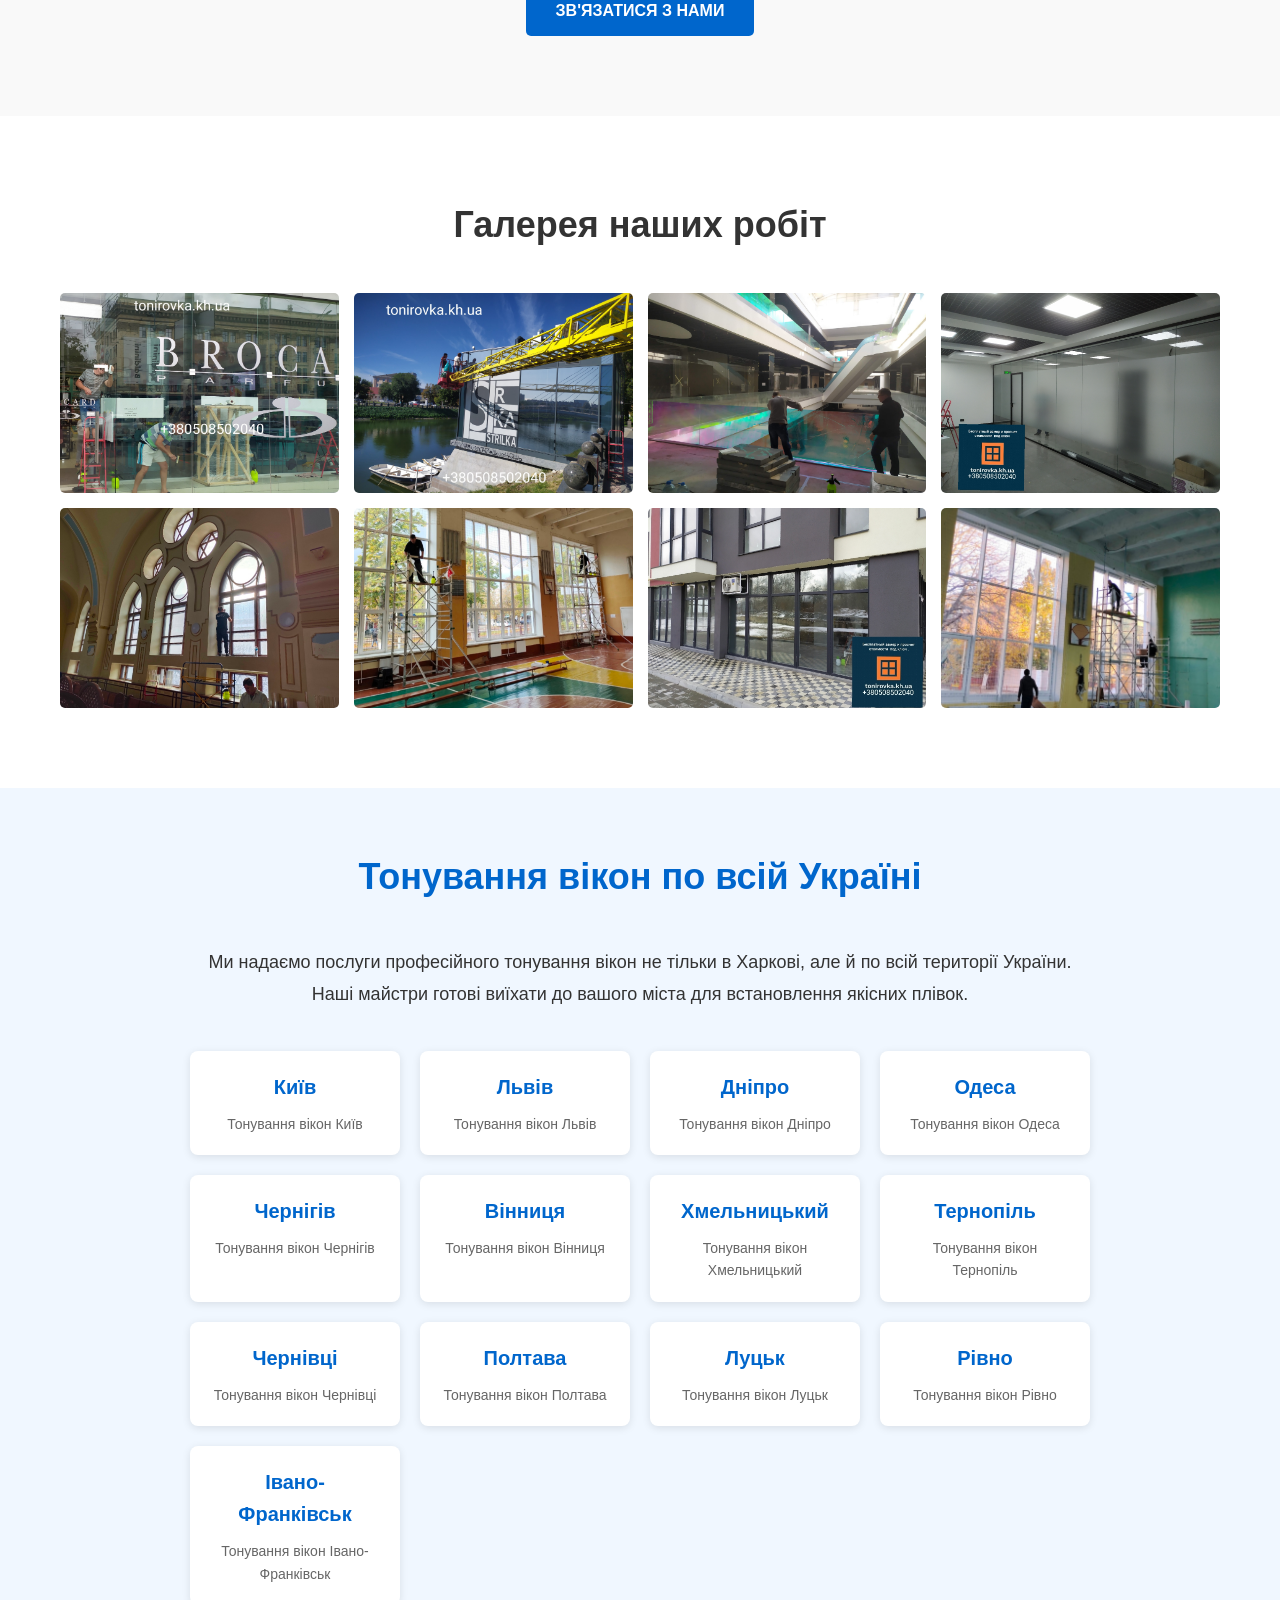
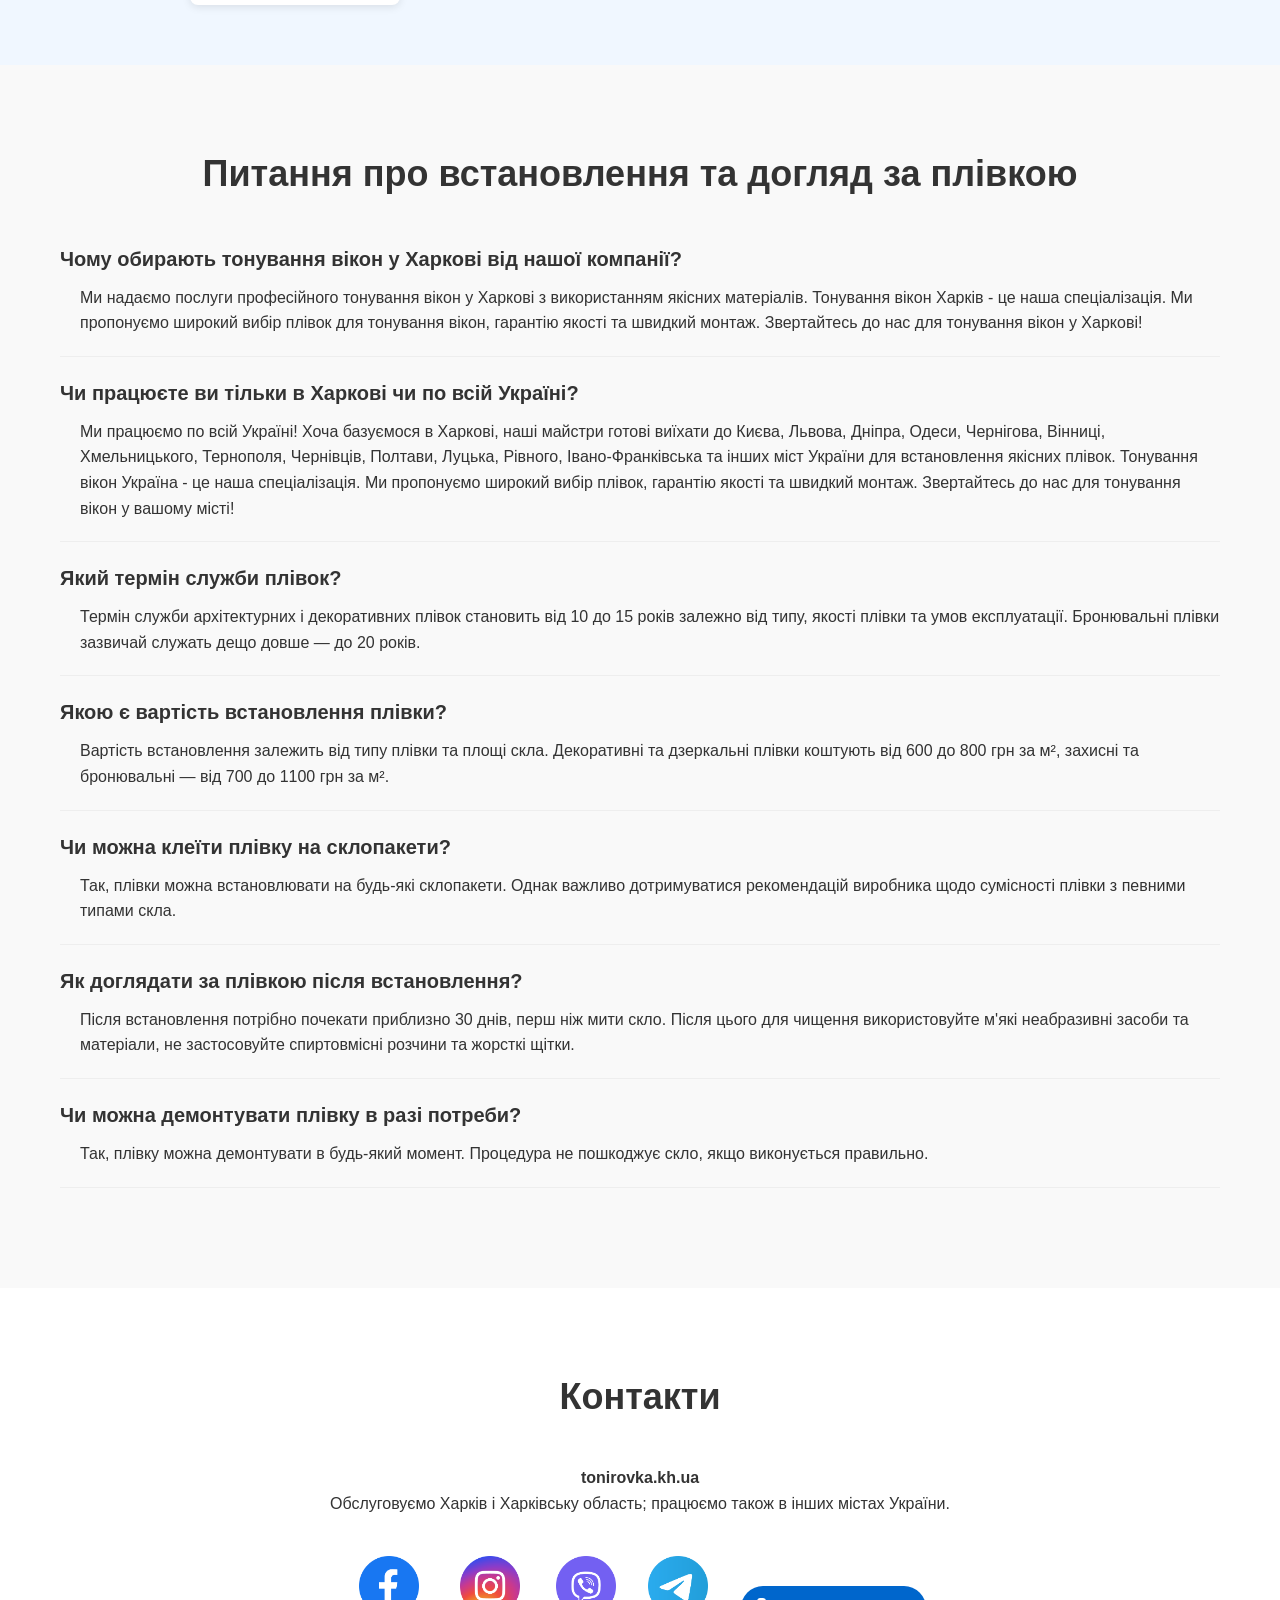
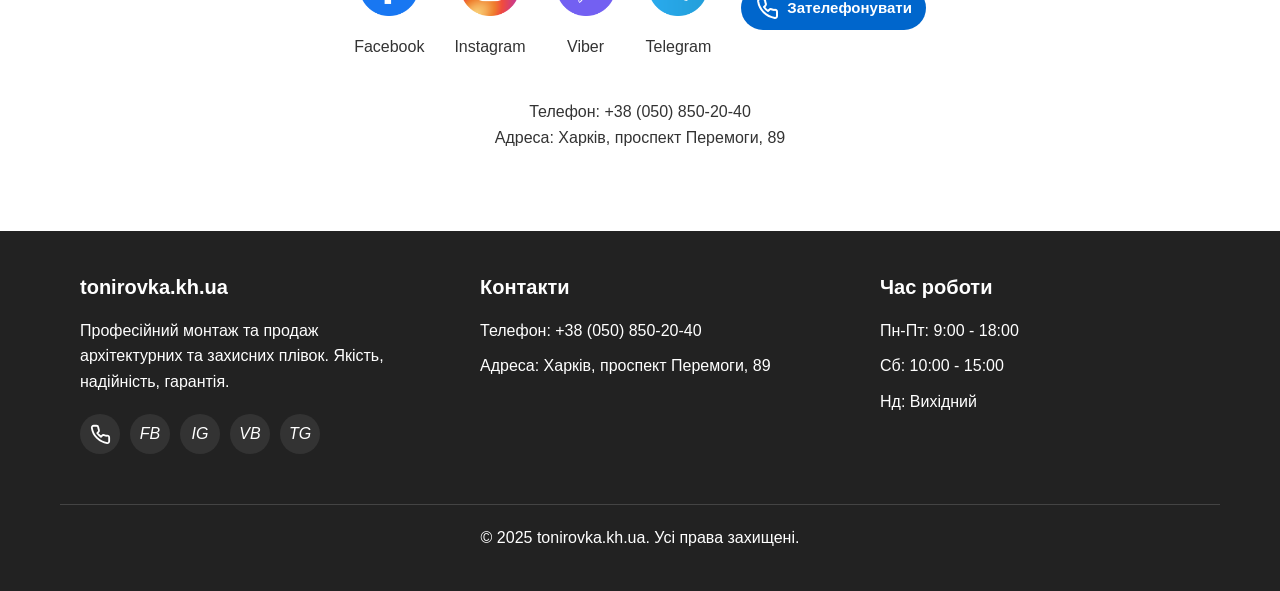
==== commit 406a82d4: "Align footer telephone shortcut with social icons using a stable SVG" ====
--- a/index.html
+++ b/index.html
@@ -72,7 +72,7 @@
     <script type="application/ld+json">{"@context":"https://schema.org","@type":"BreadcrumbList","itemListElement":[{"@type":"ListItem","position":1,"name":"Главная","item":"https://tonirovka.kh.ua/"},{"@type":"ListItem","position":2,"name":"Пленки","item":"https://tonirovka.kh.ua/#films"},{"@type":"ListItem","position":3,"name":"Цены","item":"https://tonirovka.kh.ua/#pricing"},{"@type":"ListItem","position":4,"name":"Галерея","item":"https://tonirovka.kh.ua/#gallery"},{"@type":"ListItem","position":5,"name":"FAQ","item":"https://tonirovka.kh.ua/#faq"},{"@type":"ListItem","position":6,"name":"Контакты","item":"https://tonirovka.kh.ua/#contacts"}]}</script>
     <script type="application/ld+json">{"@context":"https://schema.org","@type":"FAQPage","mainEntity":[{"@type":"Question","name":"Чому обирають тонування вікон у Харкові від нашої компанії?","acceptedAnswer":{"@type":"Answer","text":"Ми надаємо послуги професійного тонування вікон у Харкові з використанням якісних матеріалів. Пропонуємо широкий вибір плівок, гарантію якості та швидкий монтаж."}},{"@type":"Question","name":"Чи працюєте ви тільки в Харкові чи по всій Україні?","acceptedAnswer":{"@type":"Answer","text":"Працюємо по всій Україні. Наші майстри виїжджають до Києва, Львова, Дніпра, Одеси, Чернігова, Вінниці, Хмельницького, Тернополя та інших міст."}},{"@type":"Question","name":"Який термін служби плівок?","acceptedAnswer":{"@type":"Answer","text":"Термін служби архітектурних і декоративних плівок становить приблизно 10-15 років, бронювальних - до 20 років залежно від умов експлуатації."}},{"@type":"Question","name":"Якою є вартість встановлення плівки?","acceptedAnswer":{"@type":"Answer","text":"Вартість залежить від типу плівки та площі скла: декоративні і дзеркальні плівки - від 600 до 800 грн/м², захисні і бронювальні - від 700 до 1100 грн/м²."}}]}</script>
 <link rel="preload" as="image" href="images/hero-bg.jpg?v=1761748949" fetchpriority="high">
-<link rel="stylesheet" href="css/main.css?v=20260924-phone-stats">
+<link rel="stylesheet" href="css/main.css?v=20260924-phone-icon">
 <noscript><link rel="stylesheet" href="css/noscript.css"></noscript>
 <link rel="stylesheet" href="css/page-layout.css?v=20260921-revert" media="all">
 <link rel="stylesheet" href="css/print.css?v=20260921" media="print">
@@ -425,7 +425,7 @@
 архітектурних та захисних плівок.
 Якість, надійність, гарантія.</p>
 <div class="social-links">
-<a href="tel:+380508502040" class="contact-phone-action" data-lang-uk="☎ Зателефонувати" data-lang-ru="☎ Позвонить">☎ Зателефонувати</a>
+<a href="tel:+380508502040" class="contact-phone-action" data-lang-uk="Зателефонувати" data-lang-ru="Позвонить">Зателефонувати</a>
 <a href="https://www.facebook.com/share/g/1BTLa9rgcs/" target="_blank" rel="noopener noreferrer"><i>FB</i></a>
 <a href="https://www.instagram.com/tonirovka.kh.ua?igsh=MXJrODF0dDg1bjBmZQ==" target="_blank" rel="noopener noreferrer"><i>IG</i></a>
 <a href="viber://chat?number=+380508502040" target="_blank" rel="noopener noreferrer"><i>VB</i></a>
@@ -454,7 +454,7 @@
     
     <script src="js/main.js?v=20260921-noemail"></script>
 <script src="js/contact-stats.js?v=20260924-phone-stats" defer></script>
-<script src="js/floating-contacts.js?v=20260924-phone-stats" defer></script>
+<script src="js/floating-contacts.js?v=20260924-phone-icon" defer></script>
 <script async src='https://callback.cityhost.ua/js/' data-lang='uk'></script>
 </body>
 </html>
--- a/css/main.css
+++ b/css/main.css
@@ -648,3 +648,15 @@
 
 footer .social-links .contact-phone-action, #contacts .contacts-container .contact-phone-action { display:inline-flex; width:auto; height:auto; min-height:44px; padding:0 14px; border-radius:24px; background:#0066cc; color:#fff; font:600 15px/1.2 Arial,sans-serif; vertical-align:middle; }
 #contacts .contacts-container .contact-phone-action { align-self:center; }
+
+/* SVG avoids platform-dependent emoji metrics; labels remain accessible. */
+.contact-phone-action::before { content:""; display:block; flex:0 0 24px; width:24px; height:24px; background:center/contain no-repeat url("data:image/svg+xml,%3Csvg xmlns='http://www.w3.org/2000/svg' viewBox='0 0 24 24' fill='none' stroke='white' stroke-width='2' stroke-linecap='round' stroke-linejoin='round'%3E%3Cpath d='M22 16.9v3a2 2 0 0 1-2.2 2A19.8 19.8 0 0 1 3.1 5.2 2 2 0 0 1 5.1 3h3a2 2 0 0 1 2 1.7c.1 1 .4 2 .7 2.9a2 2 0 0 1-.5 2.1L9 11a16 16 0 0 0 4 4l1.3-1.3a2 2 0 0 1 2.1-.5c.9.3 1.9.6 2.9.7a2 2 0 0 1 2.7 2z'/%3E%3C/svg%3E"); }
+footer .social-links { display:flex; align-items:center; gap:10px; }
+footer .social-links a { margin-right:0; flex-shrink:0; }
+footer .social-links .contact-phone-action { width:40px; height:40px; min-width:40px; min-height:40px; padding:0; border-radius:50%; background:#333; font-size:0; line-height:0; }
+footer .social-links .contact-phone-action:hover { background:#0066cc; }
+footer .social-links .contact-phone-action::before { width:22px; height:22px; flex-basis:22px; }
+.floating-contacts .contact-phone-action { font-size:0; line-height:0; }
+.floating-contacts .contact-phone-action::before { width:32px; height:32px; flex-basis:32px; }
+#contacts .contacts-container .contact-phone-action { gap:8px; }
+@media(max-width:600px) { .floating-contacts .contact-phone-action::before { width:26px; height:26px; flex-basis:26px; } }
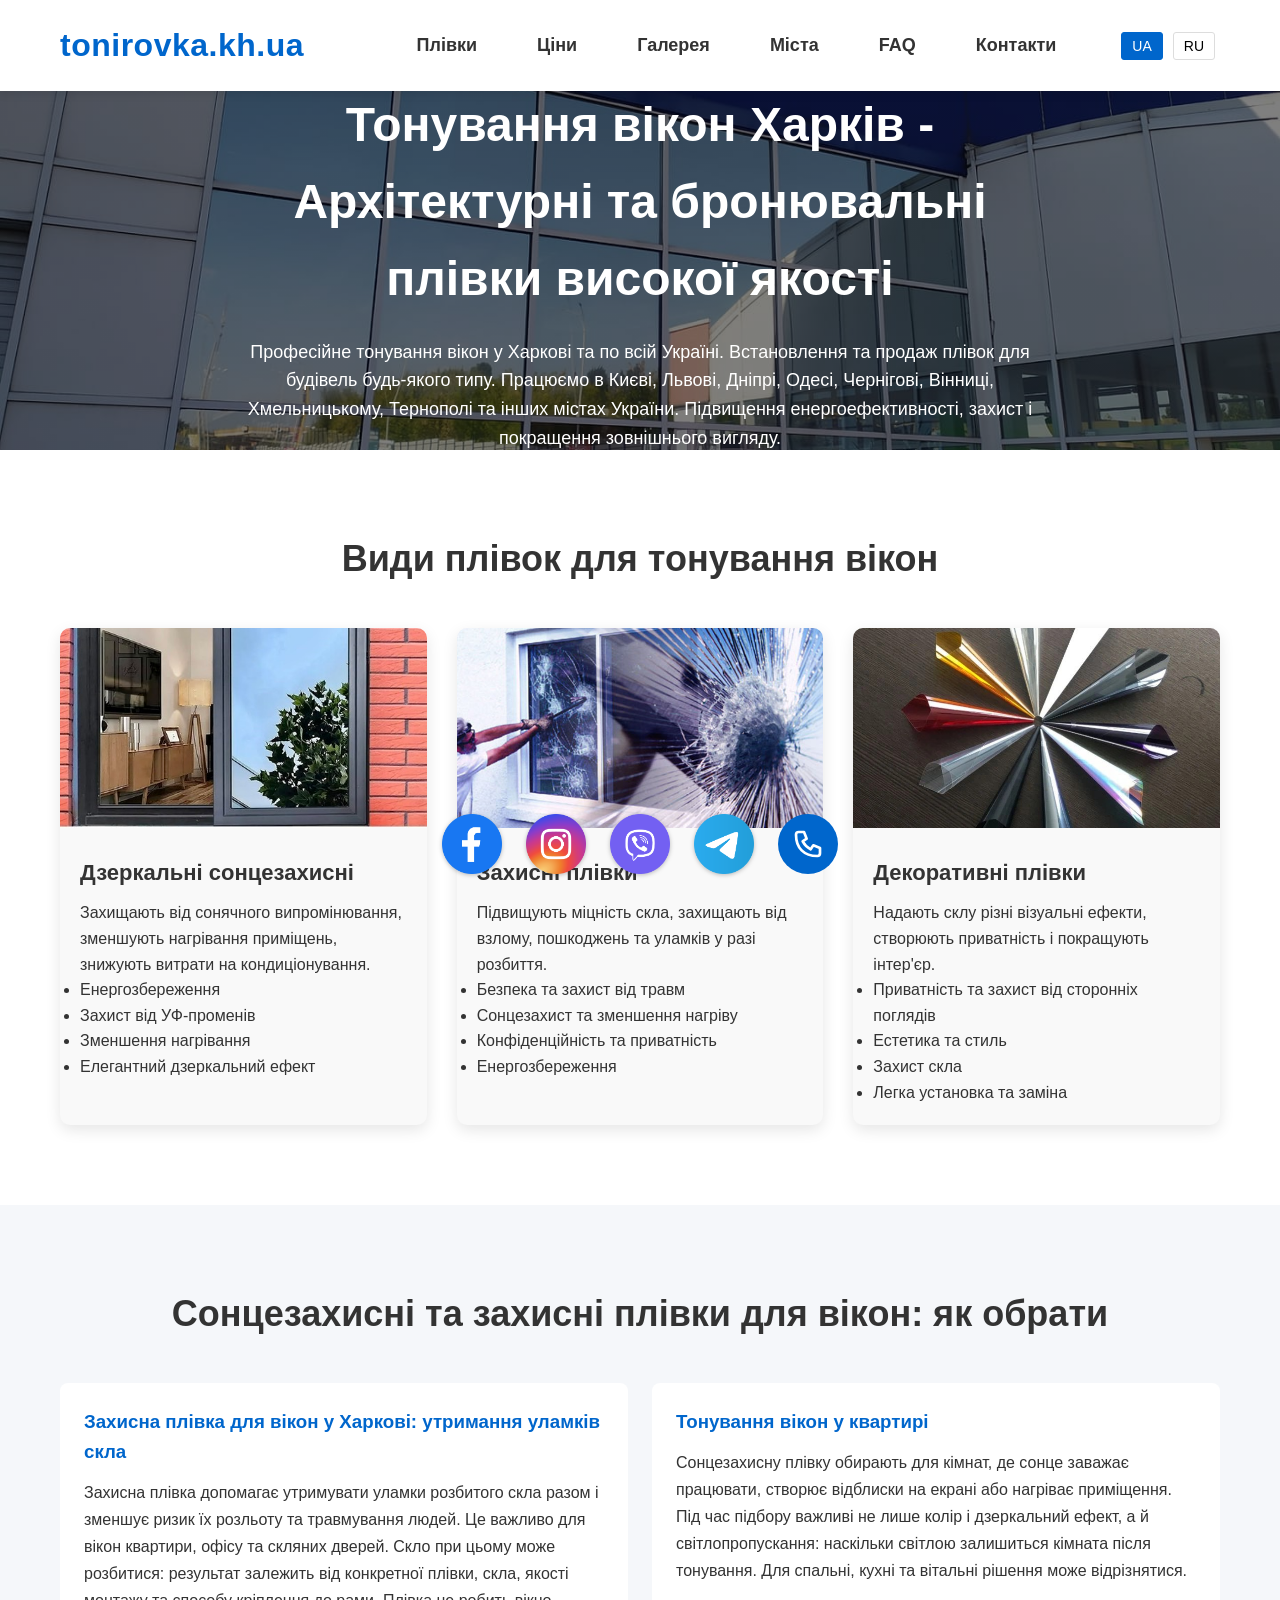
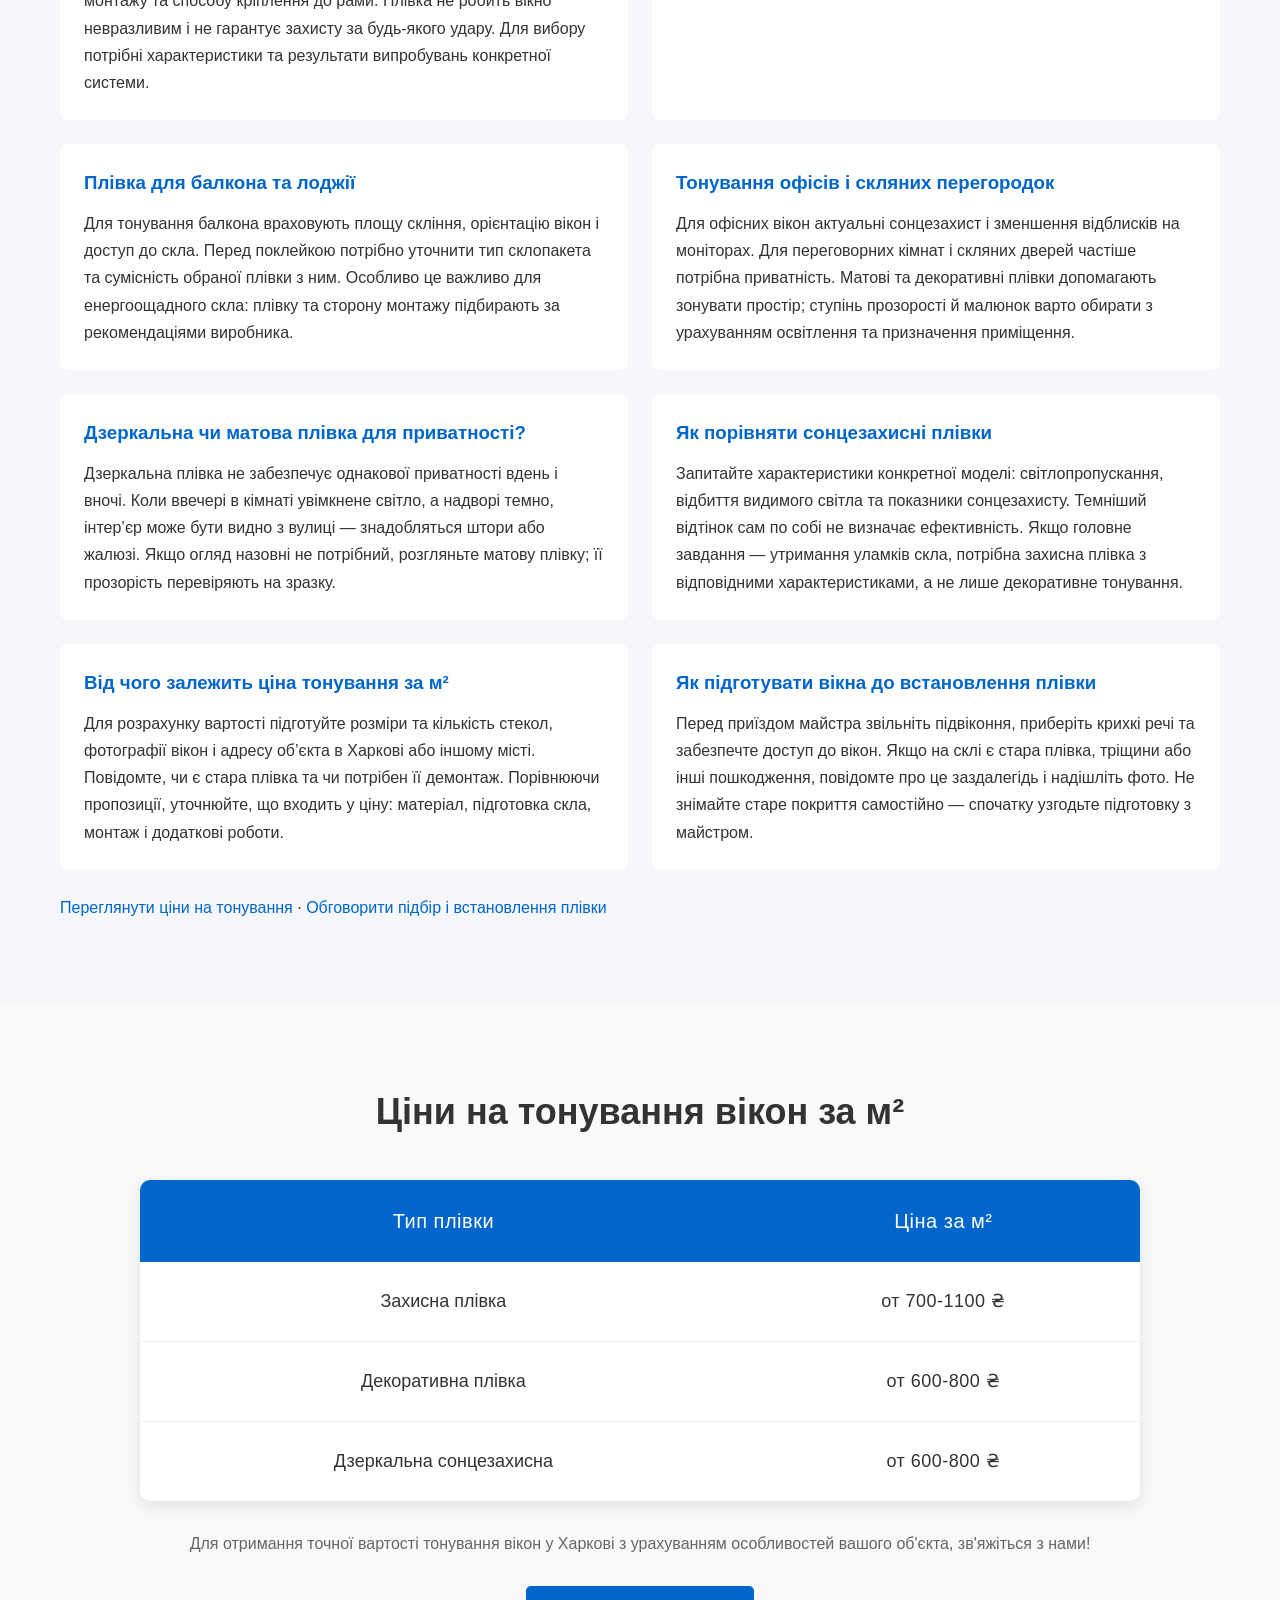
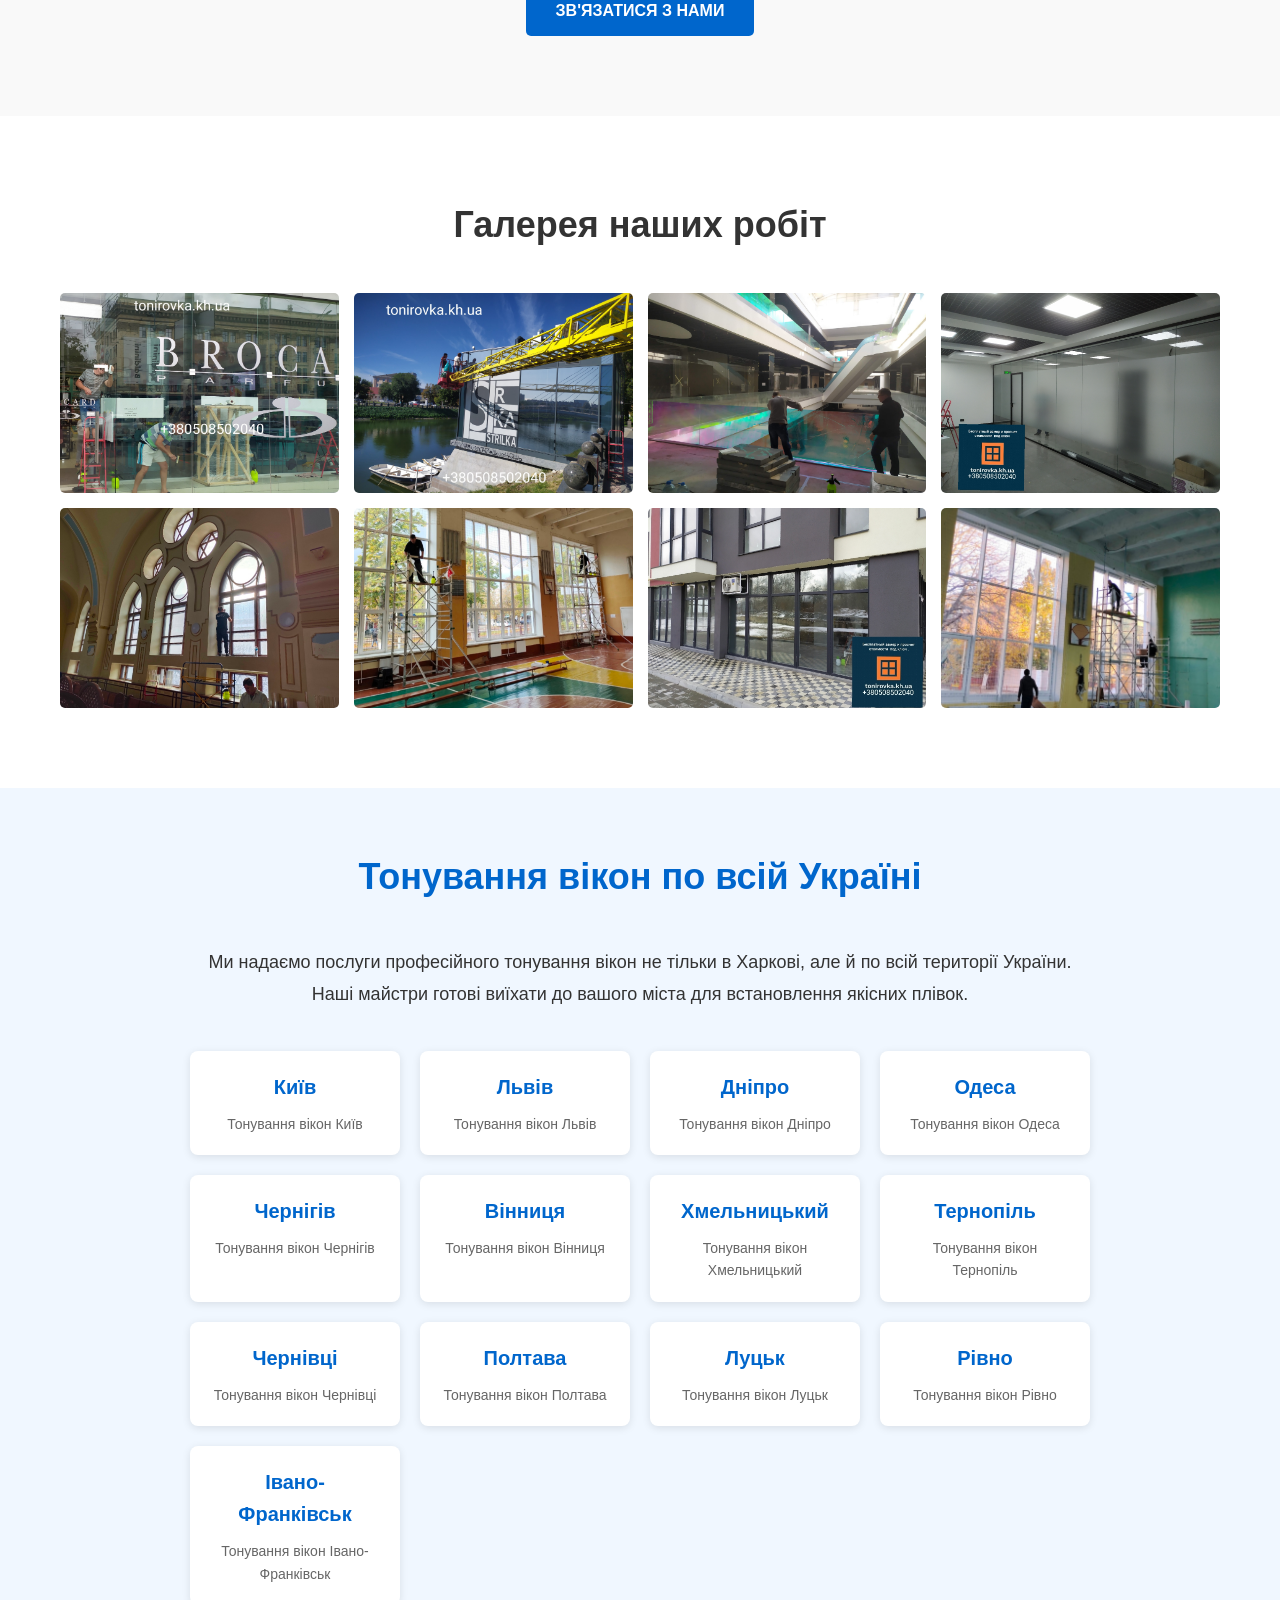
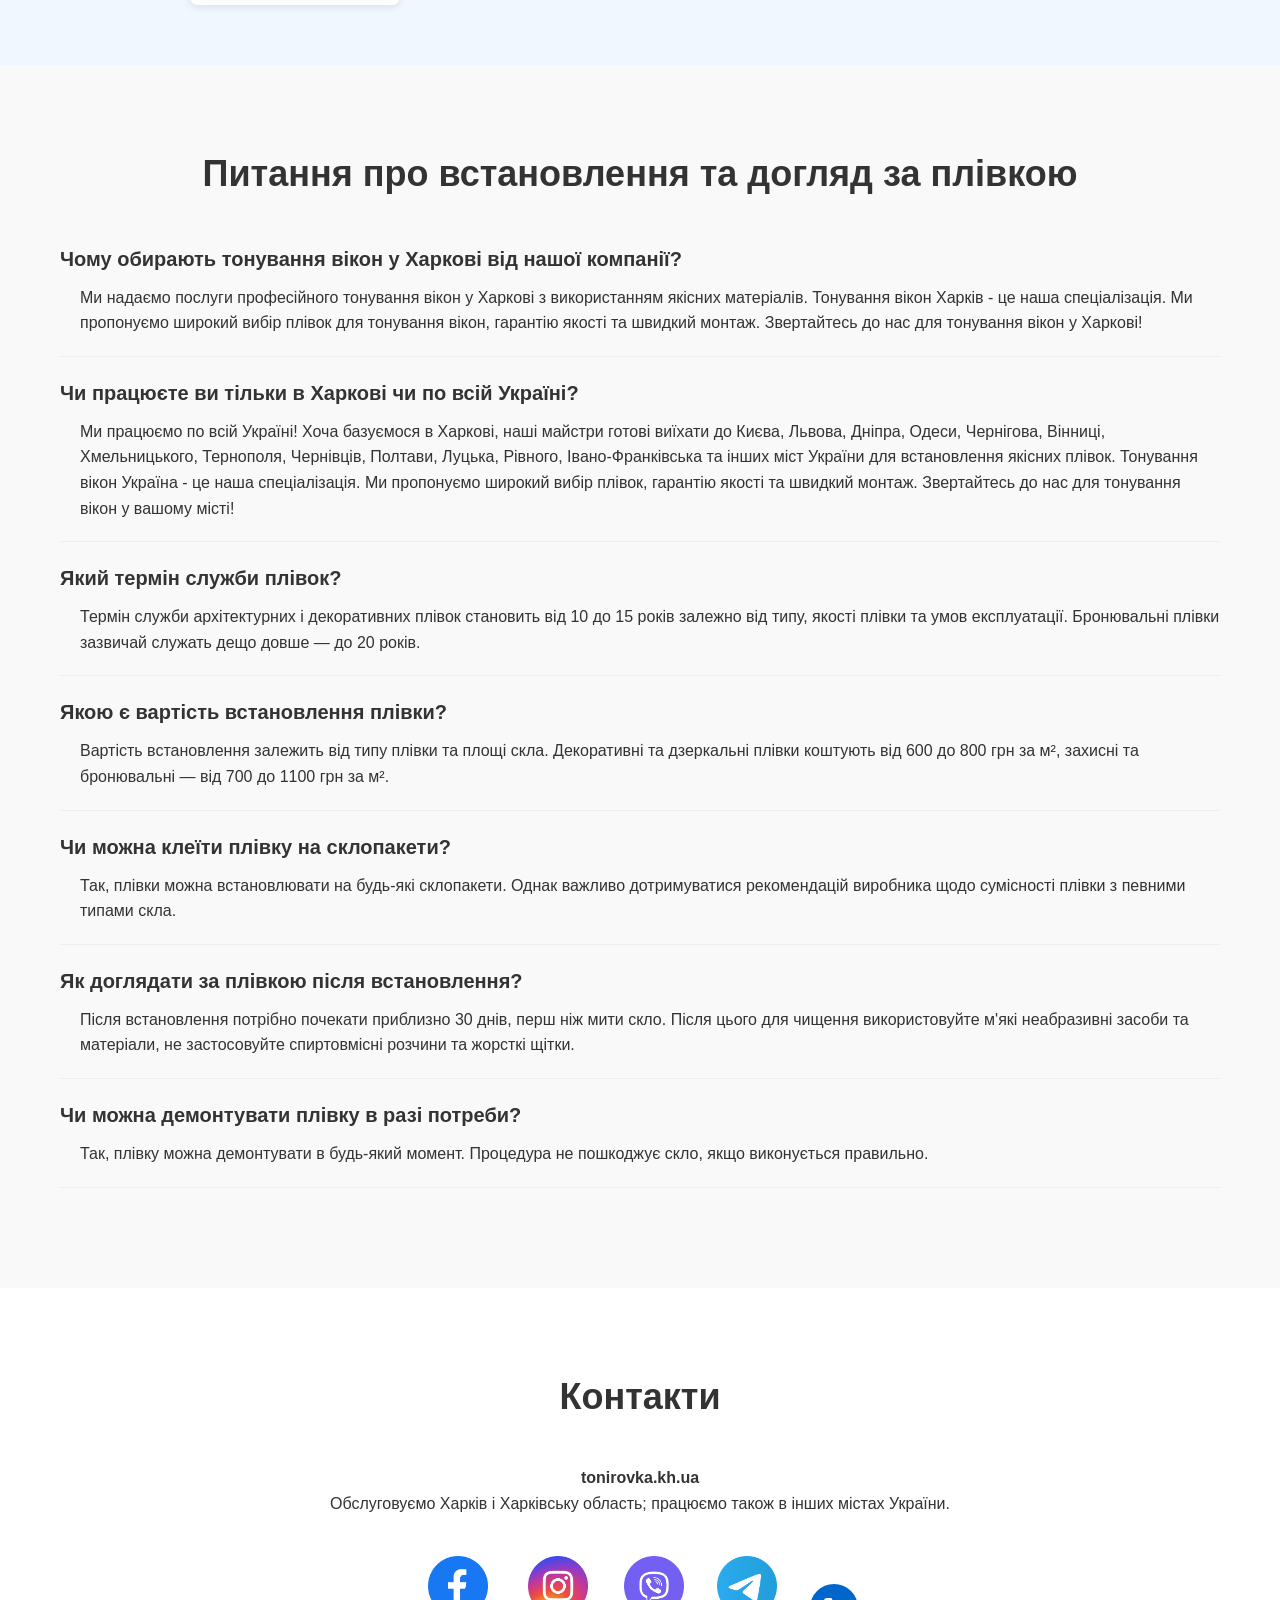
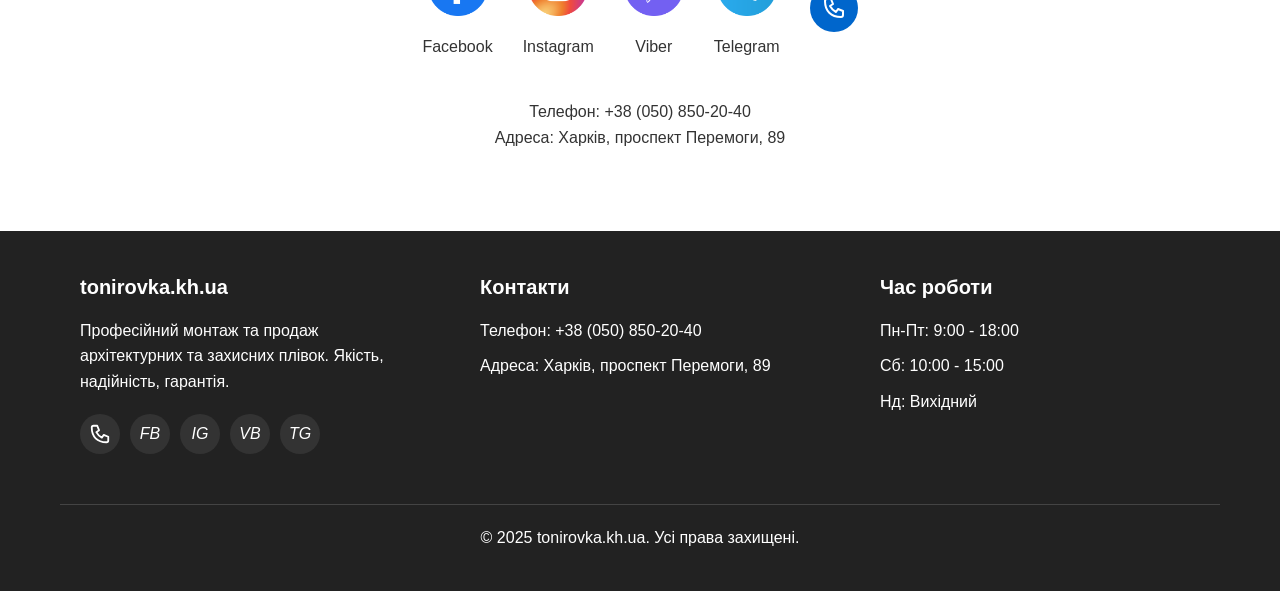
==== commit 802fd9a1: "Render phone shortcuts as SVG-only markup without CSS-hidden text" ====
--- a/index.html
+++ b/index.html
@@ -72,7 +72,7 @@
     <script type="application/ld+json">{"@context":"https://schema.org","@type":"BreadcrumbList","itemListElement":[{"@type":"ListItem","position":1,"name":"Главная","item":"https://tonirovka.kh.ua/"},{"@type":"ListItem","position":2,"name":"Пленки","item":"https://tonirovka.kh.ua/#films"},{"@type":"ListItem","position":3,"name":"Цены","item":"https://tonirovka.kh.ua/#pricing"},{"@type":"ListItem","position":4,"name":"Галерея","item":"https://tonirovka.kh.ua/#gallery"},{"@type":"ListItem","position":5,"name":"FAQ","item":"https://tonirovka.kh.ua/#faq"},{"@type":"ListItem","position":6,"name":"Контакты","item":"https://tonirovka.kh.ua/#contacts"}]}</script>
     <script type="application/ld+json">{"@context":"https://schema.org","@type":"FAQPage","mainEntity":[{"@type":"Question","name":"Чому обирають тонування вікон у Харкові від нашої компанії?","acceptedAnswer":{"@type":"Answer","text":"Ми надаємо послуги професійного тонування вікон у Харкові з використанням якісних матеріалів. Пропонуємо широкий вибір плівок, гарантію якості та швидкий монтаж."}},{"@type":"Question","name":"Чи працюєте ви тільки в Харкові чи по всій Україні?","acceptedAnswer":{"@type":"Answer","text":"Працюємо по всій Україні. Наші майстри виїжджають до Києва, Львова, Дніпра, Одеси, Чернігова, Вінниці, Хмельницького, Тернополя та інших міст."}},{"@type":"Question","name":"Який термін служби плівок?","acceptedAnswer":{"@type":"Answer","text":"Термін служби архітектурних і декоративних плівок становить приблизно 10-15 років, бронювальних - до 20 років залежно від умов експлуатації."}},{"@type":"Question","name":"Якою є вартість встановлення плівки?","acceptedAnswer":{"@type":"Answer","text":"Вартість залежить від типу плівки та площі скла: декоративні і дзеркальні плівки - від 600 до 800 грн/м², захисні і бронювальні - від 700 до 1100 грн/м²."}}]}</script>
 <link rel="preload" as="image" href="images/hero-bg.jpg?v=1761748949" fetchpriority="high">
-<link rel="stylesheet" href="css/main.css?v=20260924-phone-icon">
+<link rel="stylesheet" href="css/main.css?v=20260924-phone-svg">
 <noscript><link rel="stylesheet" href="css/noscript.css"></noscript>
 <link rel="stylesheet" href="css/page-layout.css?v=20260921-revert" media="all">
 <link rel="stylesheet" href="css/print.css?v=20260921" media="print">
@@ -425,7 +425,7 @@
 архітектурних та захисних плівок.
 Якість, надійність, гарантія.</p>
 <div class="social-links">
-<a href="tel:+380508502040" class="contact-phone-action" data-lang-uk="Зателефонувати" data-lang-ru="Позвонить">Зателефонувати</a>
+<a href="tel:+380508502040" class="contact-phone-action" aria-label="Зателефонувати" title="Зателефонувати"><svg xmlns="http://www.w3.org/2000/svg" width="24" height="24" viewBox="0 0 24 24" fill="none" stroke="currentColor" stroke-width="2" stroke-linecap="round" stroke-linejoin="round" aria-hidden="true" focusable="false"><path d="M5 3h4l2 5-3 2a15 15 0 0 0 6 6l2-3 5 2v4a2 2 0 0 1-2 2C9 21 3 15 3 5a2 2 0 0 1 2-2z"/></svg></a>
 <a href="https://www.facebook.com/share/g/1BTLa9rgcs/" target="_blank" rel="noopener noreferrer"><i>FB</i></a>
 <a href="https://www.instagram.com/tonirovka.kh.ua?igsh=MXJrODF0dDg1bjBmZQ==" target="_blank" rel="noopener noreferrer"><i>IG</i></a>
 <a href="viber://chat?number=+380508502040" target="_blank" rel="noopener noreferrer"><i>VB</i></a>
@@ -454,7 +454,7 @@
     
     <script src="js/main.js?v=20260921-noemail"></script>
 <script src="js/contact-stats.js?v=20260924-phone-stats" defer></script>
-<script src="js/floating-contacts.js?v=20260924-phone-icon" defer></script>
+<script src="js/floating-contacts.js?v=20260924-phone-svg" defer></script>
 <script async src='https://callback.cityhost.ua/js/' data-lang='uk'></script>
 </body>
 </html>
--- a/css/main.css
+++ b/css/main.css
@@ -649,14 +649,13 @@
 footer .social-links .contact-phone-action, #contacts .contacts-container .contact-phone-action { display:inline-flex; width:auto; height:auto; min-height:44px; padding:0 14px; border-radius:24px; background:#0066cc; color:#fff; font:600 15px/1.2 Arial,sans-serif; vertical-align:middle; }
 #contacts .contacts-container .contact-phone-action { align-self:center; }
 
-/* SVG avoids platform-dependent emoji metrics; labels remain accessible. */
-.contact-phone-action::before { content:""; display:block; flex:0 0 24px; width:24px; height:24px; background:center/contain no-repeat url("data:image/svg+xml,%3Csvg xmlns='http://www.w3.org/2000/svg' viewBox='0 0 24 24' fill='none' stroke='white' stroke-width='2' stroke-linecap='round' stroke-linejoin='round'%3E%3Cpath d='M22 16.9v3a2 2 0 0 1-2.2 2A19.8 19.8 0 0 1 3.1 5.2 2 2 0 0 1 5.1 3h3a2 2 0 0 1 2 1.7c.1 1 .4 2 .7 2.9a2 2 0 0 1-.5 2.1L9 11a16 16 0 0 0 4 4l1.3-1.3a2 2 0 0 1 2.1-.5c.9.3 1.9.6 2.9.7a2 2 0 0 1 2.7 2z'/%3E%3C/svg%3E"); }
+/* Icons are real SVG elements: no visible label or dependency on font metrics. */
+.contact-phone-action svg { display:block; flex-shrink:0; width:24px; height:24px; }
 footer .social-links { display:flex; align-items:center; gap:10px; }
 footer .social-links a { margin-right:0; flex-shrink:0; }
-footer .social-links .contact-phone-action { width:40px; height:40px; min-width:40px; min-height:40px; padding:0; border-radius:50%; background:#333; font-size:0; line-height:0; }
+footer .social-links .contact-phone-action { width:40px; height:40px; min-width:40px; min-height:40px; padding:0; border-radius:50%; background:#333; }
 footer .social-links .contact-phone-action:hover { background:#0066cc; }
-footer .social-links .contact-phone-action::before { width:22px; height:22px; flex-basis:22px; }
-.floating-contacts .contact-phone-action { font-size:0; line-height:0; }
-.floating-contacts .contact-phone-action::before { width:32px; height:32px; flex-basis:32px; }
-#contacts .contacts-container .contact-phone-action { gap:8px; }
-@media(max-width:600px) { .floating-contacts .contact-phone-action::before { width:26px; height:26px; flex-basis:26px; } }
+footer .social-links .contact-phone-action svg { width:22px; height:22px; }
+.floating-contacts .contact-phone-action svg { width:32px; height:32px; }
+#contacts .contacts-container .contact-phone-action { width:48px; height:48px; padding:0; border-radius:50%; }
+@media(max-width:600px) { .floating-contacts .contact-phone-action svg { width:26px; height:26px; } }
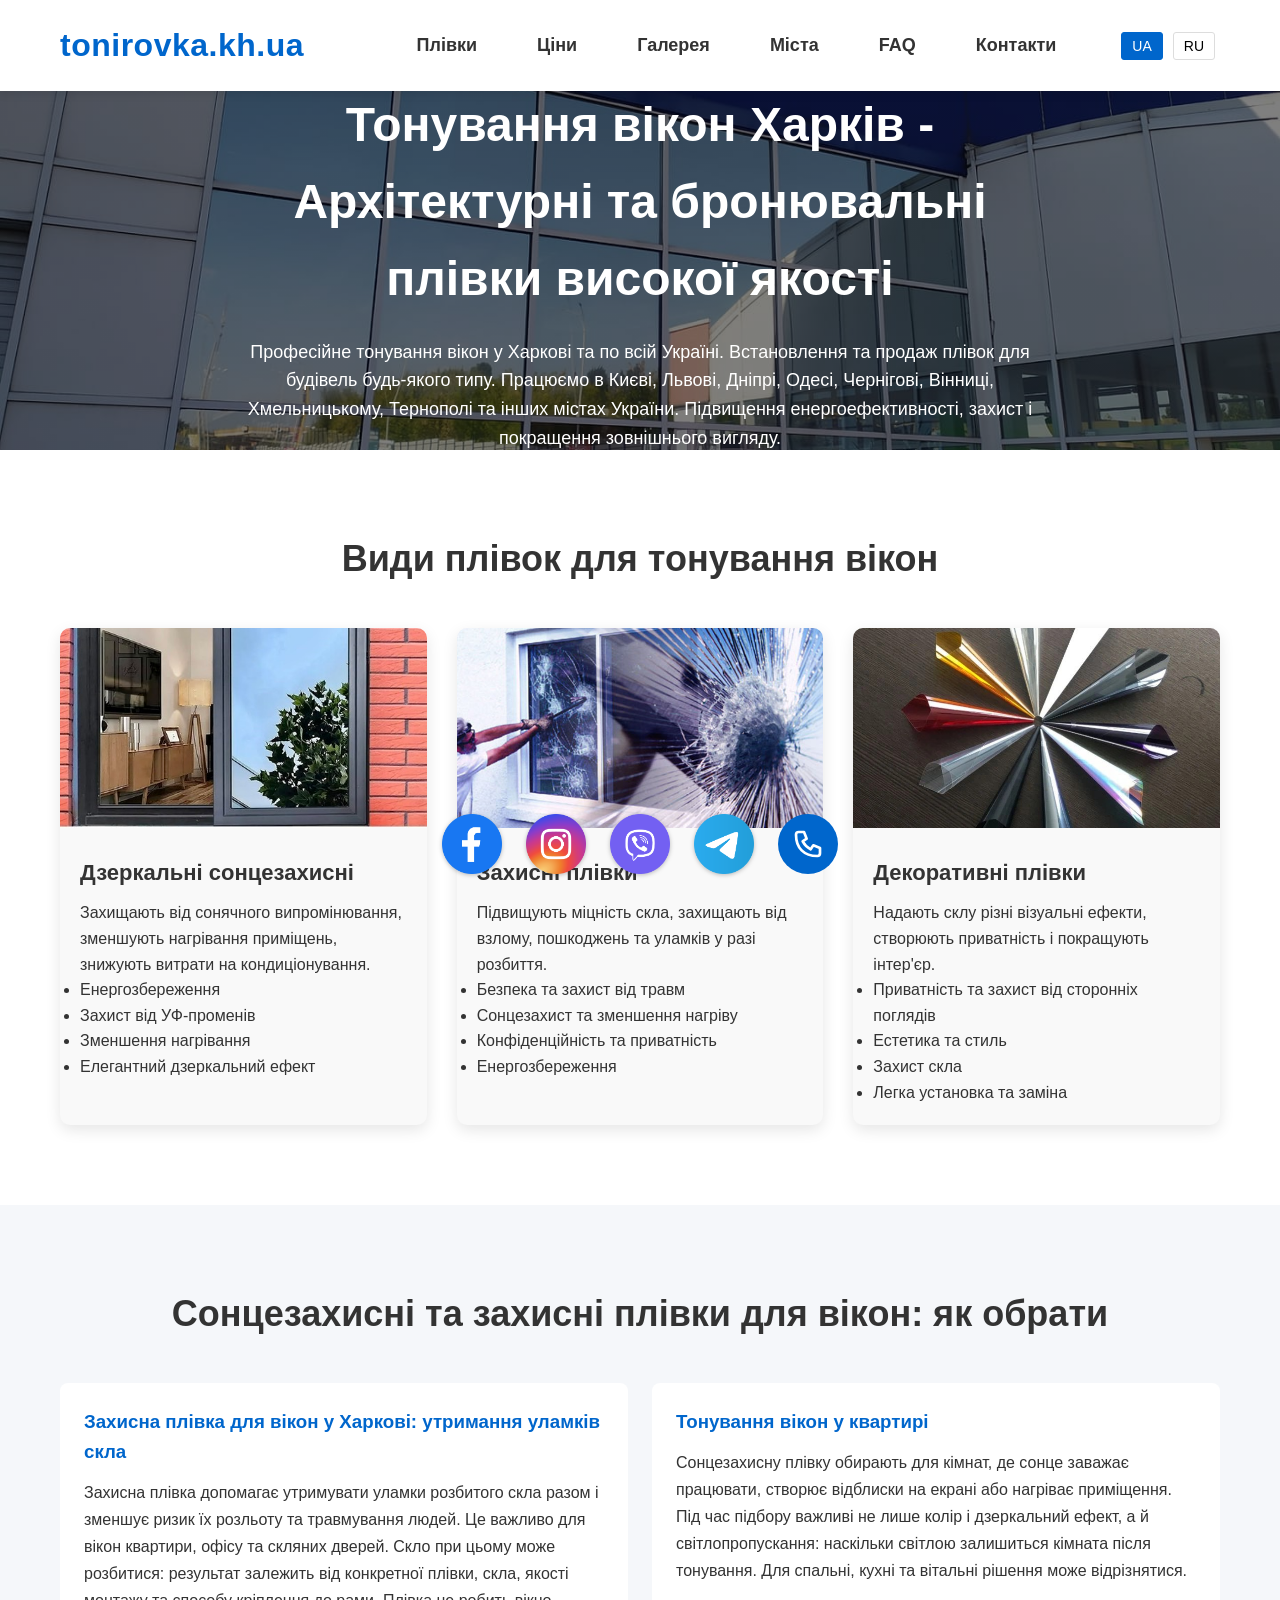
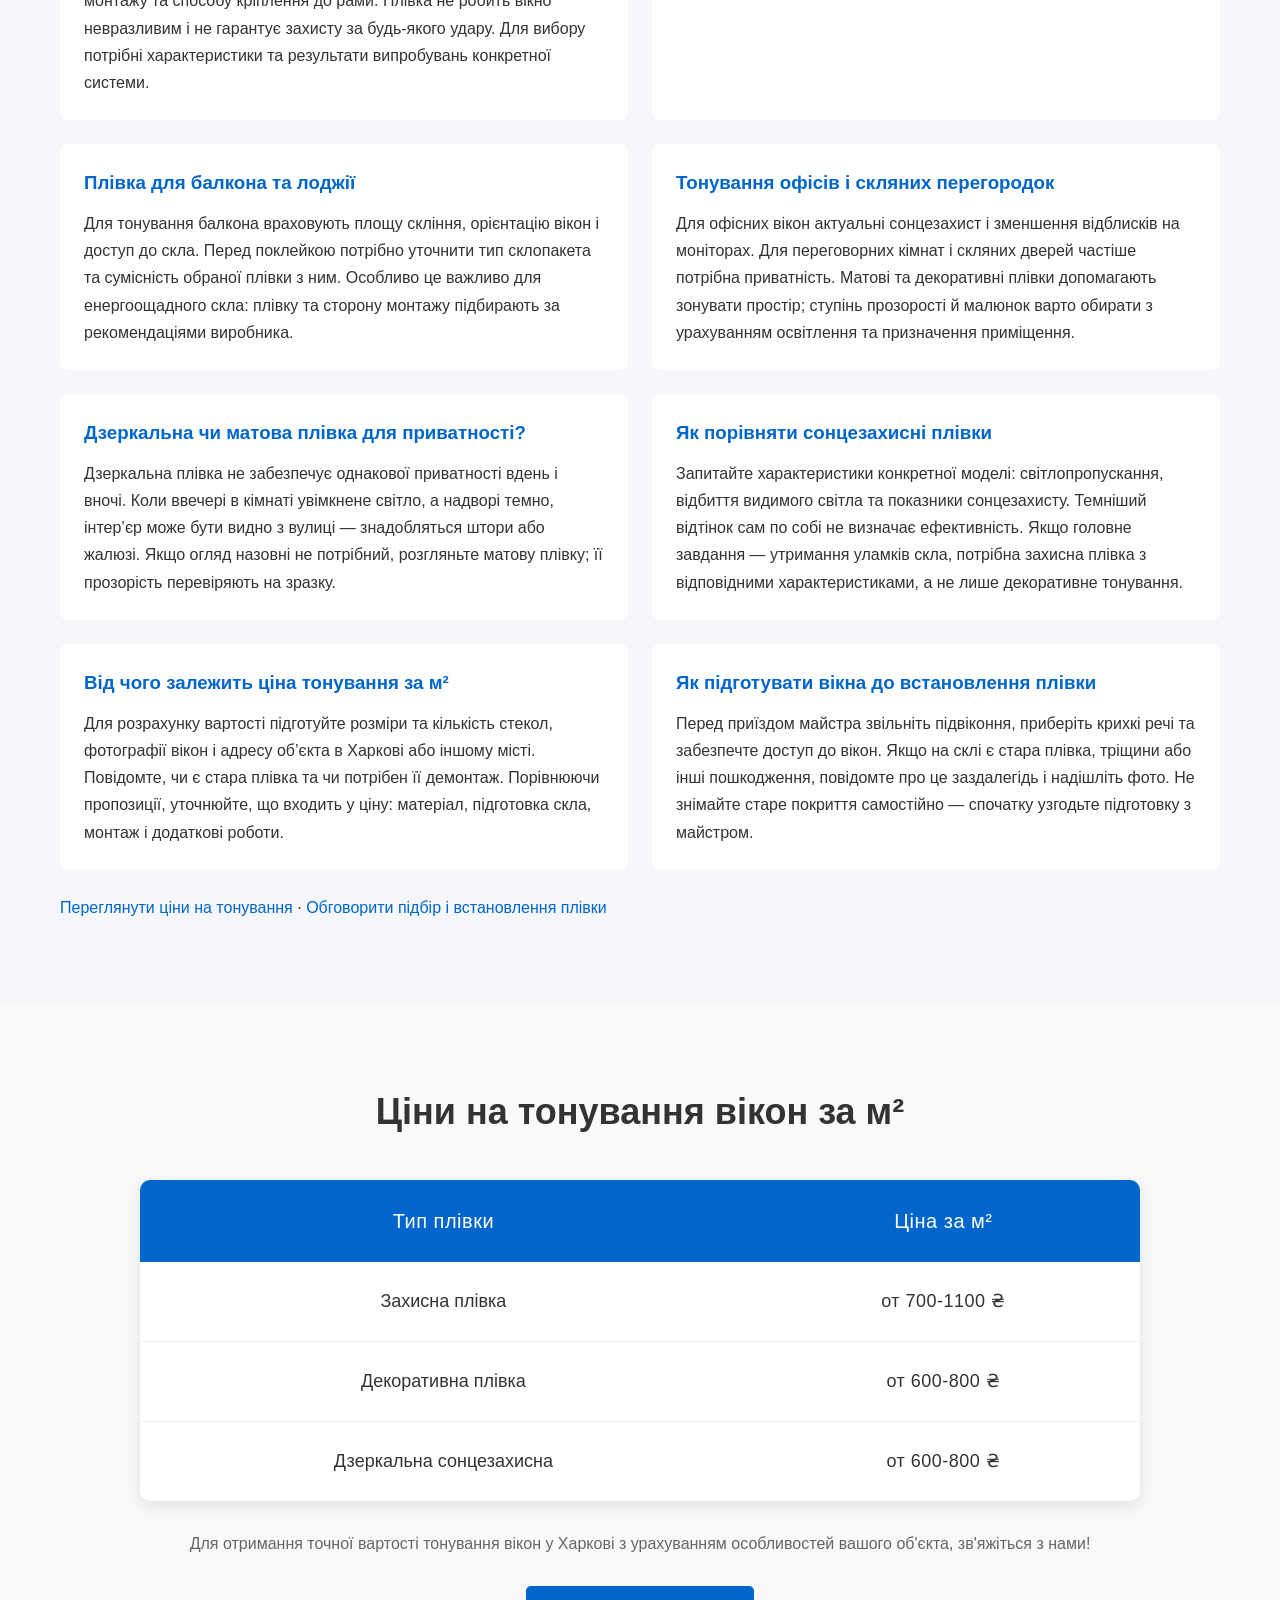
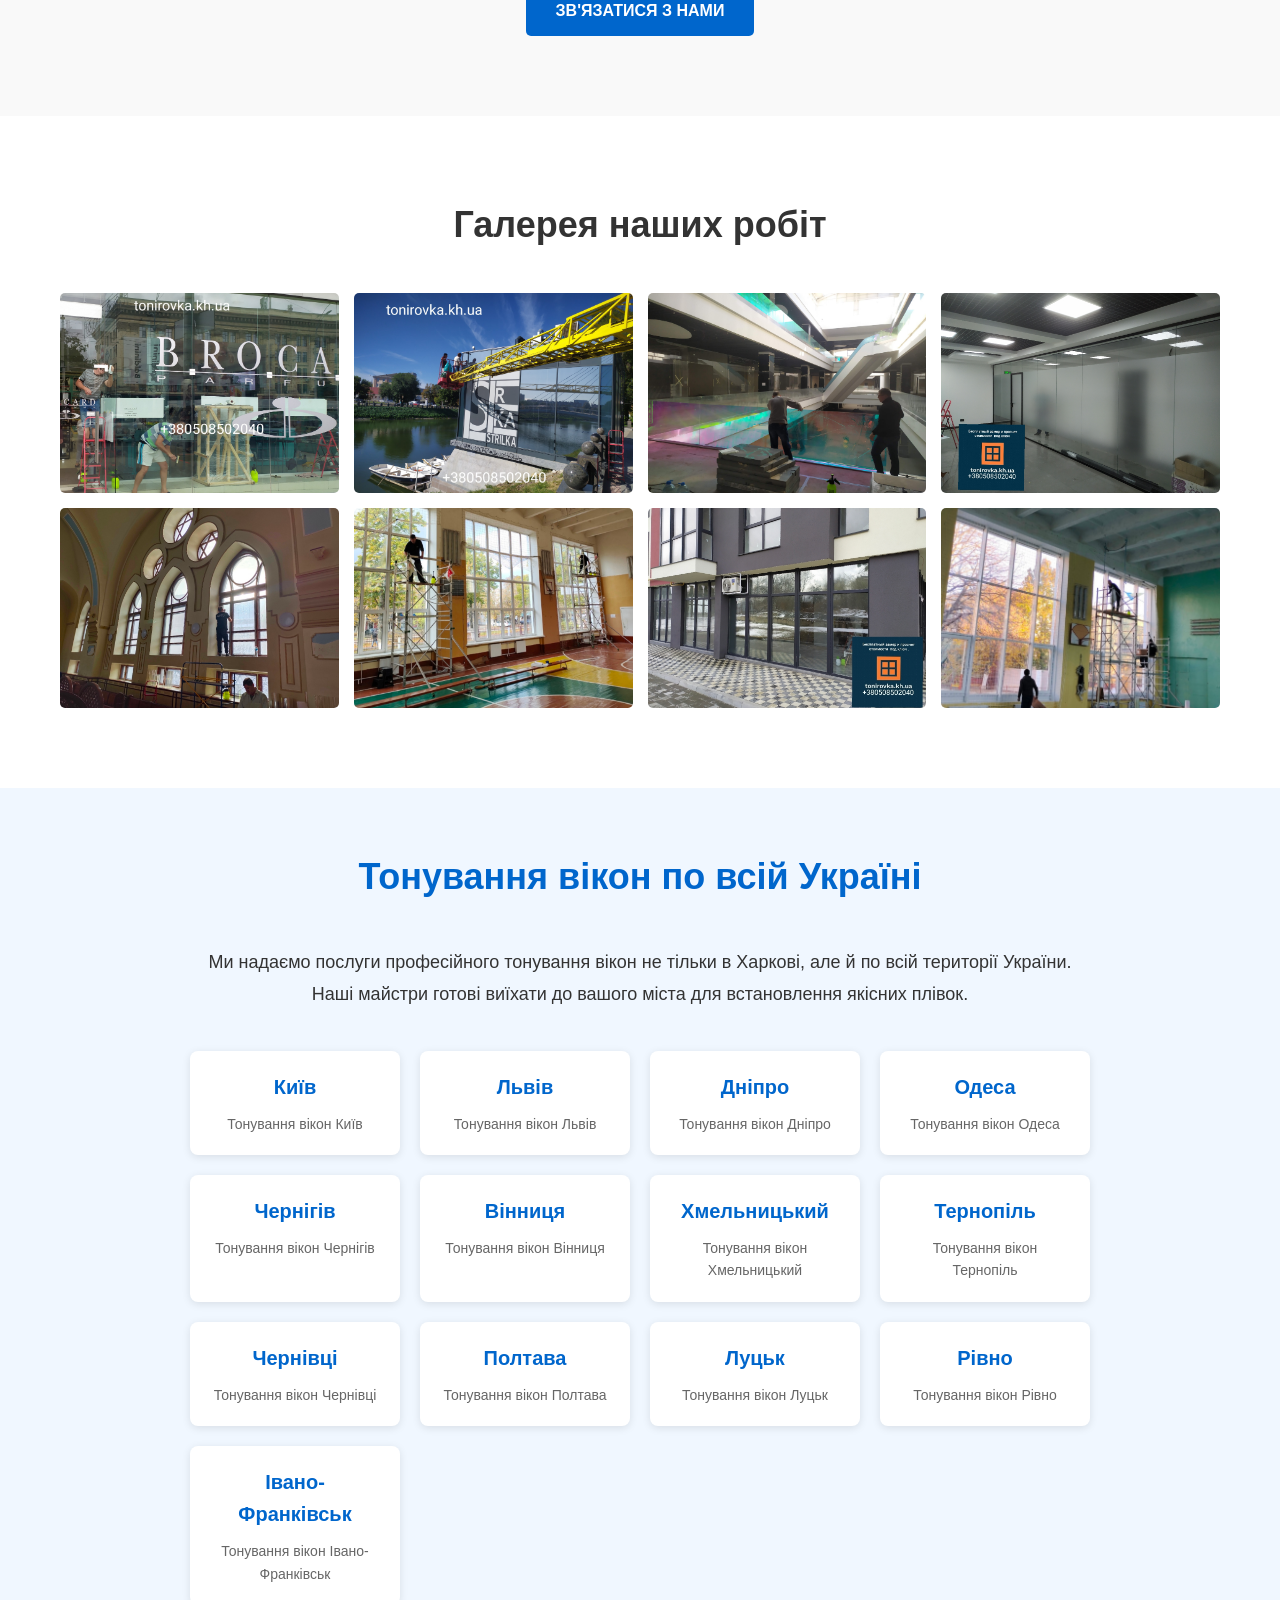
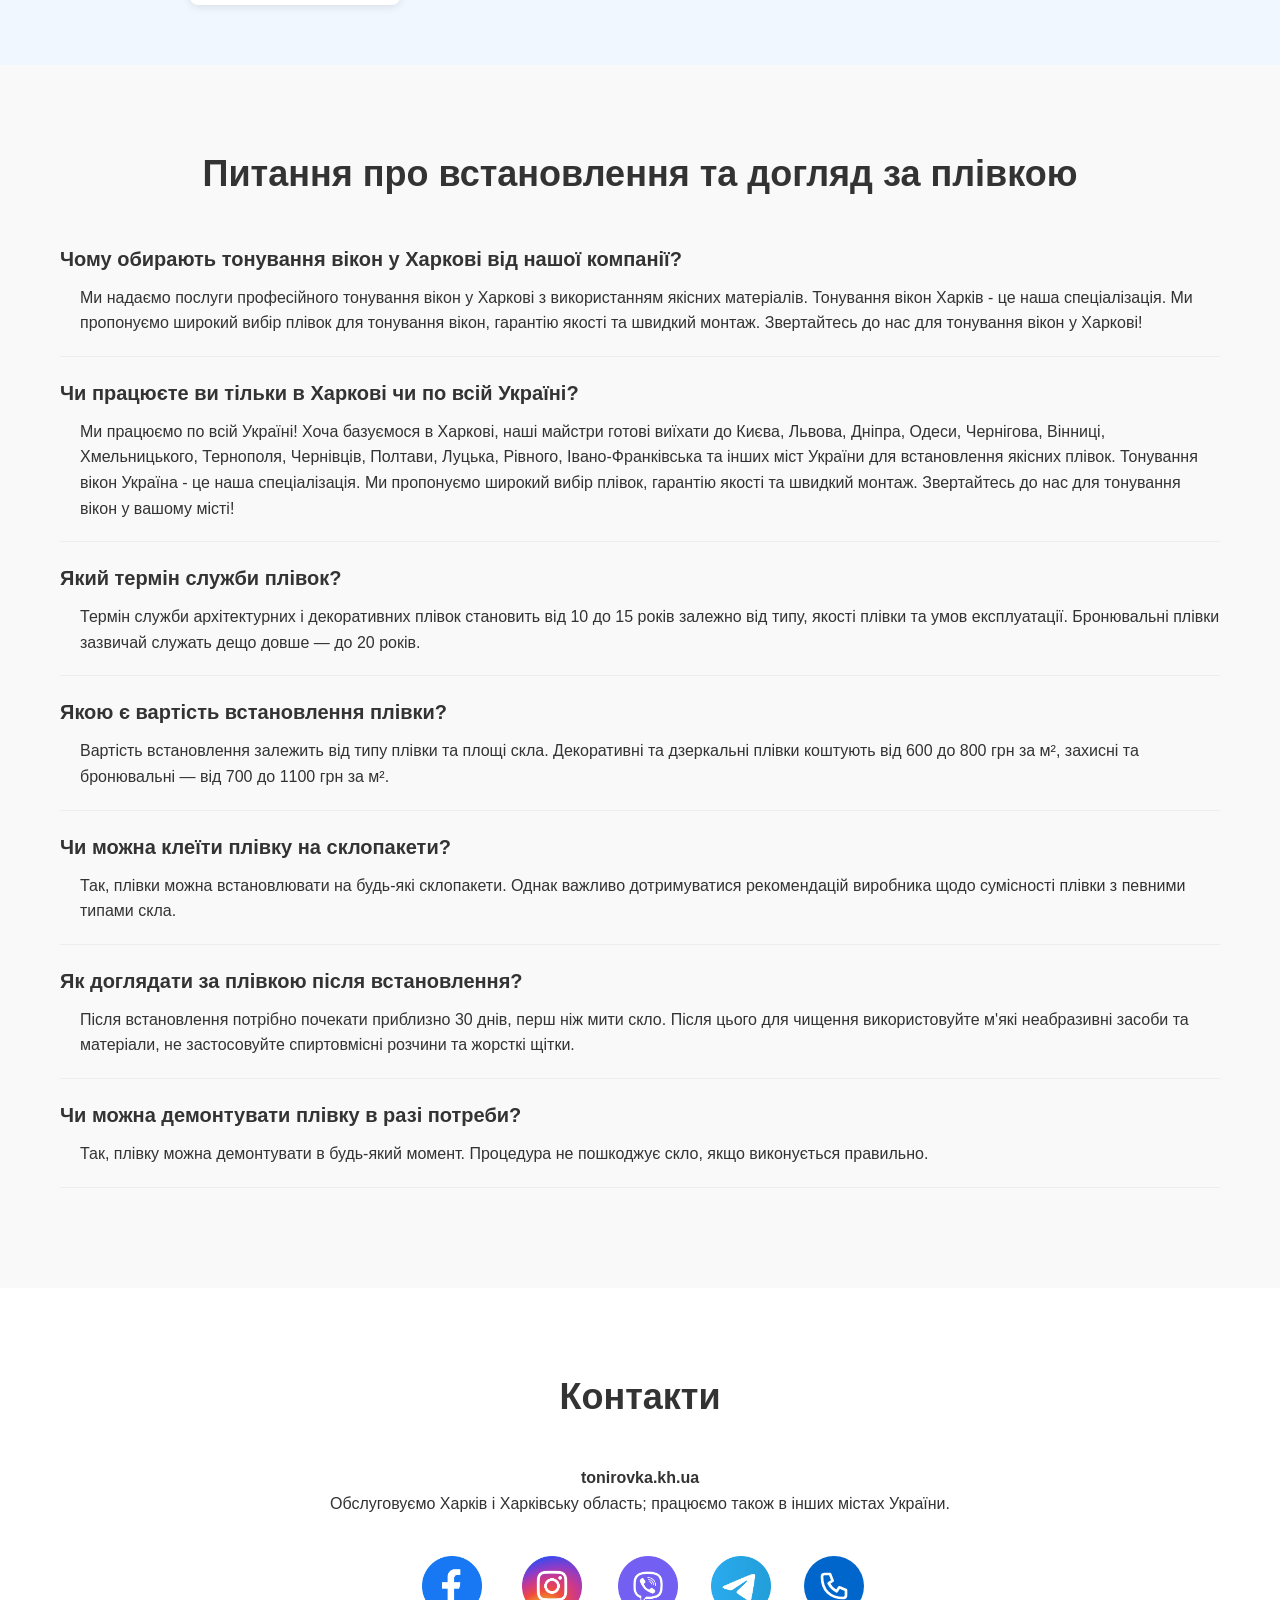
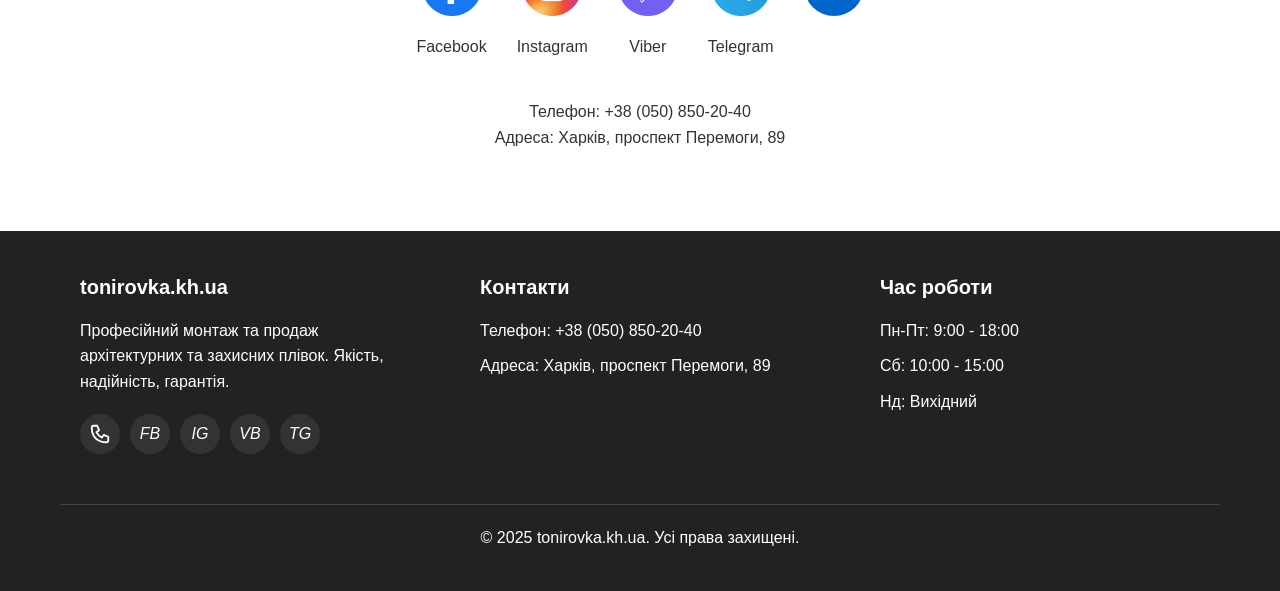
==== commit 67fd766e: "Fix phone icon size and alignment only in Contacts section" ====
--- a/index.html
+++ b/index.html
@@ -74,7 +74,7 @@
 <link rel="preload" as="image" href="images/hero-bg.jpg?v=1761748949" fetchpriority="high">
 <link rel="stylesheet" href="css/main.css?v=20260924-phone-svg">
 <noscript><link rel="stylesheet" href="css/noscript.css"></noscript>
-<link rel="stylesheet" href="css/page-layout.css?v=20260921-revert" media="all">
+<link rel="stylesheet" href="css/page-layout.css?v=20260924-contacts-align" media="all">
 <link rel="stylesheet" href="css/print.css?v=20260921" media="print">
 </head>
 <body>
--- a/css/page-layout.css
+++ b/css/page-layout.css
@@ -14,3 +14,20 @@
 .contact-social-icon { width: 60px; height: 60px; margin-bottom: 10px; }
 .contact-details { text-align: center; margin-top: 40px; }
 
+
+/* Scope this fix to Contacts: footer and floating shortcuts keep their own sizes. */
+#contacts .contacts-container .contact-phone-action {
+    box-sizing: border-box;
+    flex: 0 0 60px;
+    width: 60px;
+    min-width: 60px;
+    max-width: 60px;
+    height: 60px;
+    min-height: 60px;
+    max-height: 60px;
+    align-self: flex-start;
+    padding: 0;
+    margin: 0;
+    border-radius: 50%;
+}
+#contacts .contacts-container .contact-phone-action svg { width: 32px; height: 32px; }
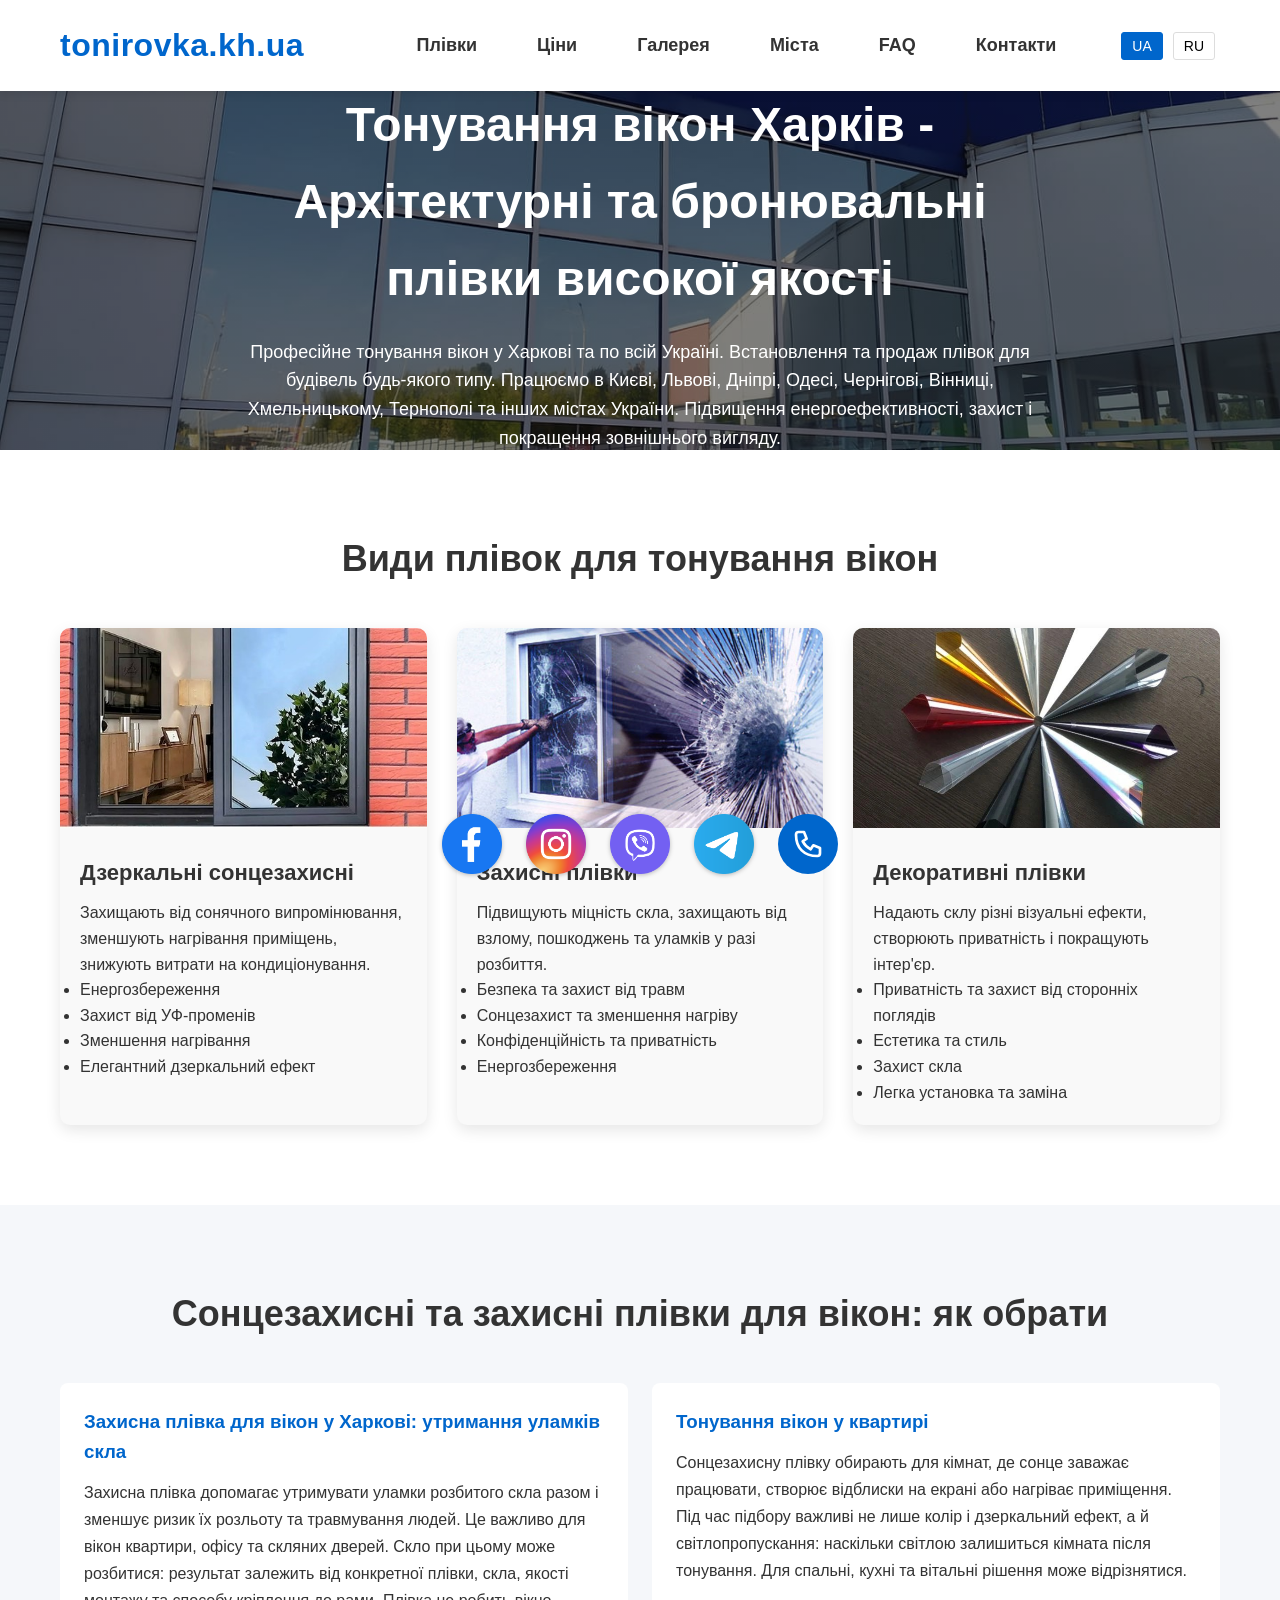
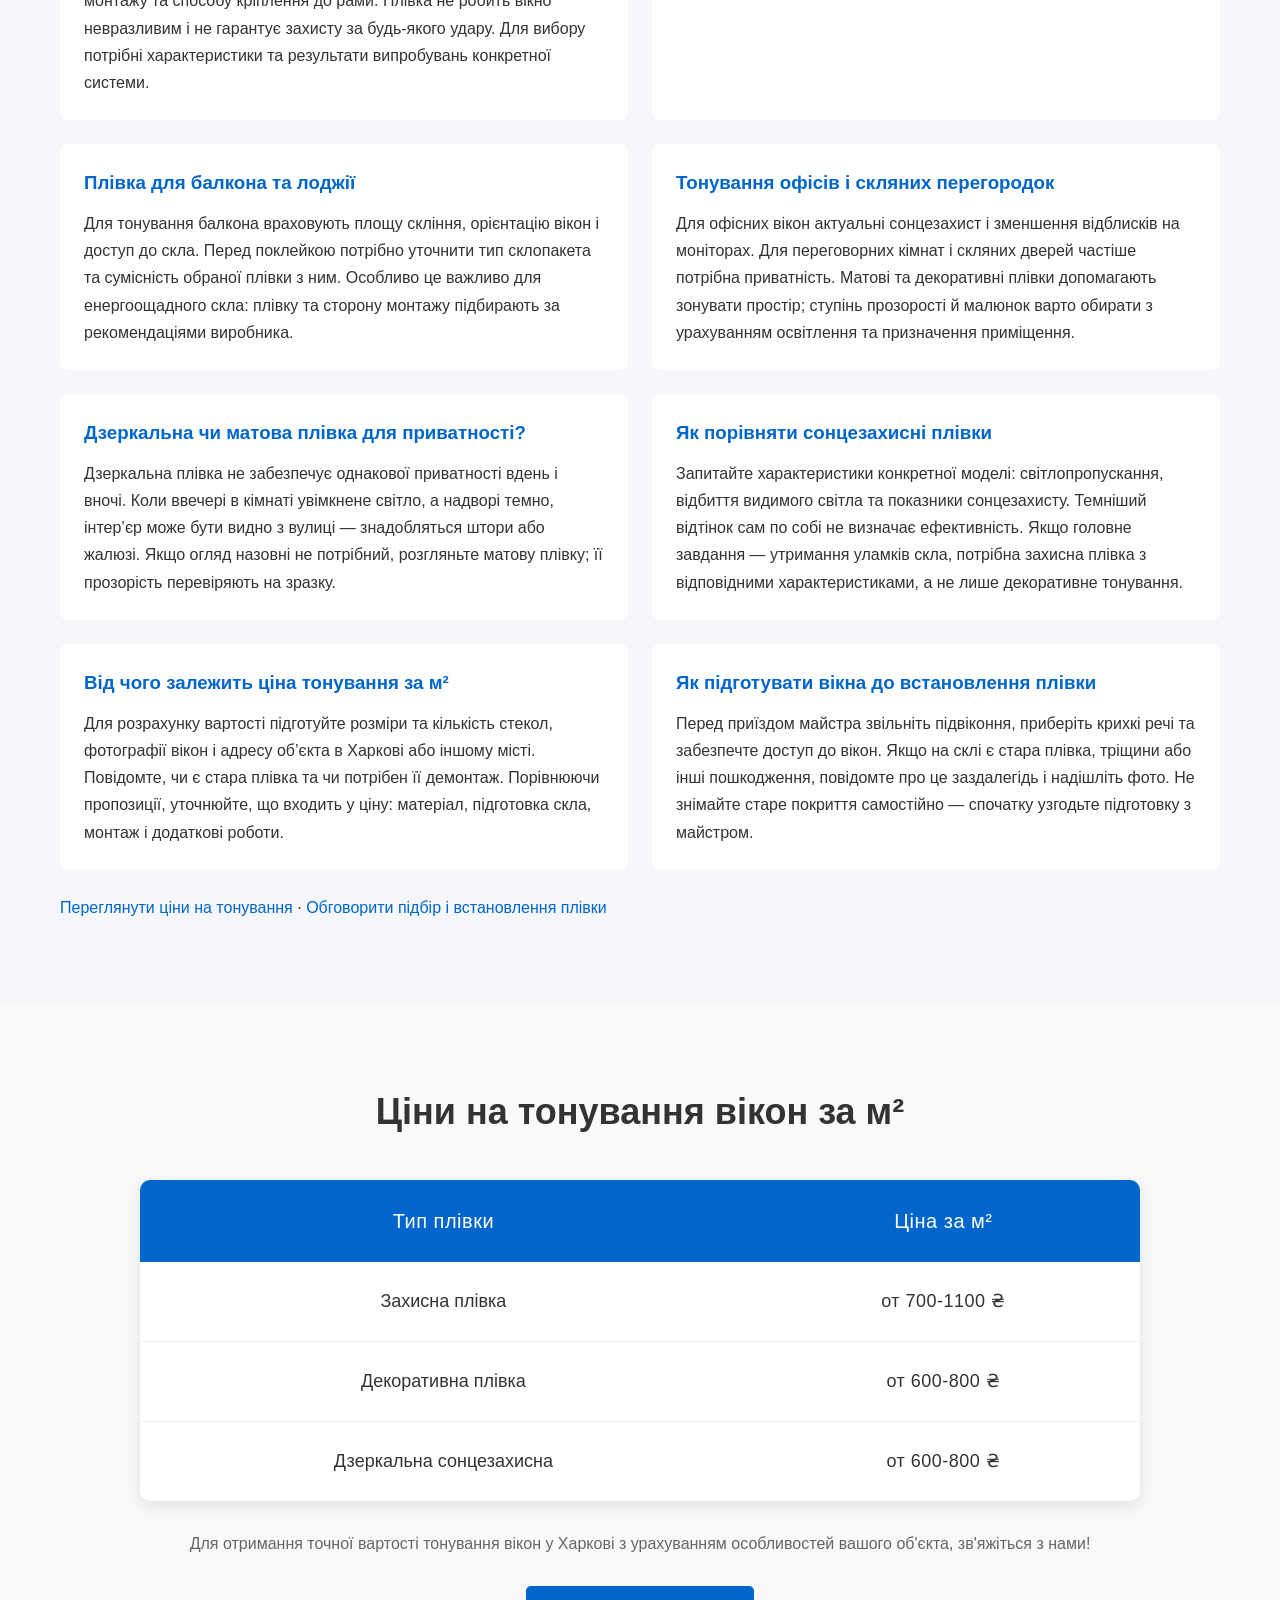
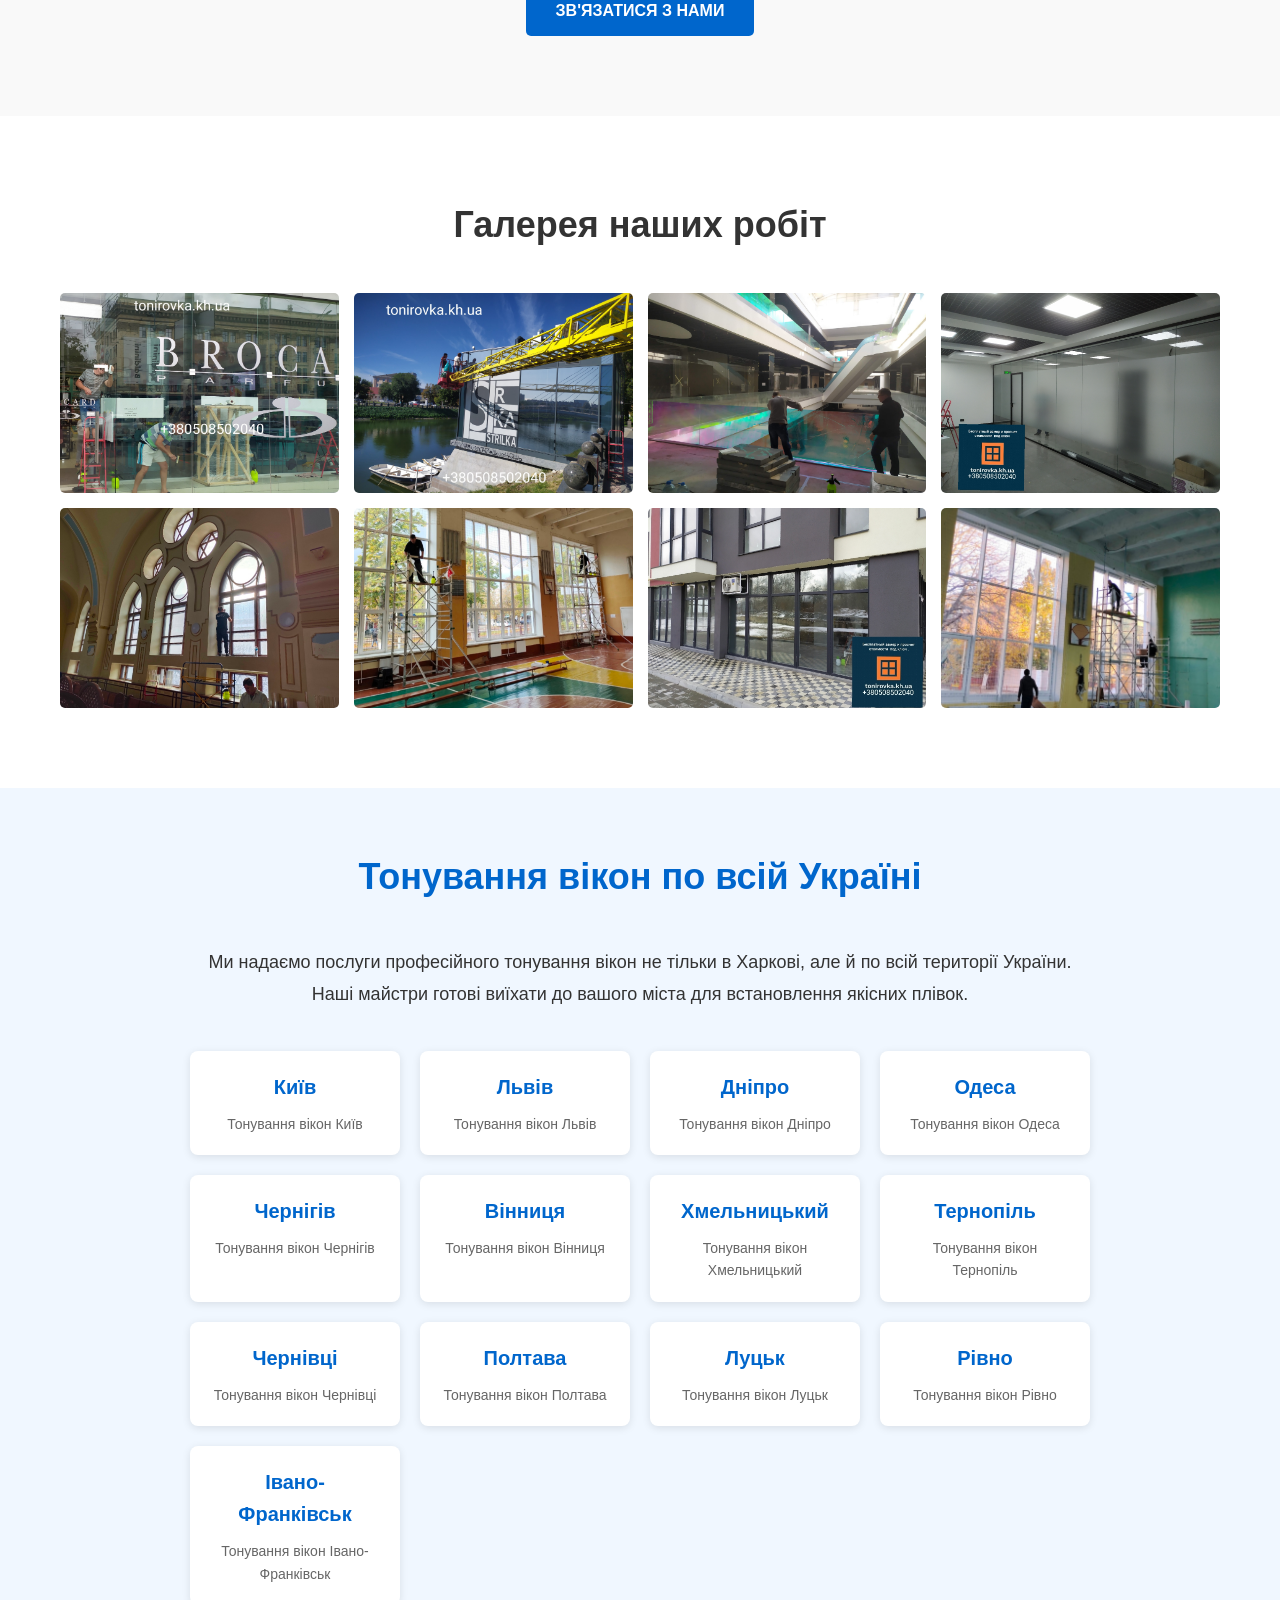
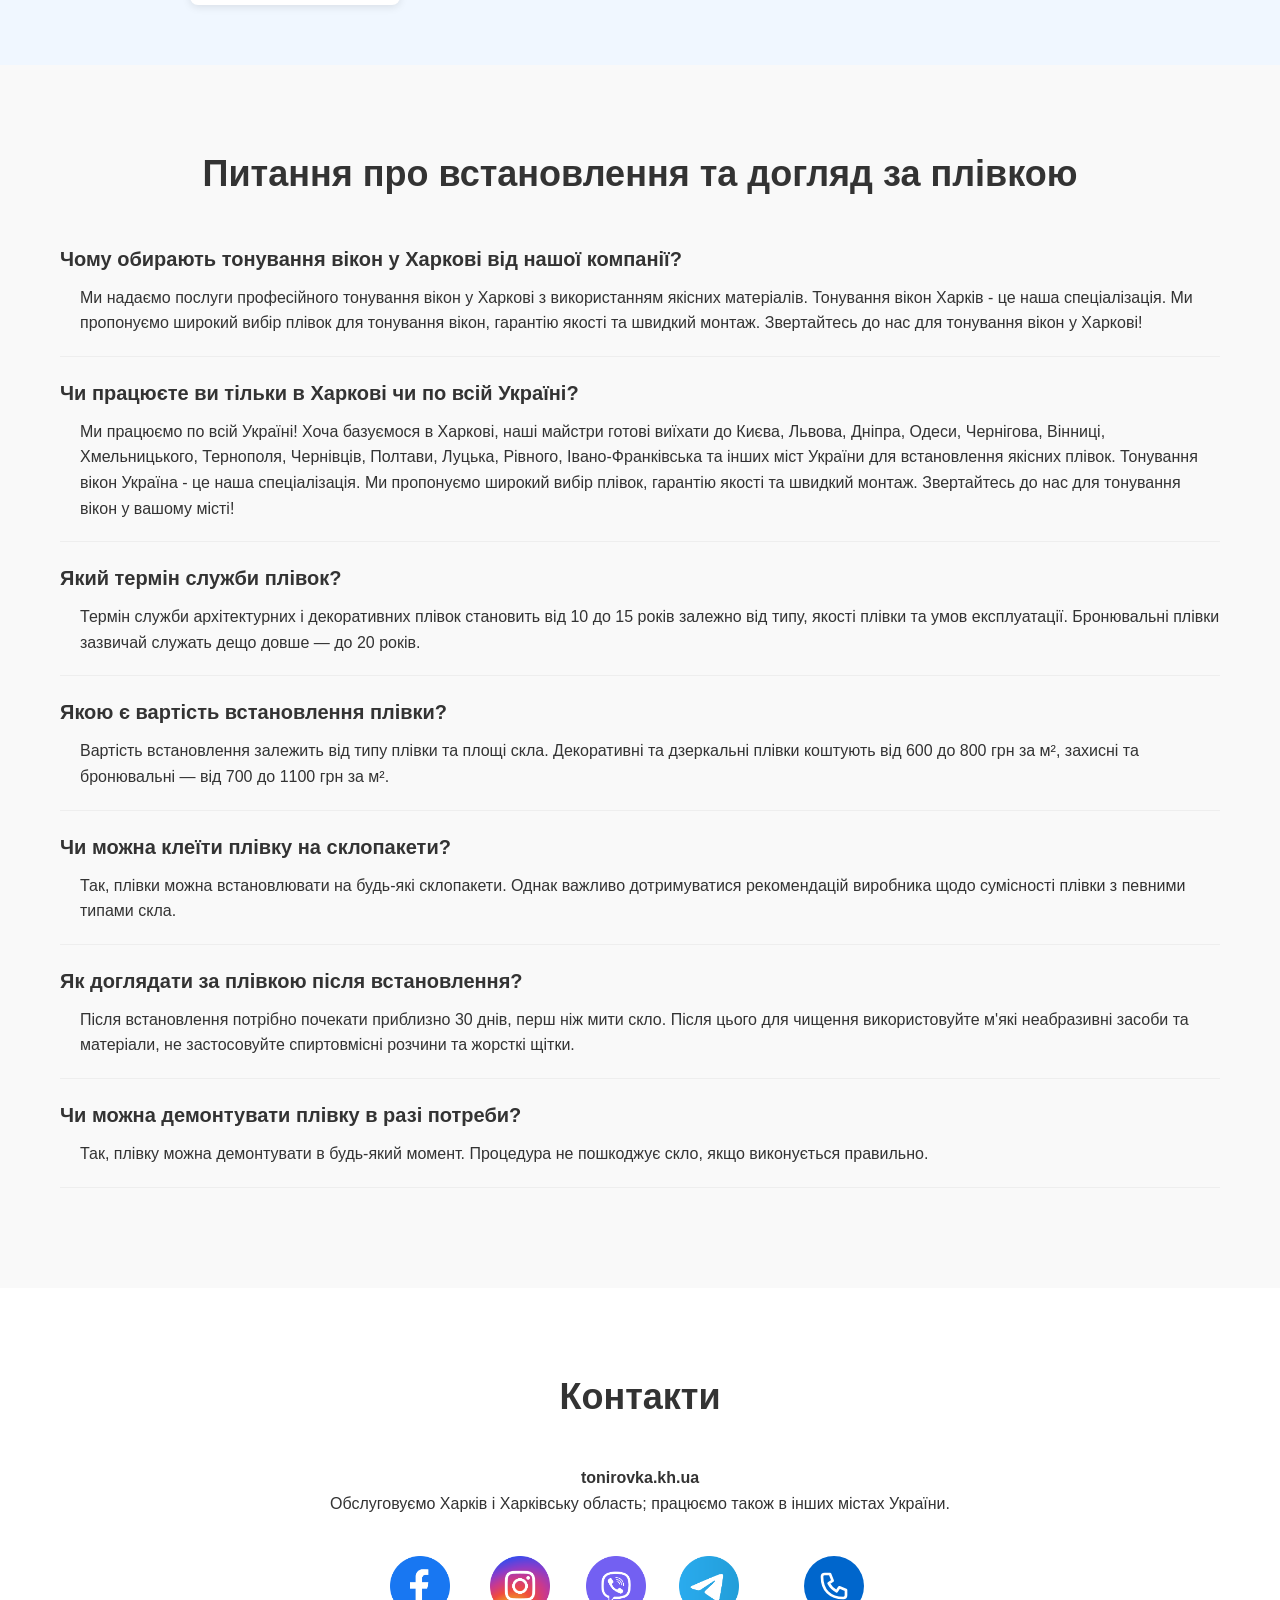
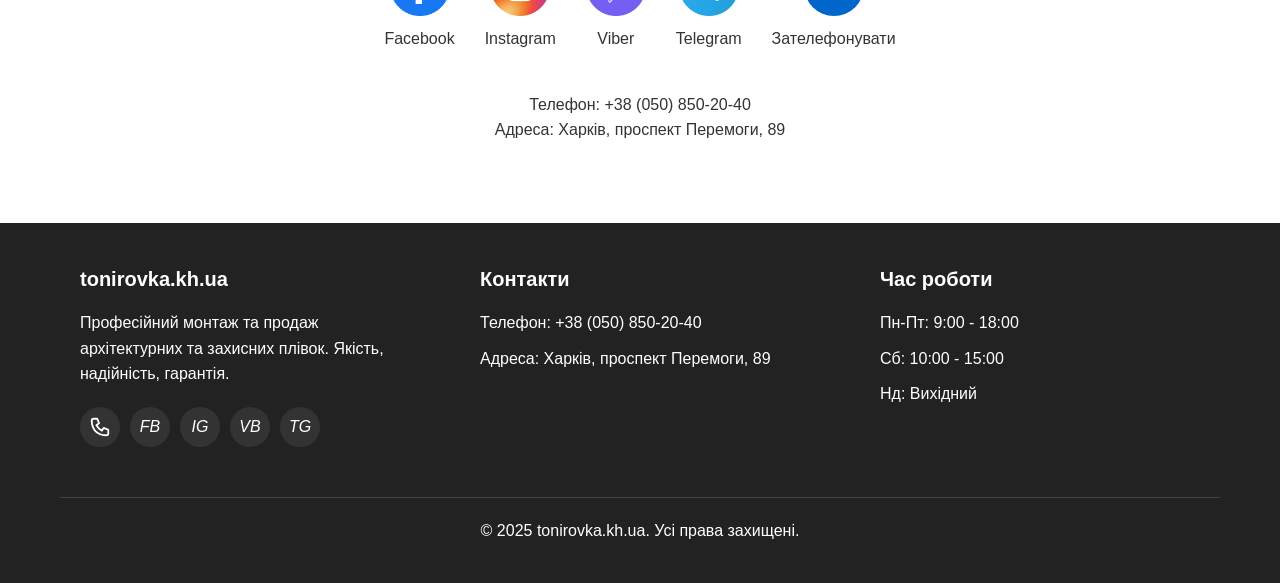
==== commit 86f5cf13: "Add bilingual caption below phone icon in Contacts only" ====
--- a/index.html
+++ b/index.html
@@ -74,7 +74,7 @@
 <link rel="preload" as="image" href="images/hero-bg.jpg?v=1761748949" fetchpriority="high">
 <link rel="stylesheet" href="css/main.css?v=20260924-phone-svg">
 <noscript><link rel="stylesheet" href="css/noscript.css"></noscript>
-<link rel="stylesheet" href="css/page-layout.css?v=20260924-contacts-align" media="all">
+<link rel="stylesheet" href="css/page-layout.css?v=20260924-contacts-caption" media="all">
 <link rel="stylesheet" href="css/print.css?v=20260921" media="print">
 </head>
 <body>
@@ -454,7 +454,7 @@
     
     <script src="js/main.js?v=20260921-noemail"></script>
 <script src="js/contact-stats.js?v=20260924-phone-stats" defer></script>
-<script src="js/floating-contacts.js?v=20260924-phone-svg" defer></script>
+<script src="js/floating-contacts.js?v=20260924-contacts-caption" defer></script>
 <script async src='https://callback.cityhost.ua/js/' data-lang='uk'></script>
 </body>
 </html>
--- a/css/page-layout.css
+++ b/css/page-layout.css
@@ -15,19 +15,35 @@
 .contact-details { text-align: center; margin-top: 40px; }
 
 
-/* Scope this fix to Contacts: footer and floating shortcuts keep their own sizes. */
+/* Phone caption uses the same icon/label layout as the Contacts links. */
 #contacts .contacts-container .contact-phone-action {
-    box-sizing: border-box;
-    flex: 0 0 60px;
-    width: 60px;
+    display: block;
+    flex: 0 0 auto;
+    width: auto;
     min-width: 60px;
-    max-width: 60px;
-    height: 60px;
-    min-height: 60px;
-    max-height: 60px;
+    height: auto;
+    min-height: 0;
     align-self: flex-start;
     padding: 0;
     margin: 0;
+    border-radius: 0;
+    background: none;
+    color: #333;
+    text-align: center;
+    font: 400 16px/1.6 Arial, sans-serif;
+}
+#contacts .contact-phone-circle {
+    display: flex;
+    align-items: center;
+    justify-content: center;
+    width: 60px;
+    min-width: 60px;
+    height: 60px;
+    margin: 0 auto 10px;
     border-radius: 50%;
+    background: #0066cc;
+    color: #fff;
 }
-#contacts .contacts-container .contact-phone-action svg { width: 32px; height: 32px; }
+#contacts .contact-phone-circle svg { width: 32px; height: 32px; }
+#contacts .contact-phone-caption { display: block; }
+#contacts .contact-social-icon { display: block; margin-left: auto; margin-right: auto; }
